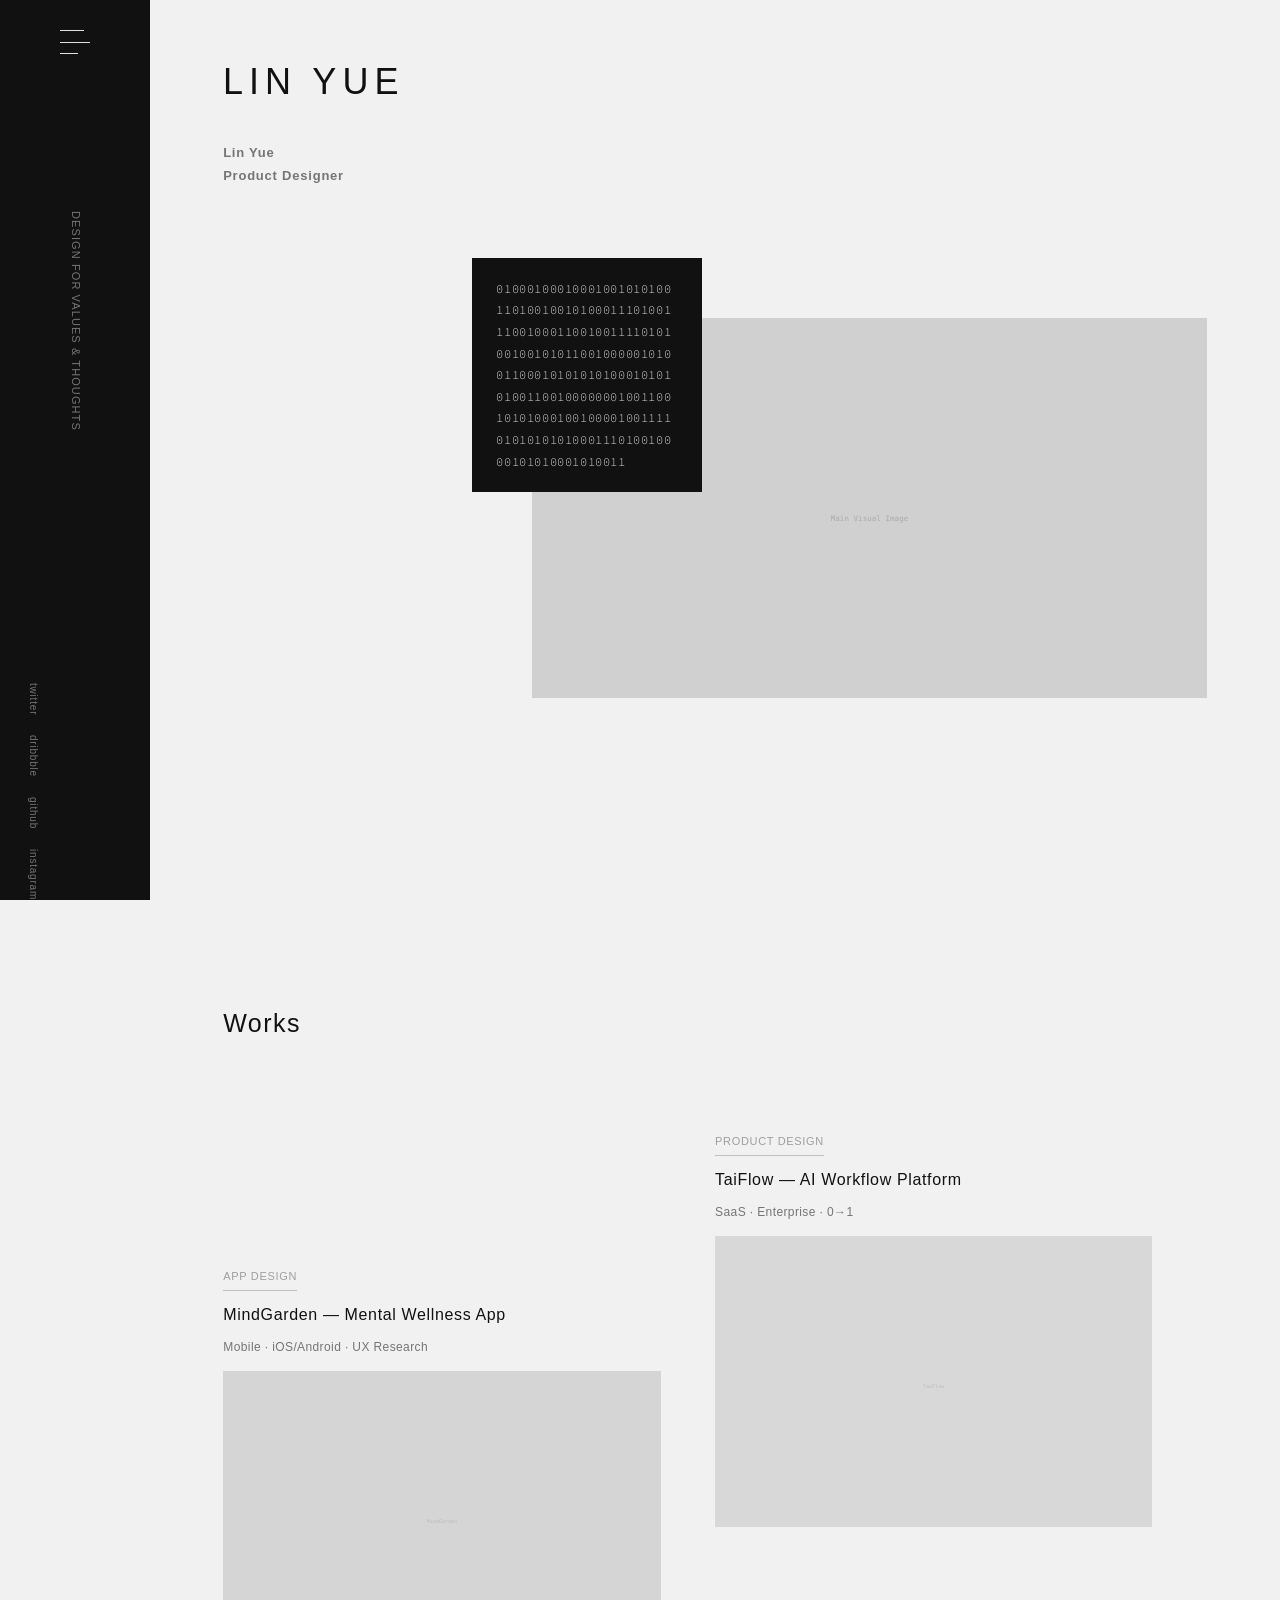
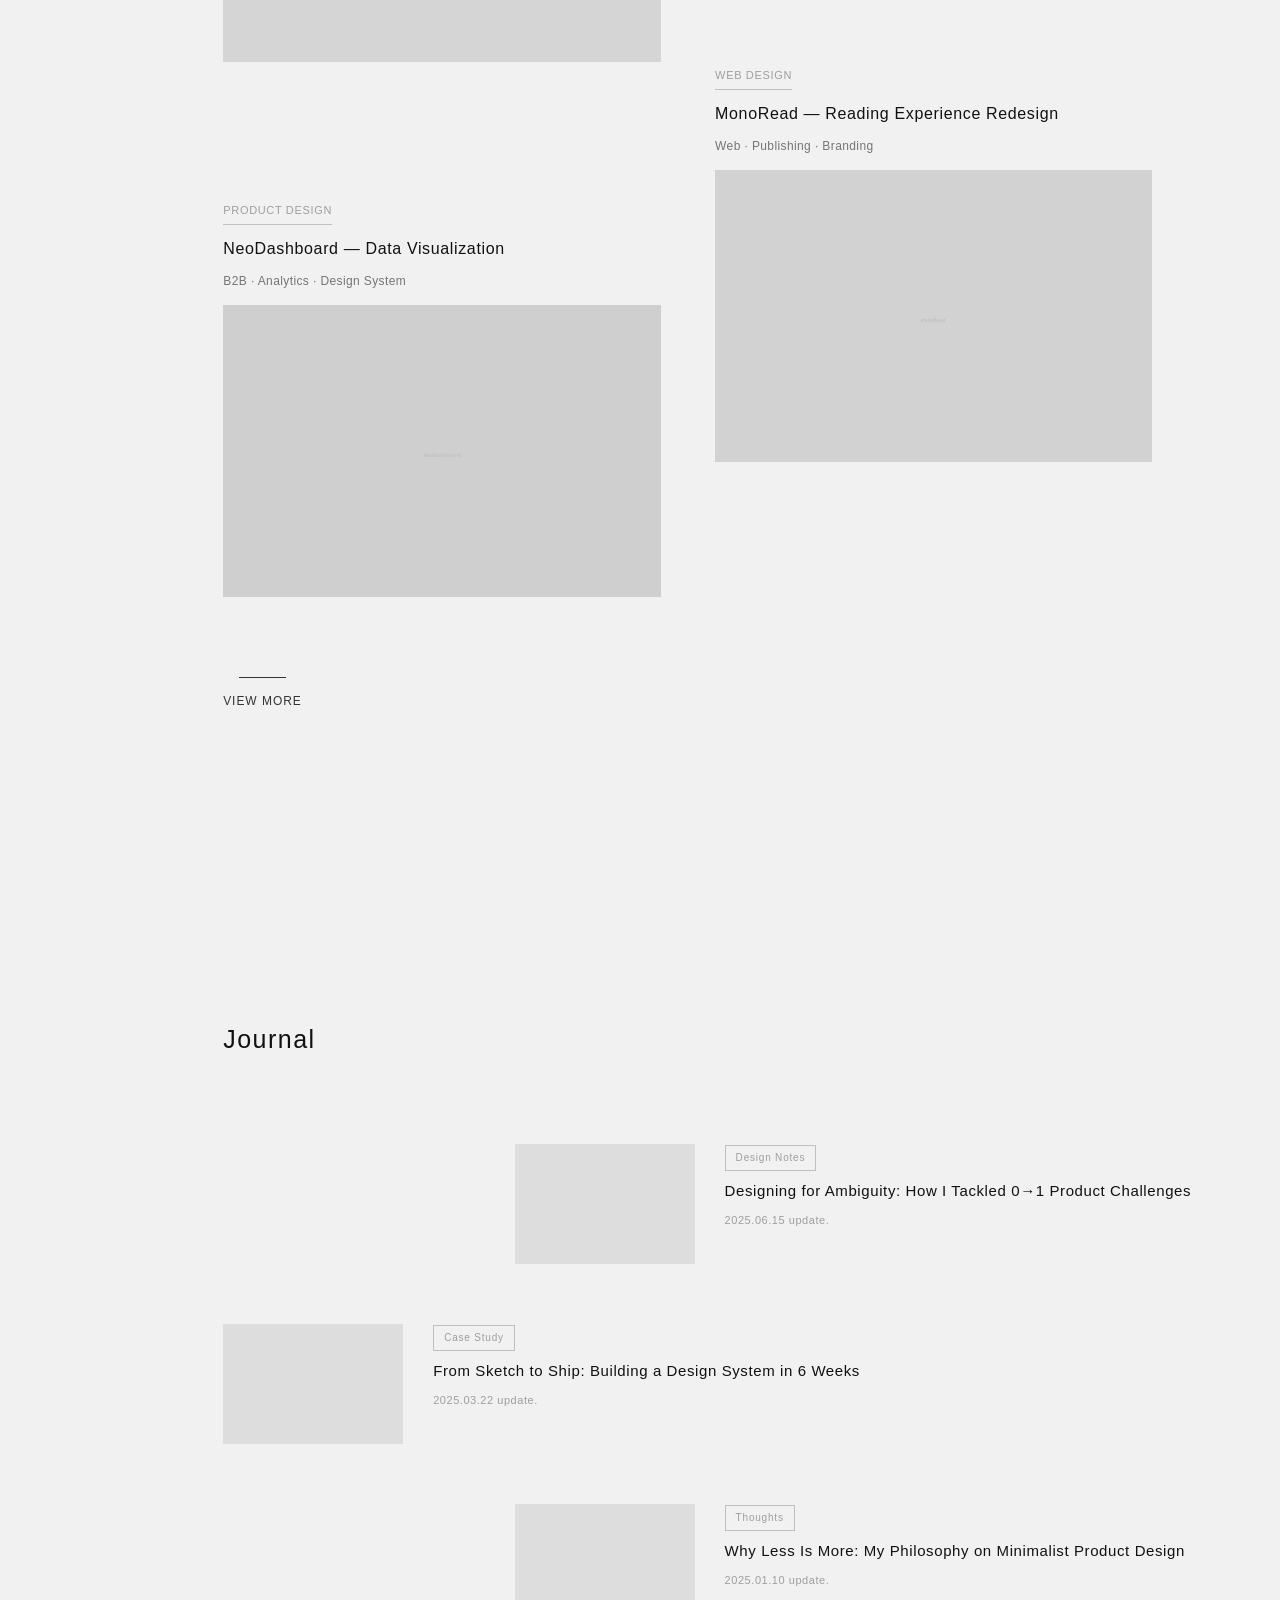
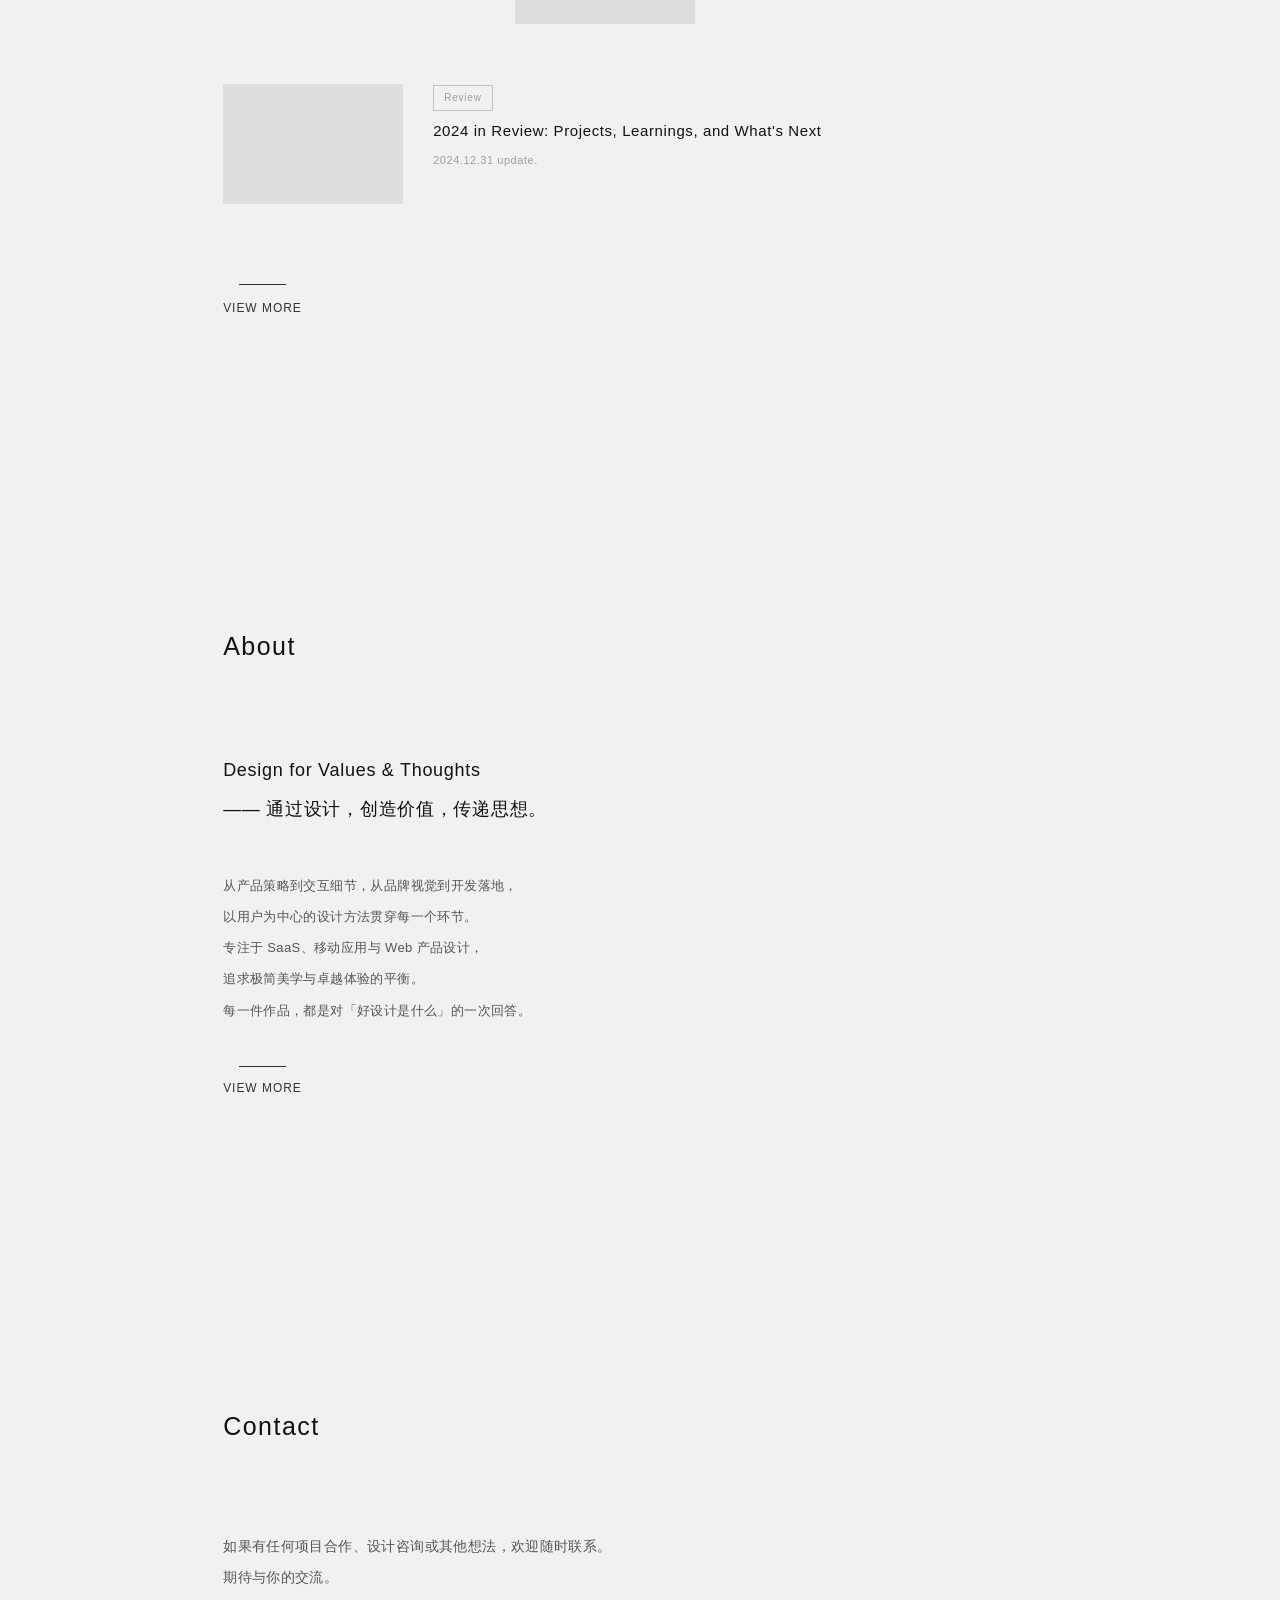
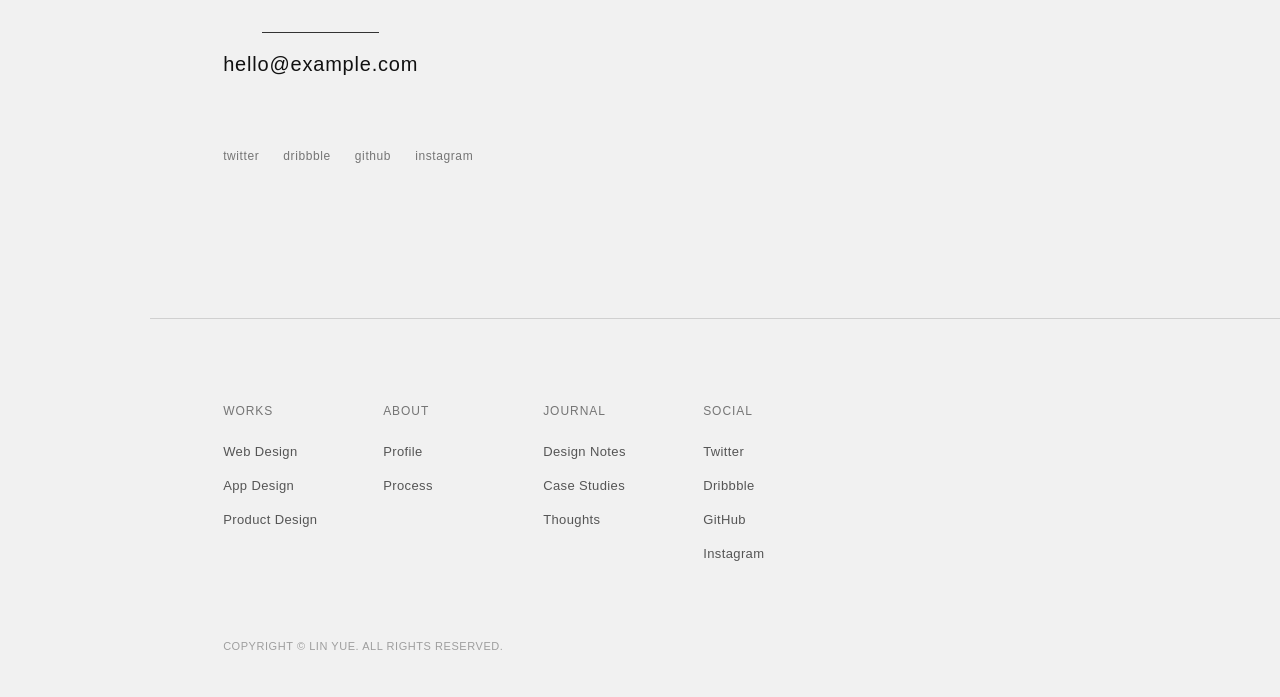
==== index-self-contained.html @ bcf2a026 "初始提交: 极简主义个人作品集网站 - 参照 lyricode.me 设计风格: 纯灰度单色系、固定左侧栏、二进制码装饰 - 非对称排版: Works 错位双栏网格、Journal 左右交替布局 - " ====
<!DOCTYPE html>
<html lang="zh-CN">
<head>
<meta charset="utf-8">
<meta name="viewport" content="width=device-width,initial-scale=1">
<meta name="copyright" content="COPYRIGHT &copy; Portfolio. ALL RIGHTS RESERVED.">
<title>Lin Yue — Product Designer</title>

<meta name="description" content="Lin Yue 是专注于产品设计与Web制作的设计师，通过设计创造价值、传递思想。">
<meta property="og:locale" content="zh_CN">
<meta property="og:site_name" content="Lin Yue | Product Designer">
<meta property="og:type" content="website">
<meta property="og:title" content="Lin Yue | Product Designer">
<meta property="og:description" content="通过设计创造价值、传递思想。专注产品设计与Web制作。">
<meta property="og:url" content="https://example.com">
<meta name="twitter:card" content="summary">
<meta name="twitter:title" content="Lin Yue | Product Designer">
<meta name="twitter:description" content="通过设计创造价值、传递思想。">

<link rel="preconnect" href="https://fonts.googleapis.com">
<link rel="preconnect" href="https://fonts.gstatic.com" crossorigin>
<link href="https://fonts.googleapis.com/css2?family=Source+Code+Pro&display=swap" rel="stylesheet">
<link rel="shortcut icon" href="data:image/svg+xml,<svg xmlns='http://www.w3.org/2000/svg' viewBox='0 0 32 32'><text y='28' font-size='28'>◆</text></svg>">

<style>
/* ========== Layout & Global Styles ========== */
* {
  margin: 0;
  padding: 0;
  box-sizing: border-box;
}

html {
  font-size: 100%;
  scroll-behavior: auto;
}

body {
  font-family: 'Helvetica Neue', 'Hiragino Kaku Gothic ProN', 'YuGothic', 'Meiryo', -apple-system, sans-serif;
  font-size: 13px;
  font-weight: 300;
  line-height: 2;
  letter-spacing: 0.03em;
  color: #333;
  background: #f1f1f1;
  -webkit-font-smoothing: antialiased;
  -moz-osx-font-smoothing: grayscale;
  min-width: 1200px;
  overflow-x: hidden;
}

a { color: #333; text-decoration: none; transition: opacity 0.3s ease; }
a:hover { opacity: 0.7; }
img { max-width: 100%; height: auto; vertical-align: bottom; }
ul, ol { list-style: none; }

/* Header / Sidebar */
#header {
  position: fixed; top: 0; left: 0; width: 150px; height: 100vh;
  background: #111; color: #e0e0e0; z-index: 1000;
  display: flex; flex-direction: column; justify-content: space-between;
}
#header .wrapper {
  height: 100%; display: flex; flex-direction: column;
  justify-content: space-between; padding: 30px 0;
}
#header .nav_side {
  display: flex; flex-direction: column; align-items: center;
  height: 100%; justify-content: space-between;
}

/* Hamburger Button */
#btn_nav {
  background: none; border: none; cursor: pointer;
  width: 30px; height: 24px; position: relative;
  display: flex; flex-direction: column; justify-content: space-between;
  padding: 0; outline: none;
}
#btn_nav .bar {
  display: block; width: 100%; height: 1px; background: #e0e0e0;
  transition: all 0.3s ease 0.3s;
}
#btn_nav .bar:nth-child(1) { width: 80%; }
#btn_nav .bar:nth-child(2) { width: 100%; }
#btn_nav .bar:nth-child(3) { width: 60%; }
#btn_nav.active .bar:nth-child(1) { transform: translateY(11px) rotate(45deg); width: 100%; }
#btn_nav.active .bar:nth-child(2) { opacity: 0; }
#btn_nav.active .bar:nth-child(3) { transform: translateY(-12px) rotate(-45deg); width: 100%; }

/* Concept Text */
#concept_top {
  writing-mode: vertical-lr; text-orientation: mixed;
  letter-spacing: 0.1em; font-size: 11px;
  color: #757575; line-height: 1.8; transition: opacity 0.5s ease;
}
#concept_top.hide { opacity: 0; }

/* Page Top Button */
#pagetop {
  background: none; border: none; cursor: pointer;
  writing-mode: vertical-lr; text-orientation: mixed;
  color: #757575; font-size: 11px; letter-spacing: 0.1em;
  padding: 0; font-family: inherit; opacity: 0;
  transition: opacity 0.5s ease; pointer-events: auto; outline: none;
}
#pagetop.show { opacity: 0.6; }
#pagetop:hover { opacity: 1; }

/* SNS Nav in Sidebar */
#snsnav {
  writing-mode: vertical-lr; text-orientation: mixed; padding: 0 20px;
}
#snsnav ul { display: flex; gap: 20px; }
#snsnav ul li a { color: #757575; font-size: 10px; letter-spacing: 0.08em; text-transform: lowercase; }
#snsnav ul li a:hover { color: #e0e0e0; opacity: 1; }

/* Fullscreen Modal Nav */
.nav_modal {
  position: fixed; top: 0; left: 0; width: 100%; height: 100vh;
  background: #111; z-index: 999; display: flex; align-items: center;
  opacity: 0; pointer-events: none; transition: opacity 0.5s ease;
}
.nav_modal.open { opacity: 1; pointer-events: auto; }
.nav_modal .wrapper {
  width: 75%; max-width: 900px; margin: 0 auto;
  padding: 60px; display: flex; justify-content: space-between;
}
.nav_modal .gnav > ul > li { margin-bottom: 40px; }
.nav_modal .gnav > ul > li > a {
  display: inline-block; color: #e0e0e0; font-size: 28px;
  font-weight: 300; letter-spacing: 0.06em;
}
.nav_modal .gnav > ul > li > a:hover { opacity: 0.5; }
.nav_modal .nav_child { display: flex; gap: 20px; margin-top: 12px; }
.nav_modal .nav_child li a { color: #757575; font-size: 13px; letter-spacing: 0.03em; }
.nav_modal .nav_child li a:hover { color: #e0e0e0; opacity: 1; }
.nav_modal .snsnav ul { display: flex; gap: 16px; }
.nav_modal .snsnav ul li a { color: #757575; font-size: 12px; letter-spacing: 0.05em; }
.nav_modal .snsnav ul li a:hover { color: #e0e0e0; opacity: 1; }

/* Main Container */
#container { margin-left: 150px; padding: 0 5.714%; }

/* Footer */
#footer {
  margin-left: 150px; padding: 80px 5.714% 40px;
  border-top: 1px solid #d0d0d0;
}
#footer .nav_footer { display: flex; flex-wrap: wrap; gap: 40px; margin-bottom: 60px; }
#footer .nav_footer > div { min-width: 120px; }
#footer .nav_footer h4 {
  font-size: 12px; font-weight: 400; letter-spacing: 0.08em;
  color: #757575; margin-bottom: 16px; text-transform: uppercase;
}
#footer .nav_footer ul li { margin-bottom: 8px; }
#footer .nav_footer ul li a { font-size: 13px; color: #555; }
#footer .nav_footer ul li a:hover { color: #111; opacity: 1; }
#footer .copyright { font-size: 11px; color: #9e9e9e; letter-spacing: 0.05em; }

/* ========== Contents / Sections ========== */
.section { padding: 150px 0; }
.section:first-child { padding-top: 80px; }
.section-title {
  font-size: 25px; font-weight: 300; letter-spacing: 0.06em;
  color: #111; margin-bottom: 80px;
}

/* Logo Top */
.logo-top { padding-top: 60px; padding-bottom: 30px; }
.logo-top .logo { text-align: left; }
.logo-top .logo img { width: 268px; height: auto; opacity: 0; animation: logoFadeIn 0.5s ease forwards; }
@keyframes logoFadeIn { to { opacity: 1; } }
.logo-top .logo .name { margin-top: 16px; font-size: 13px; color: #757575; line-height: 1.8; letter-spacing: 0.06em; }

/* Main Visual */
.mv {
  position: relative; width: 68.57%; margin-left: auto; margin-right: 0;
  min-height: 480px; display: flex; align-items: flex-end;
  padding-bottom: 0; padding-top: 0; margin-bottom: 150px;
}
.mv .photo { width: 100%; position: relative; z-index: 1; }
.mv .photo img {
  width: 100%; display: block; object-fit: cover;
  aspect-ratio: 16 / 9; background: #d0d0d0;
}
.mv .code {
  position: absolute; top: 40px; left: -60px; background: #111;
  color: #e0e0e0; padding: 20px 24px;
  font-family: 'Source Code Pro', 'SF Mono', 'Menlo', monospace;
  font-size: 12px; line-height: 1.8; letter-spacing: 0.05em;
  z-index: 2; max-width: 230px; word-break: break-all;
}

/* Works Section */
.works .entry-list {
  display: flex; flex-wrap: wrap; flex-direction: row-reverse;
  gap: 0; margin-left: 0; width: 100%;
}
.works .entry { width: 44.44%; margin-right: 5.55%; }
.works .entry:nth-child(even) { margin-top: 135px; }
.works .entry .photo { overflow: hidden; }
.works .entry .photo img {
  width: 100%; display: block; transition: opacity 0.4s ease;
  aspect-ratio: 3 / 2; background: #d0d0d0; object-fit: cover;
}
.works .entry a:hover .photo img { opacity: 0.7; }
.works .info { margin-bottom: 12px; }
.works .category {
  font-size: 11px; color: #9e9e9e; letter-spacing: 0.06em;
  text-transform: uppercase; margin-bottom: 8px;
  position: relative; display: inline-block; padding-bottom: 4px;
}
.works .category:after {
  content: ''; position: absolute; bottom: 0; left: 0;
  width: 100%; height: 1px; background: #c0c0c0;
}
.works .heading .title {
  font-size: 16px; font-weight: 400; letter-spacing: 0.04em;
  color: #111; margin-bottom: 4px;
}
.works .heading .type { font-size: 12px; color: #757575; }

/* Journal Section */
.journal .entry { width: 70.37%; margin-bottom: 60px; }
.journal .entry:nth-child(odd) { margin-left: 29.63%; }
.journal .entry .entry-inner { display: flex; align-items: flex-start; gap: 30px; }
.journal .entry .entry-inner .photo {
  flex-shrink: 0; width: 180px; height: 120px; overflow: hidden;
}
.journal .entry .entry-inner .photo img {
  width: 100%; height: 100%; object-fit: cover; display: block;
  background: #d0d0d0; transition: opacity 0.4s ease;
}
.journal .entry a:hover .photo img { opacity: 0.7; }
.journal .entry .entry-info { flex: 1; }
.journal .entry .tag {
  display: inline-block; font-size: 10px; color: #9e9e9e;
  letter-spacing: 0.08em; border: 1px solid #c0c0c0;
  padding: 2px 10px; margin-bottom: 8px;
}
.journal .entry .title {
  font-size: 15px; font-weight: 400; letter-spacing: 0.04em;
  color: #111; margin-bottom: 6px; line-height: 1.6;
}
.journal .entry .date { font-size: 11px; color: #9e9e9e; letter-spacing: 0.05em; }

/* About Section */
.about .about-inner { width: 69.35%; }
.about .concept {
  font-size: 18px; font-weight: 300; line-height: 2.2;
  letter-spacing: 0.04em; color: #111; margin-bottom: 40px;
}
.about .desc {
  font-size: 13px; line-height: 2.4; color: #555; margin-bottom: 40px;
}
.about .more {
  display: inline-block; font-size: 12px; letter-spacing: 0.08em;
  color: #333; position: relative; padding-top: 10px;
}
.about .more:before {
  content: ''; position: absolute; top: 0; left: 20%; width: 60%;
  height: 1px; background: #333;
  transition: left 0.3s ease-out, width 0.3s ease-out;
}
.about .more:hover:before { left: 0; width: 100%; }

/* VIEW MORE Button */
.view-more { margin-top: 80px; }
.view-more a {
  display: inline-block; font-size: 12px; letter-spacing: 0.08em;
  color: #333; position: relative; padding-top: 12px;
}
.view-more a:before {
  content: ''; position: absolute; top: 0; left: 20%; width: 60%;
  height: 1px; background: #333;
  transition: left 0.3s ease-out, width 0.3s ease-out;
}
.view-more a:hover:before { left: 0; width: 100%; }

/* Contact Section */
.contact .contact-inner { width: 69.35%; }
.contact .intro { font-size: 14px; line-height: 2.2; color: #555; margin-bottom: 40px; }
.contact .email-link {
  display: inline-block; font-size: 20px; font-weight: 300;
  letter-spacing: 0.04em; color: #111; position: relative;
  padding-top: 12px; margin-bottom: 40px;
}
.contact .email-link:before {
  content: ''; position: absolute; top: 0; left: 20%; width: 60%;
  height: 1px; background: #333;
  transition: left 0.3s ease-out, width 0.3s ease-out;
}
.contact .email-link:hover:before { left: 0; width: 100%; }
.contact .social-links { display: flex; gap: 24px; margin-top: 20px; }
.contact .social-links a {
  font-size: 12px; color: #757575; letter-spacing: 0.05em; text-transform: lowercase;
}
.contact .social-links a:hover { color: #111; opacity: 1; }

/* Scroll-reveal animation */
.reveal { opacity: 0; transform: translateY(30px); transition: opacity 0.8s ease, transform 0.8s ease; }
.reveal.visible { opacity: 1; transform: translateY(0); }

/* Responsive */
@media screen and (max-width: 768px) {
  body { min-width: auto; }
  #header { width: 50px; }
  #header .wrapper { padding: 20px 0; }
  #btn_nav { width: 20px; height: 16px; }
  #snsnav { padding: 0 5px; }
  #snsnav ul li a { font-size: 8px; }
  #concept_top { font-size: 8px; }
  #pagetop { font-size: 8px; }
  #container { margin-left: 50px; padding: 0 20px; overflow-x: hidden; }
  #footer { margin-left: 50px; padding: 40px 20px 30px; }
  .nav_modal .wrapper { width: 90%; padding: 40px 20px; flex-direction: column; gap: 40px; }
  .nav_modal .gnav > ul > li > a { font-size: 22px; }
  .section { padding: 80px 0; }
  .section:first-child { padding-top: 40px; }
  .section-title { font-size: 20px; margin-bottom: 40px; }
  .mv { width: 100%; margin-left: 0; min-height: auto; margin-bottom: 80px; }
  .mv .code { top: 20px; left: -20px; font-size: 10px; padding: 10px 14px; max-width: 150px; }
  .works .entry-list { flex-direction: column; }
  .works .entry { width: 100%; margin-right: 0; margin-bottom: 40px; }
  .works .entry:nth-child(even) { margin-top: 0; }
  .journal .entry { width: 100%; }
  .journal .entry:nth-child(odd) { margin-left: 0; }
  .journal .entry .entry-inner { flex-direction: column; gap: 16px; }
  .journal .entry .entry-inner .photo { width: 100%; height: auto; aspect-ratio: 3 / 2; }
  .about .about-inner, .contact .contact-inner { width: 100%; }
  .about .concept { font-size: 15px; }
  .logo-top .logo img { width: 180px; }
}
</style>
</head>
<body>

<div id="contents" class="top">
  <header id="header">
    <div class="wrapper">
      <div class="nav_side">
        <button id="btn_nav">
          <span class="bar"></span>
          <span class="bar"></span>
          <span class="bar"></span>
        </button>

        <div id="concept_top">
          <p>DESIGN FOR VALUES &amp; THOUGHTS</p>
        </div>

        <button id="pagetop">PAGE TOP</button>
      </div>
    </div>

    <div id="snsnav">
      <ul>
        <li><a href="#" target="_blank">twitter</a></li>
        <li><a href="#" target="_blank">dribbble</a></li>
        <li><a href="#" target="_blank">github</a></li>
        <li><a href="#" target="_blank">instagram</a></li>
      </ul>
    </div>

    <div class="nav_modal">
      <div class="wrapper">
        <nav class="gnav">
          <ul>
            <li><a href="#">Top</a></li>
            <li>
              <a href="#works">Works</a>
              <ul class="nav_child">
                <li><a href="#">Web Design</a></li>
                <li><a href="#">App Design</a></li>
                <li><a href="#">Product Design</a></li>
              </ul>
            </li>
            <li>
              <a href="#about">About</a>
              <ul class="nav_child">
                <li><a href="#">Profile</a></li>
                <li><a href="#">Process</a></li>
              </ul>
            </li>
            <li>
              <a href="#journal">Journal</a>
              <ul class="nav_child">
                <li><a href="#">Design Notes</a></li>
                <li><a href="#">Case Studies</a></li>
                <li><a href="#">Thoughts</a></li>
              </ul>
            </li>
            <li><a href="#contact">Contact</a></li>
          </ul>
        </nav>
        <div class="snsnav">
          <ul>
            <li><a href="#" target="_blank">twitter</a></li>
            <li><a href="#" target="_blank">dribbble</a></li>
            <li><a href="#" target="_blank">github</a></li>
            <li><a href="#" target="_blank">instagram</a></li>
          </ul>
        </div>
      </div>
    </div>
  </header>

  <div id="container">
    <!-- Logo -->
    <div class="logo-top">
      <h1 class="logo">
        <svg width="268" height="48" viewBox="0 0 268 48" xmlns="http://www.w3.org/2000/svg">
          <text x="0" y="34" font-family="'Helvetica Neue', sans-serif" font-size="36" font-weight="300" letter-spacing="6" fill="#111">LIN YUE</text>
        </svg>
        <p class="name en">Lin Yue<br>Product Designer</p>
      </h1>
    </div>

    <!-- Main Visual -->
    <section class="mv">
      <div class="photo">
        <img src="data:image/svg+xml,%3Csvg xmlns='http://www.w3.org/2000/svg' viewBox='0 0 1600 900'%3E%3Crect fill='%23d0d0d0' width='1600' height='900'/%3E%3Ctext x='800' y='480' font-family='monospace' font-size='18' fill='%23aaa' text-anchor='middle'%3EMain Visual Image%3C/text%3E%3C/svg%3E" alt="Main Visual" width="1600" height="900">
      </div>
      <div class="code">
        01000100010001001<wbr>0101001101001001<wbr>0100011101001110<wbr>
        0100011001001111<wbr>01010010<wbr>
        0101011001000001<wbr>0100110001010101<wbr>0100010101010011<wbr>
        0010000000100110<wbr>0101010001001000<wbr>0100111101010101<wbr>
        0100011101001000<wbr>0101010001010011
      </div>
    </section>

    <!-- Works -->
    <section class="section works reveal" id="works">
      <h2 class="section-title">Works</h2>
      <div class="entry-list">
        <article class="entry">
          <a href="#">
            <div class="info">
              <p class="category">Product Design</p>
              <div class="heading">
                <h3 class="title">TaiFlow — AI Workflow Platform</h3>
                <p class="type">SaaS · Enterprise · 0→1</p>
              </div>
            </div>
            <div class="photo">
              <img src="data:image/svg+xml,%3Csvg xmlns='http://www.w3.org/2000/svg' viewBox='0 0 1380 920'%3E%3Crect fill='%23d8d8d8' width='1380' height='920'/%3E%3Ctext x='690' y='480' font-family='monospace' font-size='16' fill='%23bbb' text-anchor='middle'%3ETaiFlow%3C/text%3E%3C/svg%3E" alt="TaiFlow" width="1380" height="920">
            </div>
          </a>
        </article>

        <article class="entry">
          <a href="#">
            <div class="info">
              <p class="category">App Design</p>
              <div class="heading">
                <h3 class="title">MindGarden — Mental Wellness App</h3>
                <p class="type">Mobile · iOS/Android · UX Research</p>
              </div>
            </div>
            <div class="photo">
              <img src="data:image/svg+xml,%3Csvg xmlns='http://www.w3.org/2000/svg' viewBox='0 0 1380 920'%3E%3Crect fill='%23d5d5d5' width='1380' height='920'/%3E%3Ctext x='690' y='480' font-family='monospace' font-size='16' fill='%23bbb' text-anchor='middle'%3EMindGarden%3C/text%3E%3C/svg%3E" alt="MindGarden" width="1380" height="920">
            </div>
          </a>
        </article>

        <article class="entry">
          <a href="#">
            <div class="info">
              <p class="category">Web Design</p>
              <div class="heading">
                <h3 class="title">MonoRead — Reading Experience Redesign</h3>
                <p class="type">Web · Publishing · Branding</p>
              </div>
            </div>
            <div class="photo">
              <img src="data:image/svg+xml,%3Csvg xmlns='http://www.w3.org/2000/svg' viewBox='0 0 1380 920'%3E%3Crect fill='%23d2d2d2' width='1380' height='920'/%3E%3Ctext x='690' y='480' font-family='monospace' font-size='16' fill='%23bbb' text-anchor='middle'%3EMonoRead%3C/text%3E%3C/svg%3E" alt="MonoRead" width="1380" height="920">
            </div>
          </a>
        </article>

        <article class="entry">
          <a href="#">
            <div class="info">
              <p class="category">Product Design</p>
              <div class="heading">
                <h3 class="title">NeoDashboard — Data Visualization</h3>
                <p class="type">B2B · Analytics · Design System</p>
              </div>
            </div>
            <div class="photo">
              <img src="data:image/svg+xml,%3Csvg xmlns='http://www.w3.org/2000/svg' viewBox='0 0 1380 920'%3E%3Crect fill='%23cfcfcf' width='1380' height='920'/%3E%3Ctext x='690' y='480' font-family='monospace' font-size='16' fill='%23bbb' text-anchor='middle'%3ENeoDashboard%3C/text%3E%3C/svg%3E" alt="NeoDashboard" width="1380" height="920">
            </div>
          </a>
        </article>
      </div>
      <div class="view-more">
        <a href="#">VIEW MORE</a>
      </div>
    </section>

    <!-- Journal -->
    <section class="section journal reveal" id="journal">
      <h2 class="section-title">Journal</h2>
      <div class="entry-list">
        <article class="entry">
          <a href="#">
            <div class="entry-inner">
              <div class="photo">
                <img src="data:image/svg+xml,%3Csvg xmlns='http://www.w3.org/2000/svg' viewBox='0 0 1200 600'%3E%3Crect fill='%23ddd' width='1200' height='600'/%3E%3C/svg%3E" alt="" width="1200" height="600">
              </div>
              <div class="entry-info">
                <span class="tag">Design Notes</span>
                <h3 class="title">Designing for Ambiguity: How I Tackled 0→1 Product Challenges</h3>
                <p class="date">2025.06.15 update.</p>
              </div>
            </div>
          </a>
        </article>

        <article class="entry">
          <a href="#">
            <div class="entry-inner">
              <div class="photo">
                <img src="data:image/svg+xml,%3Csvg xmlns='http://www.w3.org/2000/svg' viewBox='0 0 1200 600'%3E%3Crect fill='%23ddd' width='1200' height='600'/%3E%3C/svg%3E" alt="" width="1200" height="600">
              </div>
              <div class="entry-info">
                <span class="tag">Case Study</span>
                <h3 class="title">From Sketch to Ship: Building a Design System in 6 Weeks</h3>
                <p class="date">2025.03.22 update.</p>
              </div>
            </div>
          </a>
        </article>

        <article class="entry">
          <a href="#">
            <div class="entry-inner">
              <div class="photo">
                <img src="data:image/svg+xml,%3Csvg xmlns='http://www.w3.org/2000/svg' viewBox='0 0 1200 600'%3E%3Crect fill='%23ddd' width='1200' height='600'/%3E%3C/svg%3E" alt="" width="1200" height="600">
              </div>
              <div class="entry-info">
                <span class="tag">Thoughts</span>
                <h3 class="title">Why Less Is More: My Philosophy on Minimalist Product Design</h3>
                <p class="date">2025.01.10 update.</p>
              </div>
            </div>
          </a>
        </article>

        <article class="entry">
          <a href="#">
            <div class="entry-inner">
              <div class="photo">
                <img src="data:image/svg+xml,%3Csvg xmlns='http://www.w3.org/2000/svg' viewBox='0 0 1200 600'%3E%3Crect fill='%23ddd' width='1200' height='600'/%3E%3C/svg%3E" alt="" width="1200" height="600">
              </div>
              <div class="entry-info">
                <span class="tag">Review</span>
                <h3 class="title">2024 in Review: Projects, Learnings, and What's Next</h3>
                <p class="date">2024.12.31 update.</p>
              </div>
            </div>
          </a>
        </article>
      </div>
      <div class="view-more">
        <a href="#">VIEW MORE</a>
      </div>
    </section>

    <!-- About -->
    <section class="section about reveal" id="about">
      <h2 class="section-title">About</h2>
      <div class="about-inner">
        <p class="concept">
          Design for Values &amp; Thoughts<br>
          —— 通过设计，创造价值，传递思想。
        </p>
        <p class="desc">
          从产品策略到交互细节，从品牌视觉到开发落地，<br>
          以用户为中心的设计方法贯穿每一个环节。<br>
          专注于 SaaS、移动应用与 Web 产品设计，<br>
          追求极简美学与卓越体验的平衡。<br>
          每一件作品，都是对「好设计是什么」的一次回答。
        </p>
        <a href="#" class="more">VIEW MORE</a>
      </div>
    </section>

    <!-- Contact -->
    <section class="section contact reveal" id="contact">
      <h2 class="section-title">Contact</h2>
      <div class="contact-inner">
        <p class="intro">
          如果有任何项目合作、设计咨询或其他想法，欢迎随时联系。<br>
          期待与你的交流。
        </p>
        <a href="mailto:hello@example.com" class="email-link">hello@example.com</a>
        <div class="social-links">
          <a href="#" target="_blank">twitter</a>
          <a href="#" target="_blank">dribbble</a>
          <a href="#" target="_blank">github</a>
          <a href="#" target="_blank">instagram</a>
        </div>
      </div>
    </section>
  </div>

  <footer id="footer">
    <div class="nav_footer">
      <div>
        <h4>Works</h4>
        <ul>
          <li><a href="#">Web Design</a></li>
          <li><a href="#">App Design</a></li>
          <li><a href="#">Product Design</a></li>
        </ul>
      </div>
      <div>
        <h4>About</h4>
        <ul>
          <li><a href="#">Profile</a></li>
          <li><a href="#">Process</a></li>
        </ul>
      </div>
      <div>
        <h4>Journal</h4>
        <ul>
          <li><a href="#">Design Notes</a></li>
          <li><a href="#">Case Studies</a></li>
          <li><a href="#">Thoughts</a></li>
        </ul>
      </div>
      <div>
        <h4>Social</h4>
        <ul>
          <li><a href="#" target="_blank">Twitter</a></li>
          <li><a href="#" target="_blank">Dribbble</a></li>
          <li><a href="#" target="_blank">GitHub</a></li>
          <li><a href="#" target="_blank">Instagram</a></li>
        </ul>
      </div>
    </div>
    <div class="copyright">
      COPYRIGHT &copy; LIN YUE. ALL RIGHTS RESERVED.
    </div>
  </footer>
</div>

<script>
/**
 * LYRICODE-style Portfolio — Interaction Scripts
 * Pure vanilla JS, no jQuery dependency
 */
(function () {
  'use strict';

  function easeOutExpo(t) {
    return t === 1 ? 1 : 1 - Math.pow(2, -10 * t);
  }

  function smoothScrollTo(target, duration) {
    var start = window.pageYOffset;
    var end = typeof target === 'number' ? target : target.getBoundingClientRect().top + window.pageYOffset;
    var distance = end - start;
    var startTime = null;

    function animation(currentTime) {
      if (!startTime) startTime = currentTime;
      var elapsed = currentTime - startTime;
      var progress = Math.min(elapsed / duration, 1);
      var eased = easeOutExpo(progress);
      window.scrollTo(0, start + distance * eased);
      if (progress < 1) {
        requestAnimationFrame(animation);
      }
    }

    requestAnimationFrame(animation);
  }

  function init() {
    var btnNav = document.getElementById('btn_nav');
    var navModal = document.querySelector('.nav_modal');
    var conceptTop = document.getElementById('concept_top');
    var pageTop = document.getElementById('pagetop');

    if (btnNav && navModal) {
      btnNav.addEventListener('click', function () {
        btnNav.classList.toggle('active');
        navModal.classList.toggle('open');
      });

      var modalLinks = navModal.querySelectorAll('a');
      modalLinks.forEach(function (link) {
        link.addEventListener('click', function () {
          btnNav.classList.remove('active');
          navModal.classList.remove('open');
        });
      });
    }

    if (pageTop) {
      pageTop.addEventListener('click', function () {
        smoothScrollTo(0, 1200);
      });
    }

    var scrollThreshold = 240;
    function onScroll() {
      var scrollY = window.pageYOffset;
      if (scrollY > scrollThreshold) {
        if (pageTop) pageTop.classList.add('show');
        if (conceptTop) conceptTop.classList.add('hide');
      } else {
        if (pageTop) pageTop.classList.remove('show');
        if (conceptTop) conceptTop.classList.remove('hide');
      }
    }

    window.addEventListener('scroll', onScroll, { passive: true });

    var anchorLinks = document.querySelectorAll('a[href^="#"]');
    anchorLinks.forEach(function (link) {
      link.addEventListener('click', function (e) {
        var href = this.getAttribute('href');
        var target = document.querySelector(href);
        if (target) {
          e.preventDefault();
          smoothScrollTo(target, 500);
        }
      });
    });

    var revealElements = document.querySelectorAll('.reveal');
    if ('IntersectionObserver' in window) {
      var revealObserver = new IntersectionObserver(function (entries) {
        entries.forEach(function (entry) {
          if (entry.isIntersecting) {
            entry.target.classList.add('visible');
            revealObserver.unobserve(entry.target);
          }
        });
      }, { threshold: 0.15, rootMargin: '0px 0px -40px 0px' });
      revealElements.forEach(function (el) { revealObserver.observe(el); });
    } else {
      revealElements.forEach(function (el) { el.classList.add('visible'); });
    }
  }

  if (document.readyState === 'loading') {
    document.addEventListener('DOMContentLoaded', init);
  } else {
    init();
  }
})();
</script>
</body>
</html>
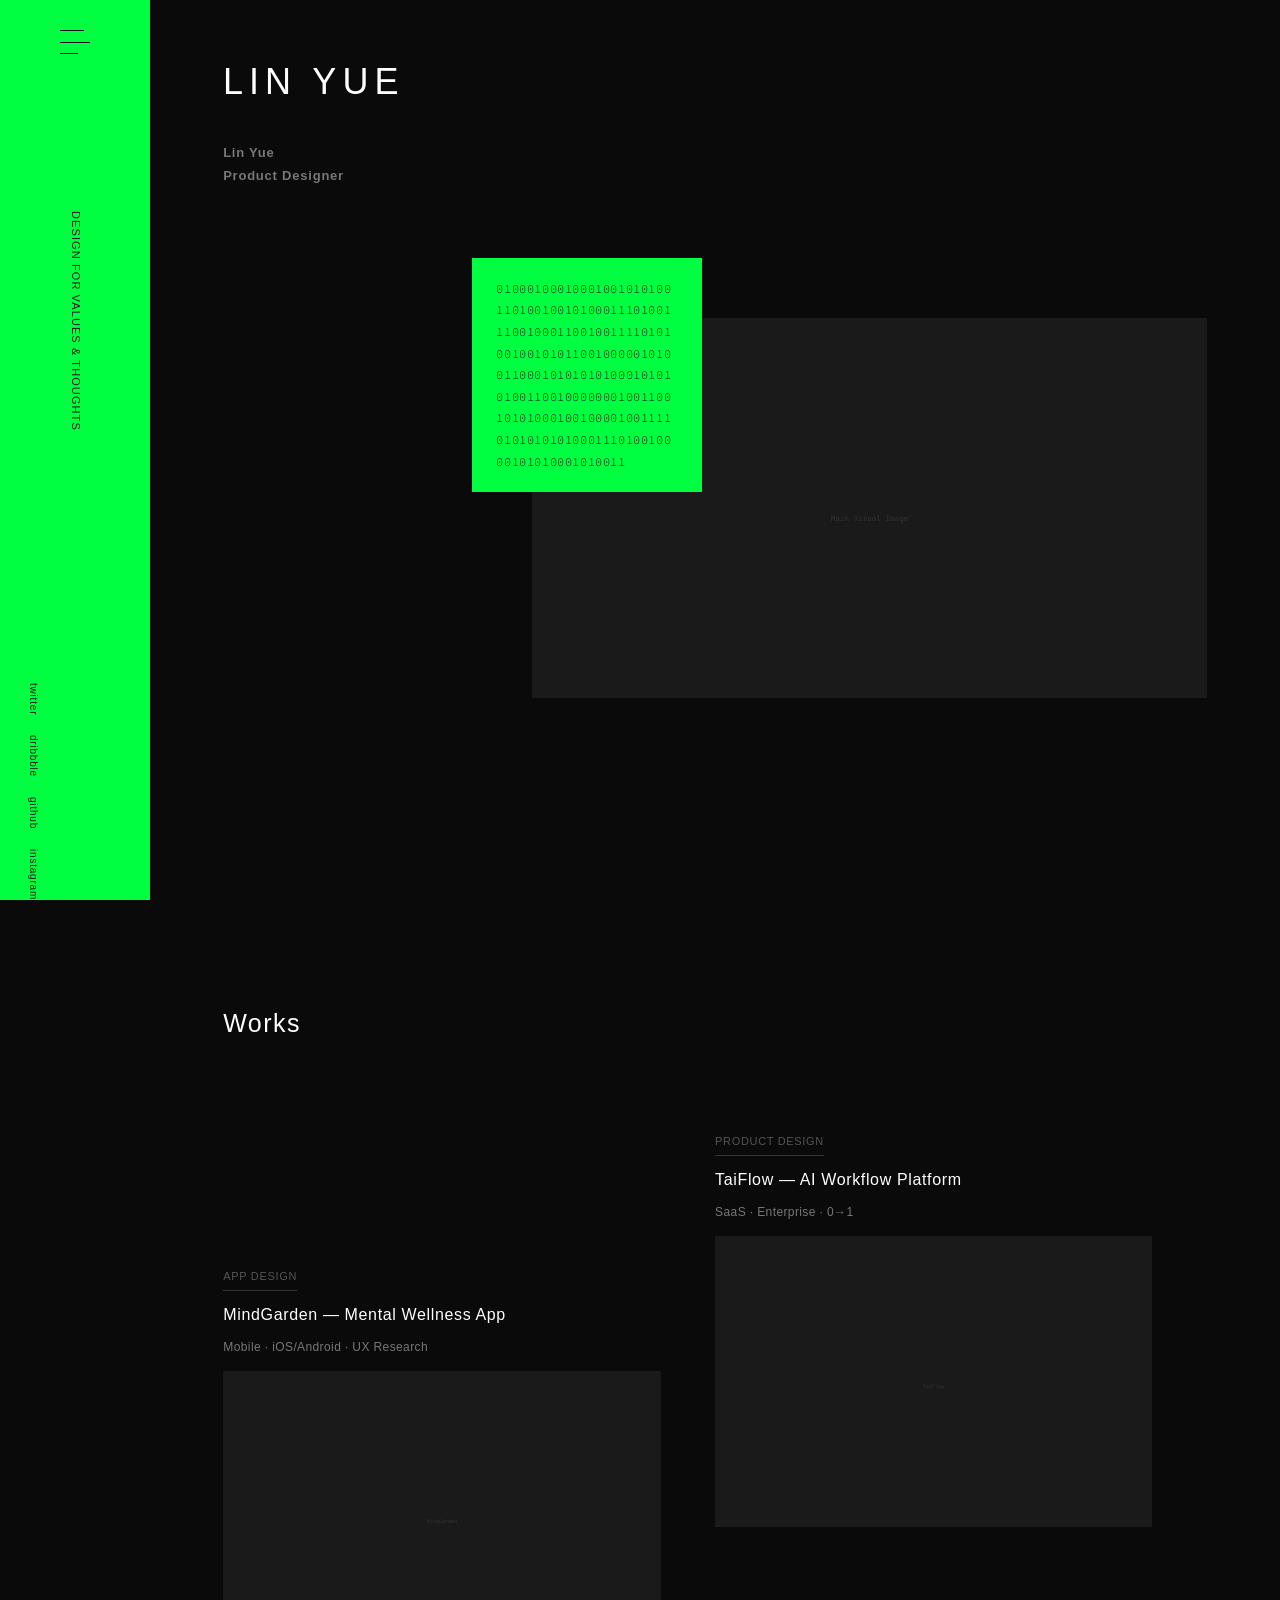
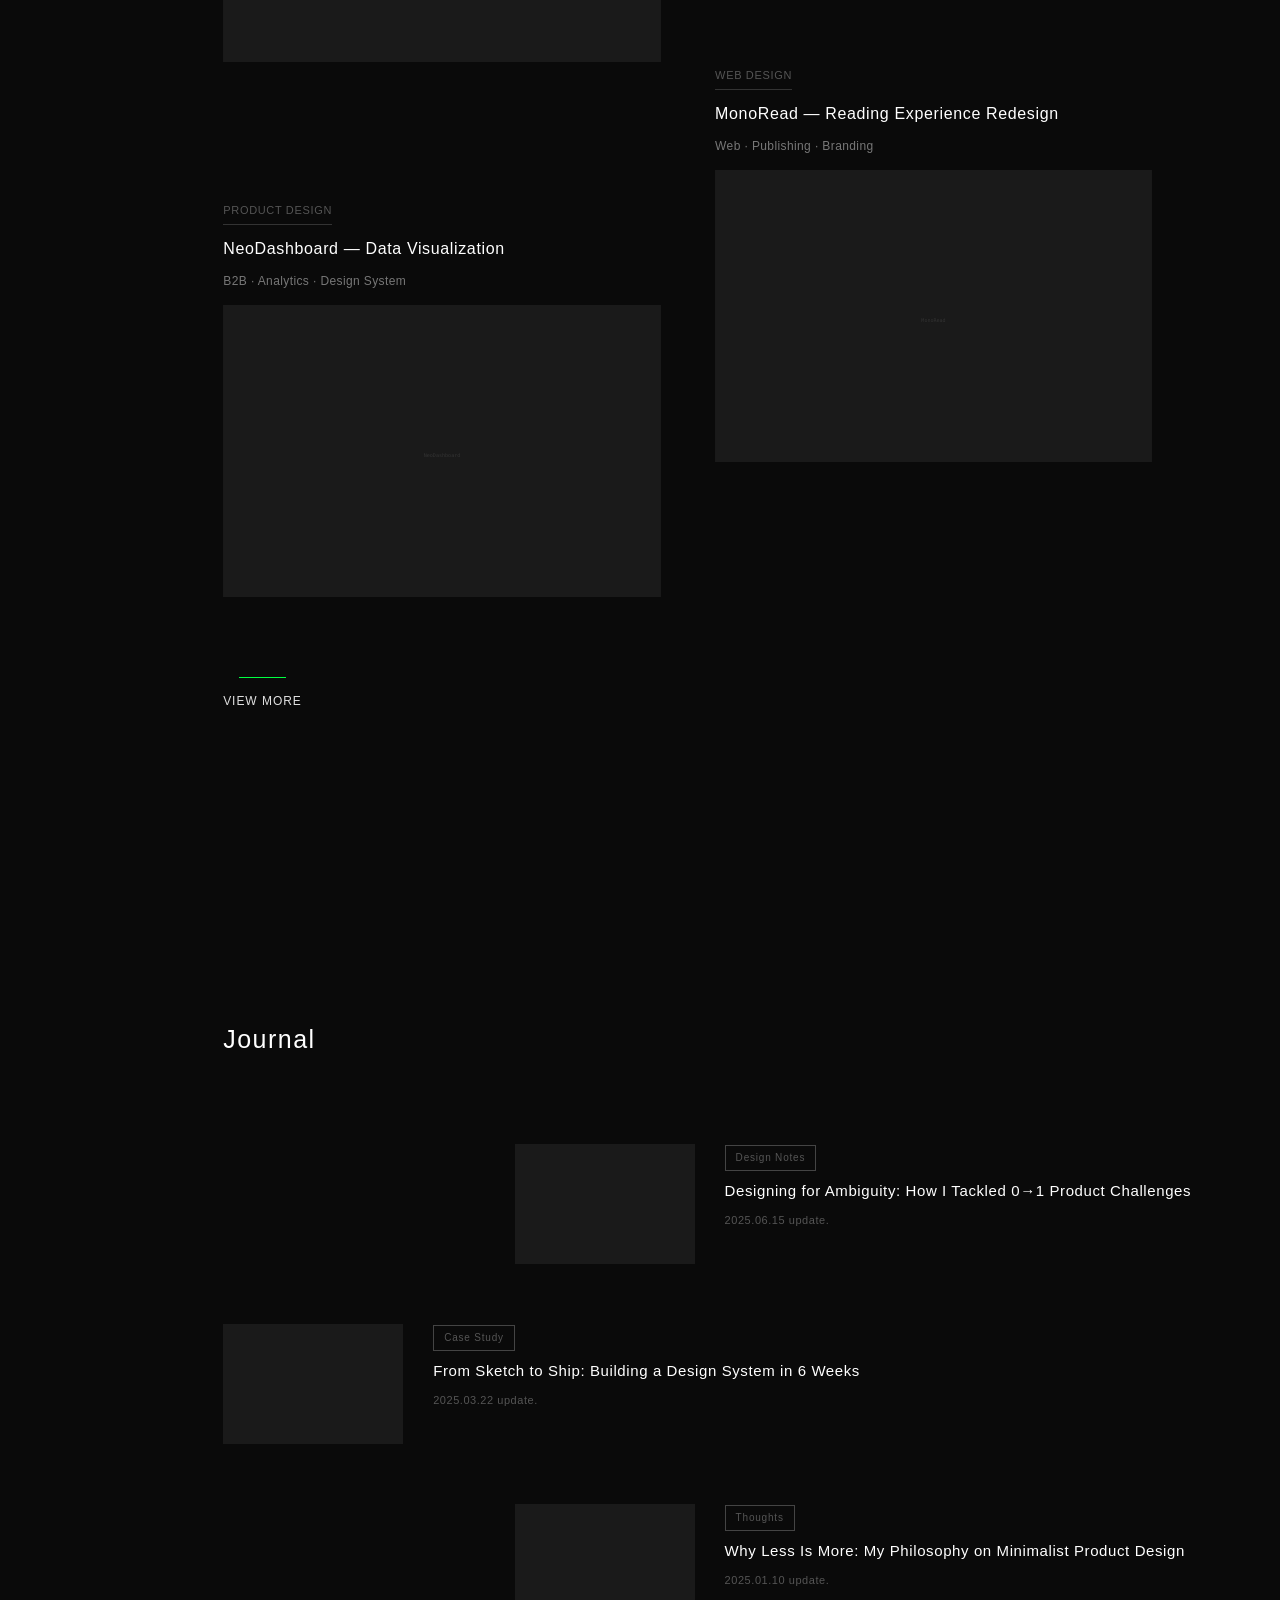
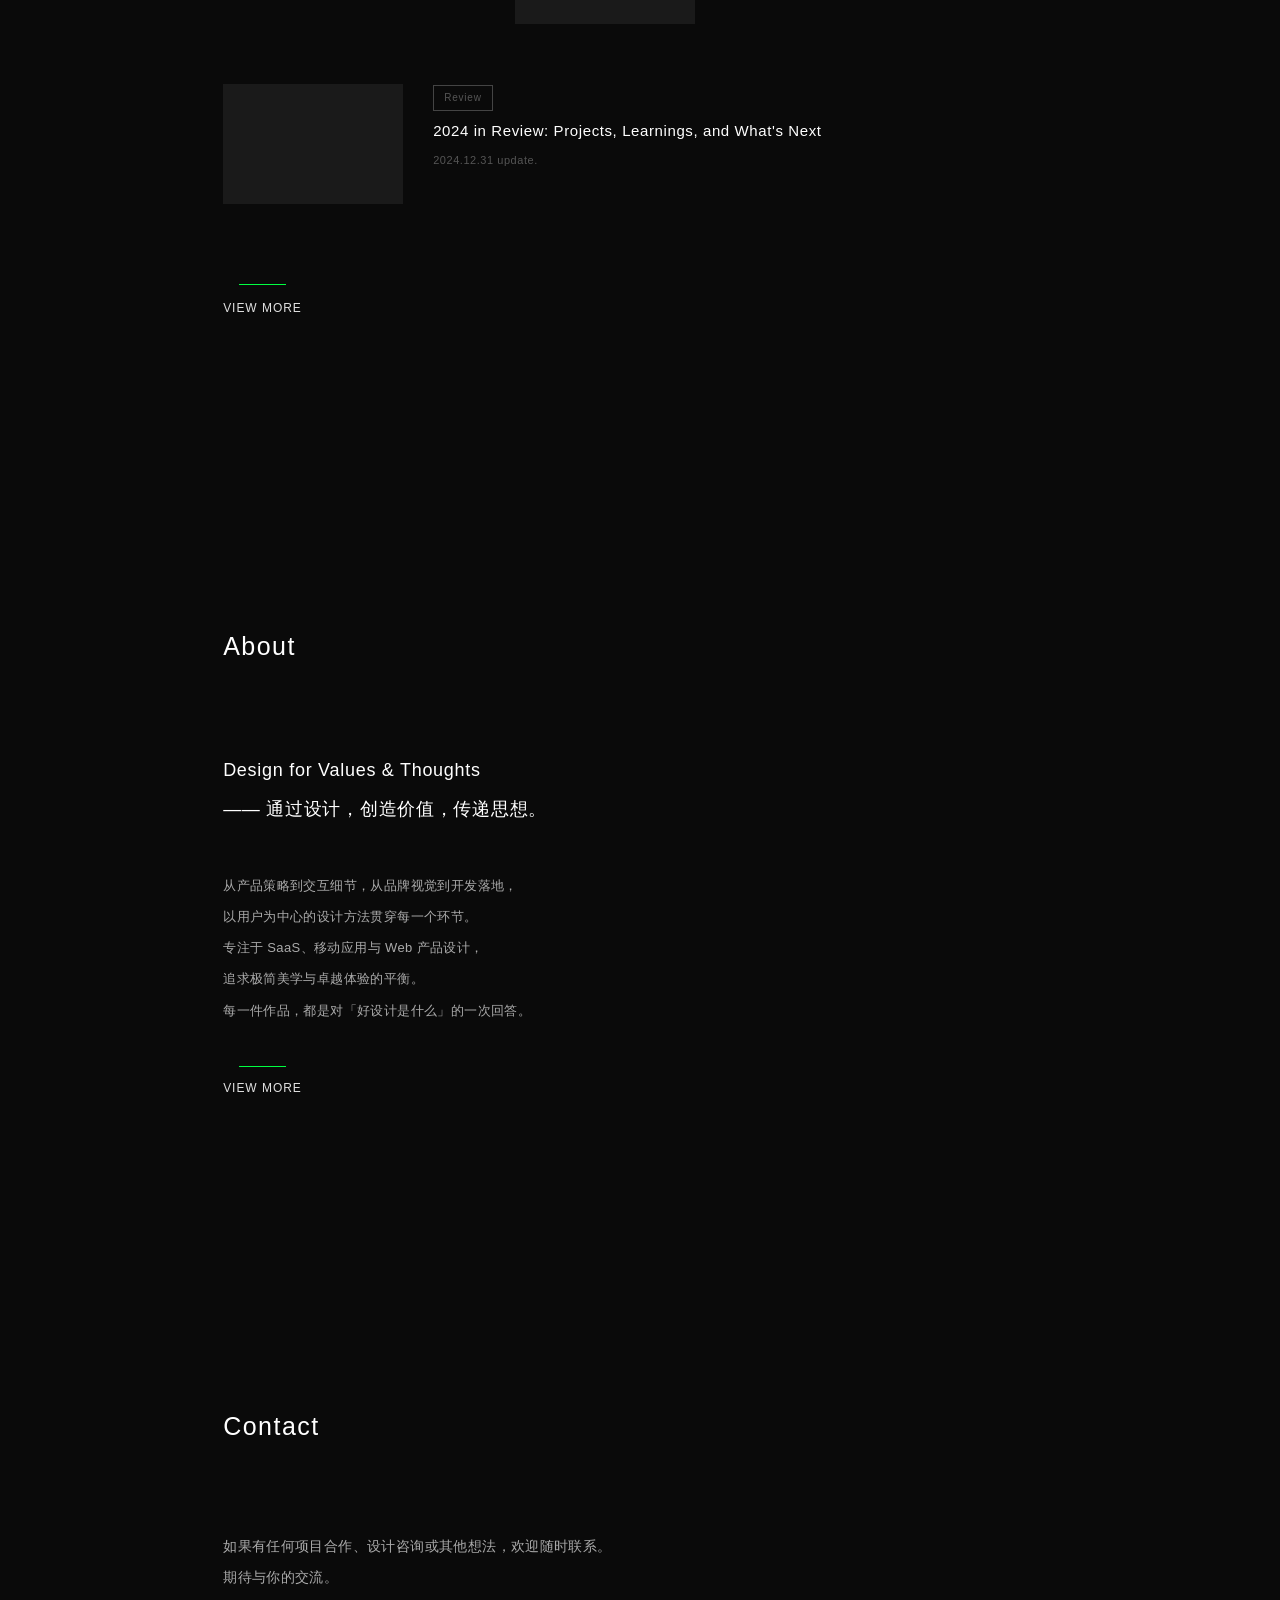
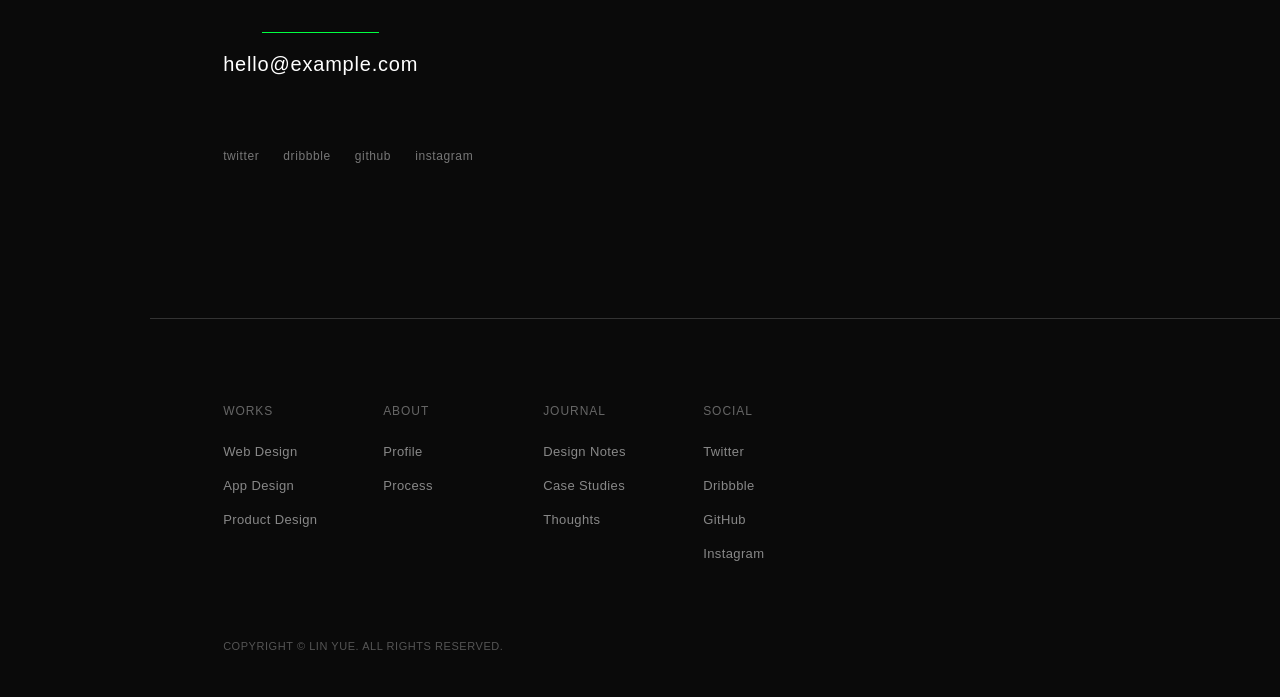
==== commit c3947287: "整体配色方案改为黑底+荧光绿主题 配色映射: - 页面背景: #f1f1f1 → #0a0a0a (暗黑) - 正文文字: #333 → #e0e0e0 (亮色) - 标题文字: #111 → #ff" ====
--- a/index-self-contained.html
+++ b/index-self-contained.html
@@ -41,23 +41,23 @@
   font-weight: 300;
   line-height: 2;
   letter-spacing: 0.03em;
-  color: #333;
-  background: #f1f1f1;
+  color: #e0e0e0;
+  background: #0a0a0a;
   -webkit-font-smoothing: antialiased;
   -moz-osx-font-smoothing: grayscale;
   min-width: 1200px;
   overflow-x: hidden;
 }
 
-a { color: #333; text-decoration: none; transition: opacity 0.3s ease; }
-a:hover { opacity: 0.7; }
+a { color: #e0e0e0; text-decoration: none; transition: opacity 0.3s ease, color 0.3s ease; }
+a:hover { opacity: 1; }
 img { max-width: 100%; height: auto; vertical-align: bottom; }
 ul, ol { list-style: none; }
 
 /* Header / Sidebar */
 #header {
   position: fixed; top: 0; left: 0; width: 150px; height: 100vh;
-  background: #111; color: #e0e0e0; z-index: 1000;
+  background: #00FF41; color: #0a0a0a; z-index: 1000;
   display: flex; flex-direction: column; justify-content: space-between;
 }
 #header .wrapper {
@@ -74,10 +74,11 @@
   background: none; border: none; cursor: pointer;
   width: 30px; height: 24px; position: relative;
   display: flex; flex-direction: column; justify-content: space-between;
-  padding: 0; outline: none;
-}
+  padding: 0; outline: none; transition: opacity 0.3s ease;
+}
+#btn_nav:hover { opacity: 0.7; }
 #btn_nav .bar {
-  display: block; width: 100%; height: 1px; background: #e0e0e0;
+  display: block; width: 100%; height: 1px; background: #0a0a0a;
   transition: all 0.3s ease 0.3s;
 }
 #btn_nav .bar:nth-child(1) { width: 80%; }
@@ -91,7 +92,7 @@
 #concept_top {
   writing-mode: vertical-lr; text-orientation: mixed;
   letter-spacing: 0.1em; font-size: 11px;
-  color: #757575; line-height: 1.8; transition: opacity 0.5s ease;
+  color: #1a1a1a; line-height: 1.8; transition: opacity 0.5s ease;
 }
 #concept_top.hide { opacity: 0; }
 
@@ -99,25 +100,25 @@
 #pagetop {
   background: none; border: none; cursor: pointer;
   writing-mode: vertical-lr; text-orientation: mixed;
-  color: #757575; font-size: 11px; letter-spacing: 0.1em;
+  color: #1a1a1a; font-size: 11px; letter-spacing: 0.1em;
   padding: 0; font-family: inherit; opacity: 0;
   transition: opacity 0.5s ease; pointer-events: auto; outline: none;
 }
 #pagetop.show { opacity: 0.6; }
-#pagetop:hover { opacity: 1; }
+#pagetop:hover { opacity: 1; transform: translateY(-2px); transition: opacity 0.3s ease, transform 0.3s ease; }
 
 /* SNS Nav in Sidebar */
 #snsnav {
   writing-mode: vertical-lr; text-orientation: mixed; padding: 0 20px;
 }
 #snsnav ul { display: flex; gap: 20px; }
-#snsnav ul li a { color: #757575; font-size: 10px; letter-spacing: 0.08em; text-transform: lowercase; }
-#snsnav ul li a:hover { color: #e0e0e0; opacity: 1; }
+#snsnav ul li a { color: #1a1a1a; font-size: 10px; letter-spacing: 0.08em; text-transform: lowercase; transition: color 0.3s ease, transform 0.3s ease; display: inline-block; }
+#snsnav ul li a:hover { color: #000; opacity: 1; transform: translateX(2px); }
 
 /* Fullscreen Modal Nav */
 .nav_modal {
   position: fixed; top: 0; left: 0; width: 100%; height: 100vh;
-  background: #111; z-index: 999; display: flex; align-items: center;
+  background: #00FF41; z-index: 999; display: flex; align-items: center;
   opacity: 0; pointer-events: none; transition: opacity 0.5s ease;
 }
 .nav_modal.open { opacity: 1; pointer-events: auto; }
@@ -127,16 +128,17 @@
 }
 .nav_modal .gnav > ul > li { margin-bottom: 40px; }
 .nav_modal .gnav > ul > li > a {
-  display: inline-block; color: #e0e0e0; font-size: 28px;
+  display: inline-block; color: #0a0a0a; font-size: 28px;
   font-weight: 300; letter-spacing: 0.06em;
-}
-.nav_modal .gnav > ul > li > a:hover { opacity: 0.5; }
+  transition: opacity 0.3s ease, transform 0.3s ease;
+}
+.nav_modal .gnav > ul > li > a:hover { opacity: 0.5; transform: translateX(8px); }
 .nav_modal .nav_child { display: flex; gap: 20px; margin-top: 12px; }
-.nav_modal .nav_child li a { color: #757575; font-size: 13px; letter-spacing: 0.03em; }
-.nav_modal .nav_child li a:hover { color: #e0e0e0; opacity: 1; }
+.nav_modal .nav_child li a { color: #1a1a1a; font-size: 13px; letter-spacing: 0.03em; transition: color 0.3s ease, transform 0.3s ease; display: inline-block; }
+.nav_modal .nav_child li a:hover { color: #000; opacity: 1; transform: translateX(4px); }
 .nav_modal .snsnav ul { display: flex; gap: 16px; }
-.nav_modal .snsnav ul li a { color: #757575; font-size: 12px; letter-spacing: 0.05em; }
-.nav_modal .snsnav ul li a:hover { color: #e0e0e0; opacity: 1; }
+.nav_modal .snsnav ul li a { color: #1a1a1a; font-size: 12px; letter-spacing: 0.05em; transition: color 0.3s ease, transform 0.3s ease; display: inline-block; }
+.nav_modal .snsnav ul li a:hover { color: #000; opacity: 1; transform: translateY(-2px); }
 
 /* Main Container */
 #container { margin-left: 150px; padding: 0 5.714%; }
@@ -144,25 +146,25 @@
 /* Footer */
 #footer {
   margin-left: 150px; padding: 80px 5.714% 40px;
-  border-top: 1px solid #d0d0d0;
+  border-top: 1px solid #333;
 }
 #footer .nav_footer { display: flex; flex-wrap: wrap; gap: 40px; margin-bottom: 60px; }
 #footer .nav_footer > div { min-width: 120px; }
 #footer .nav_footer h4 {
   font-size: 12px; font-weight: 400; letter-spacing: 0.08em;
-  color: #757575; margin-bottom: 16px; text-transform: uppercase;
+  color: #666; margin-bottom: 16px; text-transform: uppercase;
 }
 #footer .nav_footer ul li { margin-bottom: 8px; }
-#footer .nav_footer ul li a { font-size: 13px; color: #555; }
-#footer .nav_footer ul li a:hover { color: #111; opacity: 1; }
-#footer .copyright { font-size: 11px; color: #9e9e9e; letter-spacing: 0.05em; }
+#footer .nav_footer ul li a { font-size: 13px; color: #888; transition: color 0.3s ease, padding-left 0.3s ease; display: inline-block; }
+#footer .nav_footer ul li a:hover { color: #00FF41; opacity: 1; padding-left: 4px; }
+#footer .copyright { font-size: 11px; color: #555; letter-spacing: 0.05em; }
 
 /* ========== Contents / Sections ========== */
 .section { padding: 150px 0; }
 .section:first-child { padding-top: 80px; }
 .section-title {
   font-size: 25px; font-weight: 300; letter-spacing: 0.06em;
-  color: #111; margin-bottom: 80px;
+  color: #fff; margin-bottom: 80px;
 }
 
 /* Logo Top */
@@ -170,7 +172,7 @@
 .logo-top .logo { text-align: left; }
 .logo-top .logo img { width: 268px; height: auto; opacity: 0; animation: logoFadeIn 0.5s ease forwards; }
 @keyframes logoFadeIn { to { opacity: 1; } }
-.logo-top .logo .name { margin-top: 16px; font-size: 13px; color: #757575; line-height: 1.8; letter-spacing: 0.06em; }
+.logo-top .logo .name { margin-top: 16px; font-size: 13px; color: #777; line-height: 1.8; letter-spacing: 0.06em; }
 
 /* Main Visual */
 .mv {
@@ -178,14 +180,16 @@
   min-height: 480px; display: flex; align-items: flex-end;
   padding-bottom: 0; padding-top: 0; margin-bottom: 150px;
 }
-.mv .photo { width: 100%; position: relative; z-index: 1; }
+.mv .photo { width: 100%; position: relative; z-index: 1; overflow: hidden; }
 .mv .photo img {
   width: 100%; display: block; object-fit: cover;
-  aspect-ratio: 16 / 9; background: #d0d0d0;
-}
+  aspect-ratio: 16 / 9; background: #1a1a1a;
+  transition: transform 1.2s ease, filter 1.2s ease;
+}
+.mv .photo img:hover { transform: scale(1.02); filter: brightness(1.05); }
 .mv .code {
-  position: absolute; top: 40px; left: -60px; background: #111;
-  color: #e0e0e0; padding: 20px 24px;
+  position: absolute; top: 40px; left: -60px; background: #00FF41;
+  color: #0a0a0a; padding: 20px 24px;
   font-family: 'Source Code Pro', 'SF Mono', 'Menlo', monospace;
   font-size: 12px; line-height: 1.8; letter-spacing: 0.05em;
   z-index: 2; max-width: 230px; word-break: break-all;
@@ -198,104 +202,132 @@
 }
 .works .entry { width: 44.44%; margin-right: 5.55%; }
 .works .entry:nth-child(even) { margin-top: 135px; }
-.works .entry .photo { overflow: hidden; }
+.works .entry a { display: block; transition: transform 0.4s ease; }
+.works .entry a:hover { transform: translateY(-6px); }
+.works .entry .photo { overflow: hidden; position: relative; }
 .works .entry .photo img {
-  width: 100%; display: block; transition: opacity 0.4s ease;
-  aspect-ratio: 3 / 2; background: #d0d0d0; object-fit: cover;
-}
-.works .entry a:hover .photo img { opacity: 0.7; }
+  width: 100%; display: block; transition: transform 0.6s ease, filter 0.6s ease;
+  aspect-ratio: 3 / 2; background: #1a1a1a; object-fit: cover;
+}
+.works .entry a:hover .photo img { transform: scale(1.05); filter: brightness(0.85); }
+.works .entry .photo:after {
+  content: ''; position: absolute; inset: 0;
+  background: rgba(0,0,0,0); transition: background 0.6s ease; pointer-events: none;
+}
+.works .entry a:hover .photo:after { background: rgba(0,0,0,0.15); }
 .works .info { margin-bottom: 12px; }
 .works .category {
-  font-size: 11px; color: #9e9e9e; letter-spacing: 0.06em;
+  font-size: 11px; color: #555; letter-spacing: 0.06em;
   text-transform: uppercase; margin-bottom: 8px;
   position: relative; display: inline-block; padding-bottom: 4px;
 }
 .works .category:after {
   content: ''; position: absolute; bottom: 0; left: 0;
-  width: 100%; height: 1px; background: #c0c0c0;
+  width: 100%; height: 1px; background: #333;
 }
 .works .heading .title {
   font-size: 16px; font-weight: 400; letter-spacing: 0.04em;
-  color: #111; margin-bottom: 4px;
-}
-.works .heading .type { font-size: 12px; color: #757575; }
+  color: #fff; margin-bottom: 4px; transition: color 0.3s ease;
+}
+.works .entry a:hover .heading .title { color: #00FF41; }
+.works .heading .type { font-size: 12px; color: #777; transition: color 0.3s ease; }
+.works .entry a:hover .heading .type { color: #999; }
 
 /* Journal Section */
 .journal .entry { width: 70.37%; margin-bottom: 60px; }
 .journal .entry:nth-child(odd) { margin-left: 29.63%; }
+.journal .entry > a { display: block; transition: transform 0.4s ease; }
+.journal .entry > a:hover { transform: translateY(-4px); }
 .journal .entry .entry-inner { display: flex; align-items: flex-start; gap: 30px; }
 .journal .entry .entry-inner .photo {
-  flex-shrink: 0; width: 180px; height: 120px; overflow: hidden;
+  flex-shrink: 0; width: 180px; height: 120px; overflow: hidden; position: relative;
 }
 .journal .entry .entry-inner .photo img {
   width: 100%; height: 100%; object-fit: cover; display: block;
-  background: #d0d0d0; transition: opacity 0.4s ease;
-}
-.journal .entry a:hover .photo img { opacity: 0.7; }
+  background: #1a1a1a; transition: transform 0.6s ease, filter 0.6s ease;
+}
+.journal .entry a:hover .photo img { transform: scale(1.08); filter: brightness(0.8); }
+.journal .entry .entry-inner .photo:after {
+  content: ''; position: absolute; inset: 0;
+  background: rgba(0,0,0,0); transition: background 0.6s ease; pointer-events: none;
+}
+.journal .entry a:hover .photo:after { background: rgba(0,0,0,0.12); }
 .journal .entry .entry-info { flex: 1; }
 .journal .entry .tag {
-  display: inline-block; font-size: 10px; color: #9e9e9e;
-  letter-spacing: 0.08em; border: 1px solid #c0c0c0;
+  display: inline-block; font-size: 10px; color: #555;
+  letter-spacing: 0.08em; border: 1px solid #444;
   padding: 2px 10px; margin-bottom: 8px;
-}
+  transition: color 0.3s ease, border-color 0.3s ease, background 0.3s ease;
+}
+.journal .entry a:hover .tag { color: #00FF41; border-color: #00FF41; }
 .journal .entry .title {
   font-size: 15px; font-weight: 400; letter-spacing: 0.04em;
-  color: #111; margin-bottom: 6px; line-height: 1.6;
-}
-.journal .entry .date { font-size: 11px; color: #9e9e9e; letter-spacing: 0.05em; }
+  color: #fff; margin-bottom: 6px; line-height: 1.6;
+  transition: color 0.3s ease;
+}
+.journal .entry a:hover .title { color: #00FF41; }
+.journal .entry .date { font-size: 11px; color: #555; letter-spacing: 0.05em; transition: color 0.3s ease; }
+.journal .entry a:hover .date { color: #777; }
 
 /* About Section */
 .about .about-inner { width: 69.35%; }
 .about .concept {
   font-size: 18px; font-weight: 300; line-height: 2.2;
-  letter-spacing: 0.04em; color: #111; margin-bottom: 40px;
+  letter-spacing: 0.04em; color: #fff; margin-bottom: 40px;
 }
 .about .desc {
-  font-size: 13px; line-height: 2.4; color: #555; margin-bottom: 40px;
+  font-size: 13px; line-height: 2.4; color: #aaa; margin-bottom: 40px;
 }
 .about .more {
   display: inline-block; font-size: 12px; letter-spacing: 0.08em;
-  color: #333; position: relative; padding-top: 10px;
+  color: #e0e0e0; position: relative; padding-top: 10px;
+  transition: letter-spacing 0.4s ease, color 0.3s ease;
 }
 .about .more:before {
   content: ''; position: absolute; top: 0; left: 20%; width: 60%;
-  height: 1px; background: #333;
-  transition: left 0.3s ease-out, width 0.3s ease-out;
-}
+  height: 1px; background: #00FF41;
+  transition: left 0.4s ease, width 0.4s ease;
+}
+.about .more:hover { letter-spacing: 0.14em; color: #00FF41; }
 .about .more:hover:before { left: 0; width: 100%; }
 
 /* VIEW MORE Button */
 .view-more { margin-top: 80px; }
 .view-more a {
   display: inline-block; font-size: 12px; letter-spacing: 0.08em;
-  color: #333; position: relative; padding-top: 12px;
+  color: #e0e0e0; position: relative; padding-top: 12px;
+  transition: letter-spacing 0.4s ease, color 0.3s ease;
 }
 .view-more a:before {
   content: ''; position: absolute; top: 0; left: 20%; width: 60%;
-  height: 1px; background: #333;
-  transition: left 0.3s ease-out, width 0.3s ease-out;
-}
+  height: 1px; background: #00FF41;
+  transition: left 0.4s ease, width 0.4s ease;
+}
+.view-more a:hover { letter-spacing: 0.14em; color: #00FF41; }
 .view-more a:hover:before { left: 0; width: 100%; }
 
 /* Contact Section */
 .contact .contact-inner { width: 69.35%; }
-.contact .intro { font-size: 14px; line-height: 2.2; color: #555; margin-bottom: 40px; }
+.contact .intro { font-size: 14px; line-height: 2.2; color: #aaa; margin-bottom: 40px; }
 .contact .email-link {
   display: inline-block; font-size: 20px; font-weight: 300;
-  letter-spacing: 0.04em; color: #111; position: relative;
+  letter-spacing: 0.04em; color: #fff; position: relative;
   padding-top: 12px; margin-bottom: 40px;
+  transition: letter-spacing 0.4s ease, color 0.3s ease, transform 0.3s ease;
 }
 .contact .email-link:before {
   content: ''; position: absolute; top: 0; left: 20%; width: 60%;
-  height: 1px; background: #333;
-  transition: left 0.3s ease-out, width 0.3s ease-out;
-}
+  height: 1px; background: #00FF41;
+  transition: left 0.4s ease, width 0.4s ease;
+}
+.contact .email-link:hover { letter-spacing: 0.1em; color: #00FF41; transform: translateY(-1px); opacity: 1; }
 .contact .email-link:hover:before { left: 0; width: 100%; }
 .contact .social-links { display: flex; gap: 24px; margin-top: 20px; }
 .contact .social-links a {
-  font-size: 12px; color: #757575; letter-spacing: 0.05em; text-transform: lowercase;
-}
-.contact .social-links a:hover { color: #111; opacity: 1; }
+  font-size: 12px; color: #777; letter-spacing: 0.05em; text-transform: lowercase;
+  transition: color 0.3s ease, transform 0.3s ease; display: inline-block;
+}
+.contact .social-links a:hover { color: #00FF41; opacity: 1; transform: translateY(-2px); }
 
 /* Scroll-reveal animation */
 .reveal { opacity: 0; transform: translateY(30px); transition: opacity 0.8s ease, transform 0.8s ease; }
@@ -410,7 +442,7 @@
     <div class="logo-top">
       <h1 class="logo">
         <svg width="268" height="48" viewBox="0 0 268 48" xmlns="http://www.w3.org/2000/svg">
-          <text x="0" y="34" font-family="'Helvetica Neue', sans-serif" font-size="36" font-weight="300" letter-spacing="6" fill="#111">LIN YUE</text>
+          <text x="0" y="34" font-family="'Helvetica Neue', sans-serif" font-size="36" font-weight="300" letter-spacing="6" fill="#fff">LIN YUE</text>
         </svg>
         <p class="name en">Lin Yue<br>Product Designer</p>
       </h1>
@@ -419,7 +451,7 @@
     <!-- Main Visual -->
     <section class="mv">
       <div class="photo">
-        <img src="data:image/svg+xml,%3Csvg xmlns='http://www.w3.org/2000/svg' viewBox='0 0 1600 900'%3E%3Crect fill='%23d0d0d0' width='1600' height='900'/%3E%3Ctext x='800' y='480' font-family='monospace' font-size='18' fill='%23aaa' text-anchor='middle'%3EMain Visual Image%3C/text%3E%3C/svg%3E" alt="Main Visual" width="1600" height="900">
+        <img src="data:image/svg+xml,%3Csvg xmlns='http://www.w3.org/2000/svg' viewBox='0 0 1600 900'%3E%3Crect fill='%231a1a1a' width='1600' height='900'/%3E%3Ctext x='800' y='480' font-family='monospace' font-size='18' fill='%23333' text-anchor='middle'%3EMain Visual Image%3C/text%3E%3C/svg%3E" alt="Main Visual" width="1600" height="900">
       </div>
       <div class="code">
         01000100010001001<wbr>0101001101001001<wbr>0100011101001110<wbr>
@@ -444,7 +476,7 @@
               </div>
             </div>
             <div class="photo">
-              <img src="data:image/svg+xml,%3Csvg xmlns='http://www.w3.org/2000/svg' viewBox='0 0 1380 920'%3E%3Crect fill='%23d8d8d8' width='1380' height='920'/%3E%3Ctext x='690' y='480' font-family='monospace' font-size='16' fill='%23bbb' text-anchor='middle'%3ETaiFlow%3C/text%3E%3C/svg%3E" alt="TaiFlow" width="1380" height="920">
+              <img src="data:image/svg+xml,%3Csvg xmlns='http://www.w3.org/2000/svg' viewBox='0 0 1380 920'%3E%3Crect fill='%231a1a1a' width='1380' height='920'/%3E%3Ctext x='690' y='480' font-family='monospace' font-size='16' fill='%23333' text-anchor='middle'%3ETaiFlow%3C/text%3E%3C/svg%3E" alt="TaiFlow" width="1380" height="920">
             </div>
           </a>
         </article>
@@ -459,7 +491,7 @@
               </div>
             </div>
             <div class="photo">
-              <img src="data:image/svg+xml,%3Csvg xmlns='http://www.w3.org/2000/svg' viewBox='0 0 1380 920'%3E%3Crect fill='%23d5d5d5' width='1380' height='920'/%3E%3Ctext x='690' y='480' font-family='monospace' font-size='16' fill='%23bbb' text-anchor='middle'%3EMindGarden%3C/text%3E%3C/svg%3E" alt="MindGarden" width="1380" height="920">
+              <img src="data:image/svg+xml,%3Csvg xmlns='http://www.w3.org/2000/svg' viewBox='0 0 1380 920'%3E%3Crect fill='%231a1a1a' width='1380' height='920'/%3E%3Ctext x='690' y='480' font-family='monospace' font-size='16' fill='%23333' text-anchor='middle'%3EMindGarden%3C/text%3E%3C/svg%3E" alt="MindGarden" width="1380" height="920">
             </div>
           </a>
         </article>
@@ -474,7 +506,7 @@
               </div>
             </div>
             <div class="photo">
-              <img src="data:image/svg+xml,%3Csvg xmlns='http://www.w3.org/2000/svg' viewBox='0 0 1380 920'%3E%3Crect fill='%23d2d2d2' width='1380' height='920'/%3E%3Ctext x='690' y='480' font-family='monospace' font-size='16' fill='%23bbb' text-anchor='middle'%3EMonoRead%3C/text%3E%3C/svg%3E" alt="MonoRead" width="1380" height="920">
+              <img src="data:image/svg+xml,%3Csvg xmlns='http://www.w3.org/2000/svg' viewBox='0 0 1380 920'%3E%3Crect fill='%231a1a1a' width='1380' height='920'/%3E%3Ctext x='690' y='480' font-family='monospace' font-size='16' fill='%23333' text-anchor='middle'%3EMonoRead%3C/text%3E%3C/svg%3E" alt="MonoRead" width="1380" height="920">
             </div>
           </a>
         </article>
@@ -489,7 +521,7 @@
               </div>
             </div>
             <div class="photo">
-              <img src="data:image/svg+xml,%3Csvg xmlns='http://www.w3.org/2000/svg' viewBox='0 0 1380 920'%3E%3Crect fill='%23cfcfcf' width='1380' height='920'/%3E%3Ctext x='690' y='480' font-family='monospace' font-size='16' fill='%23bbb' text-anchor='middle'%3ENeoDashboard%3C/text%3E%3C/svg%3E" alt="NeoDashboard" width="1380" height="920">
+              <img src="data:image/svg+xml,%3Csvg xmlns='http://www.w3.org/2000/svg' viewBox='0 0 1380 920'%3E%3Crect fill='%231a1a1a' width='1380' height='920'/%3E%3Ctext x='690' y='480' font-family='monospace' font-size='16' fill='%23333' text-anchor='middle'%3ENeoDashboard%3C/text%3E%3C/svg%3E" alt="NeoDashboard" width="1380" height="920">
             </div>
           </a>
         </article>
@@ -507,7 +539,7 @@
           <a href="#">
             <div class="entry-inner">
               <div class="photo">
-                <img src="data:image/svg+xml,%3Csvg xmlns='http://www.w3.org/2000/svg' viewBox='0 0 1200 600'%3E%3Crect fill='%23ddd' width='1200' height='600'/%3E%3C/svg%3E" alt="" width="1200" height="600">
+                <img src="data:image/svg+xml,%3Csvg xmlns='http://www.w3.org/2000/svg' viewBox='0 0 1200 600'%3E%3Crect fill='%231a1a1a' width='1200' height='600'/%3E%3C/svg%3E" alt="" width="1200" height="600">
               </div>
               <div class="entry-info">
                 <span class="tag">Design Notes</span>
@@ -522,7 +554,7 @@
           <a href="#">
             <div class="entry-inner">
               <div class="photo">
-                <img src="data:image/svg+xml,%3Csvg xmlns='http://www.w3.org/2000/svg' viewBox='0 0 1200 600'%3E%3Crect fill='%23ddd' width='1200' height='600'/%3E%3C/svg%3E" alt="" width="1200" height="600">
+                <img src="data:image/svg+xml,%3Csvg xmlns='http://www.w3.org/2000/svg' viewBox='0 0 1200 600'%3E%3Crect fill='%231a1a1a' width='1200' height='600'/%3E%3C/svg%3E" alt="" width="1200" height="600">
               </div>
               <div class="entry-info">
                 <span class="tag">Case Study</span>
@@ -537,7 +569,7 @@
           <a href="#">
             <div class="entry-inner">
               <div class="photo">
-                <img src="data:image/svg+xml,%3Csvg xmlns='http://www.w3.org/2000/svg' viewBox='0 0 1200 600'%3E%3Crect fill='%23ddd' width='1200' height='600'/%3E%3C/svg%3E" alt="" width="1200" height="600">
+                <img src="data:image/svg+xml,%3Csvg xmlns='http://www.w3.org/2000/svg' viewBox='0 0 1200 600'%3E%3Crect fill='%231a1a1a' width='1200' height='600'/%3E%3C/svg%3E" alt="" width="1200" height="600">
               </div>
               <div class="entry-info">
                 <span class="tag">Thoughts</span>
@@ -552,7 +584,7 @@
           <a href="#">
             <div class="entry-inner">
               <div class="photo">
-                <img src="data:image/svg+xml,%3Csvg xmlns='http://www.w3.org/2000/svg' viewBox='0 0 1200 600'%3E%3Crect fill='%23ddd' width='1200' height='600'/%3E%3C/svg%3E" alt="" width="1200" height="600">
+                <img src="data:image/svg+xml,%3Csvg xmlns='http://www.w3.org/2000/svg' viewBox='0 0 1200 600'%3E%3Crect fill='%231a1a1a' width='1200' height='600'/%3E%3C/svg%3E" alt="" width="1200" height="600">
               </div>
               <div class="entry-info">
                 <span class="tag">Review</span>
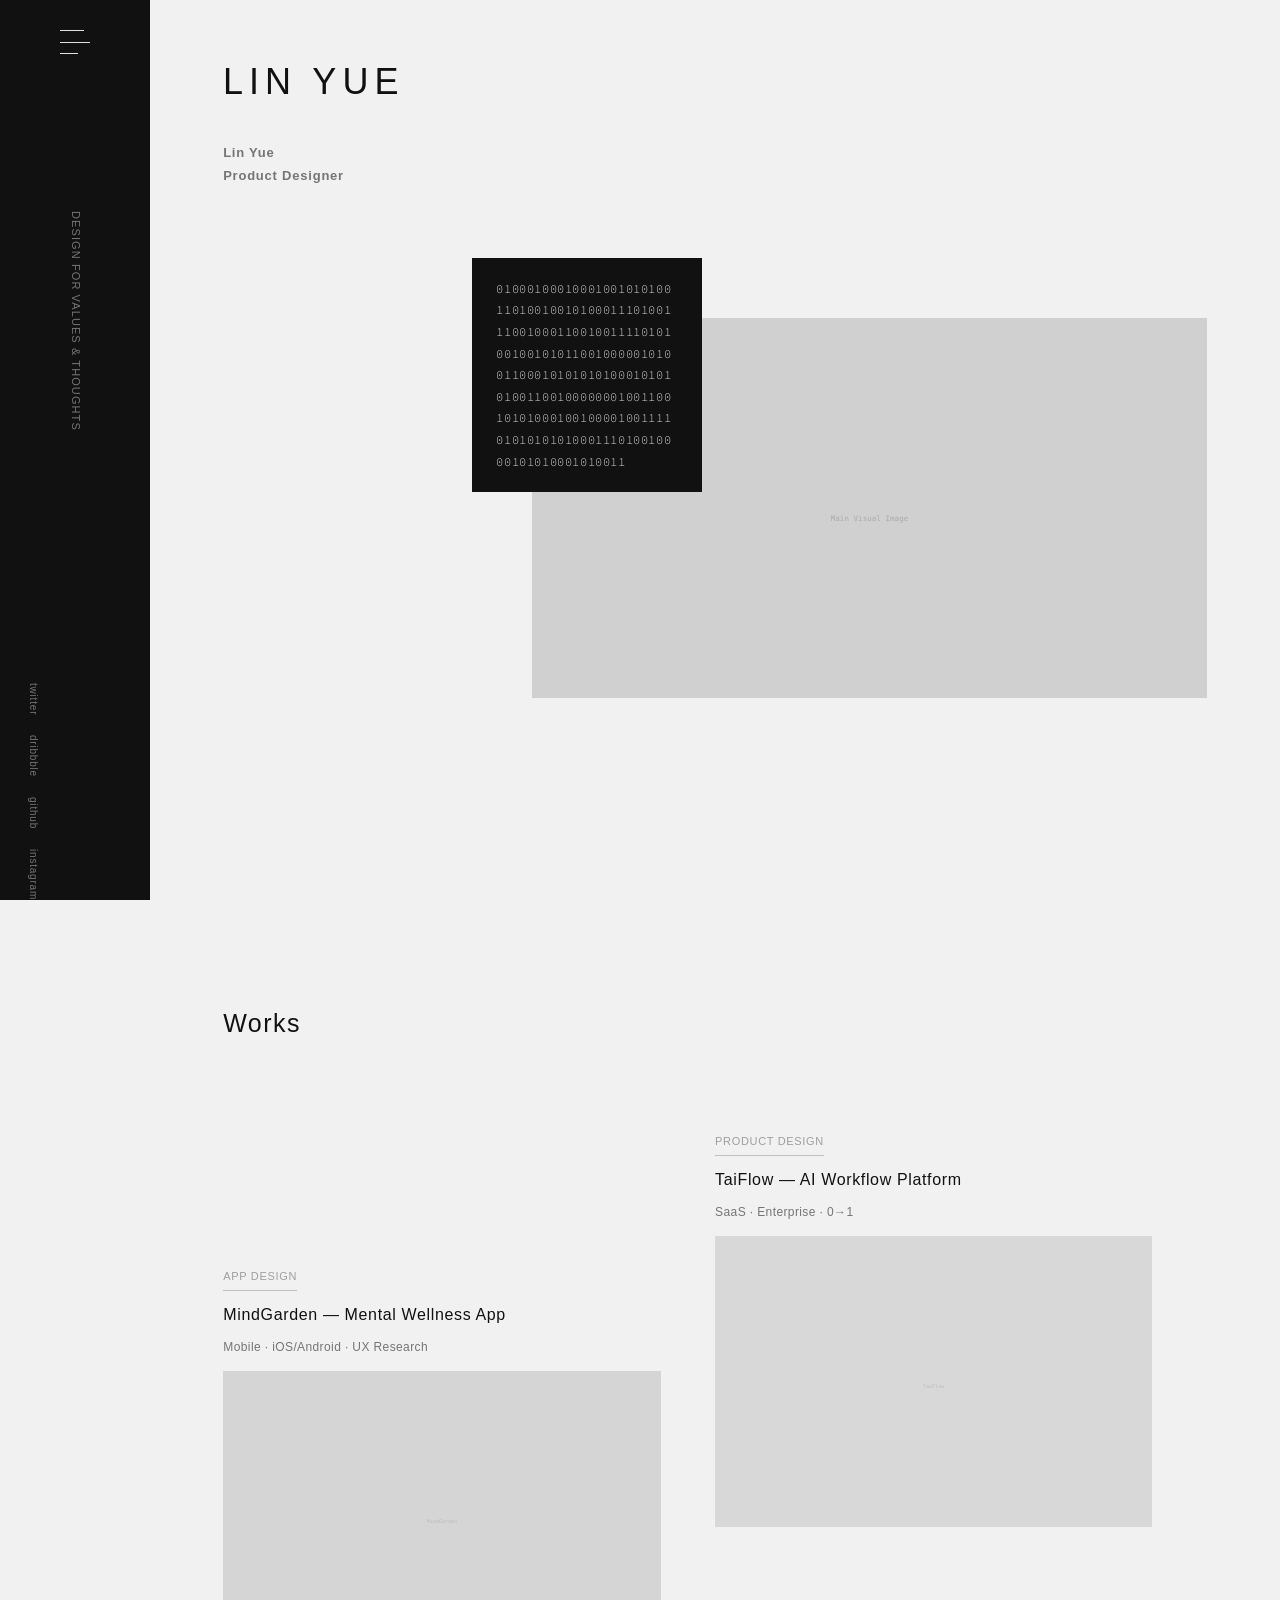
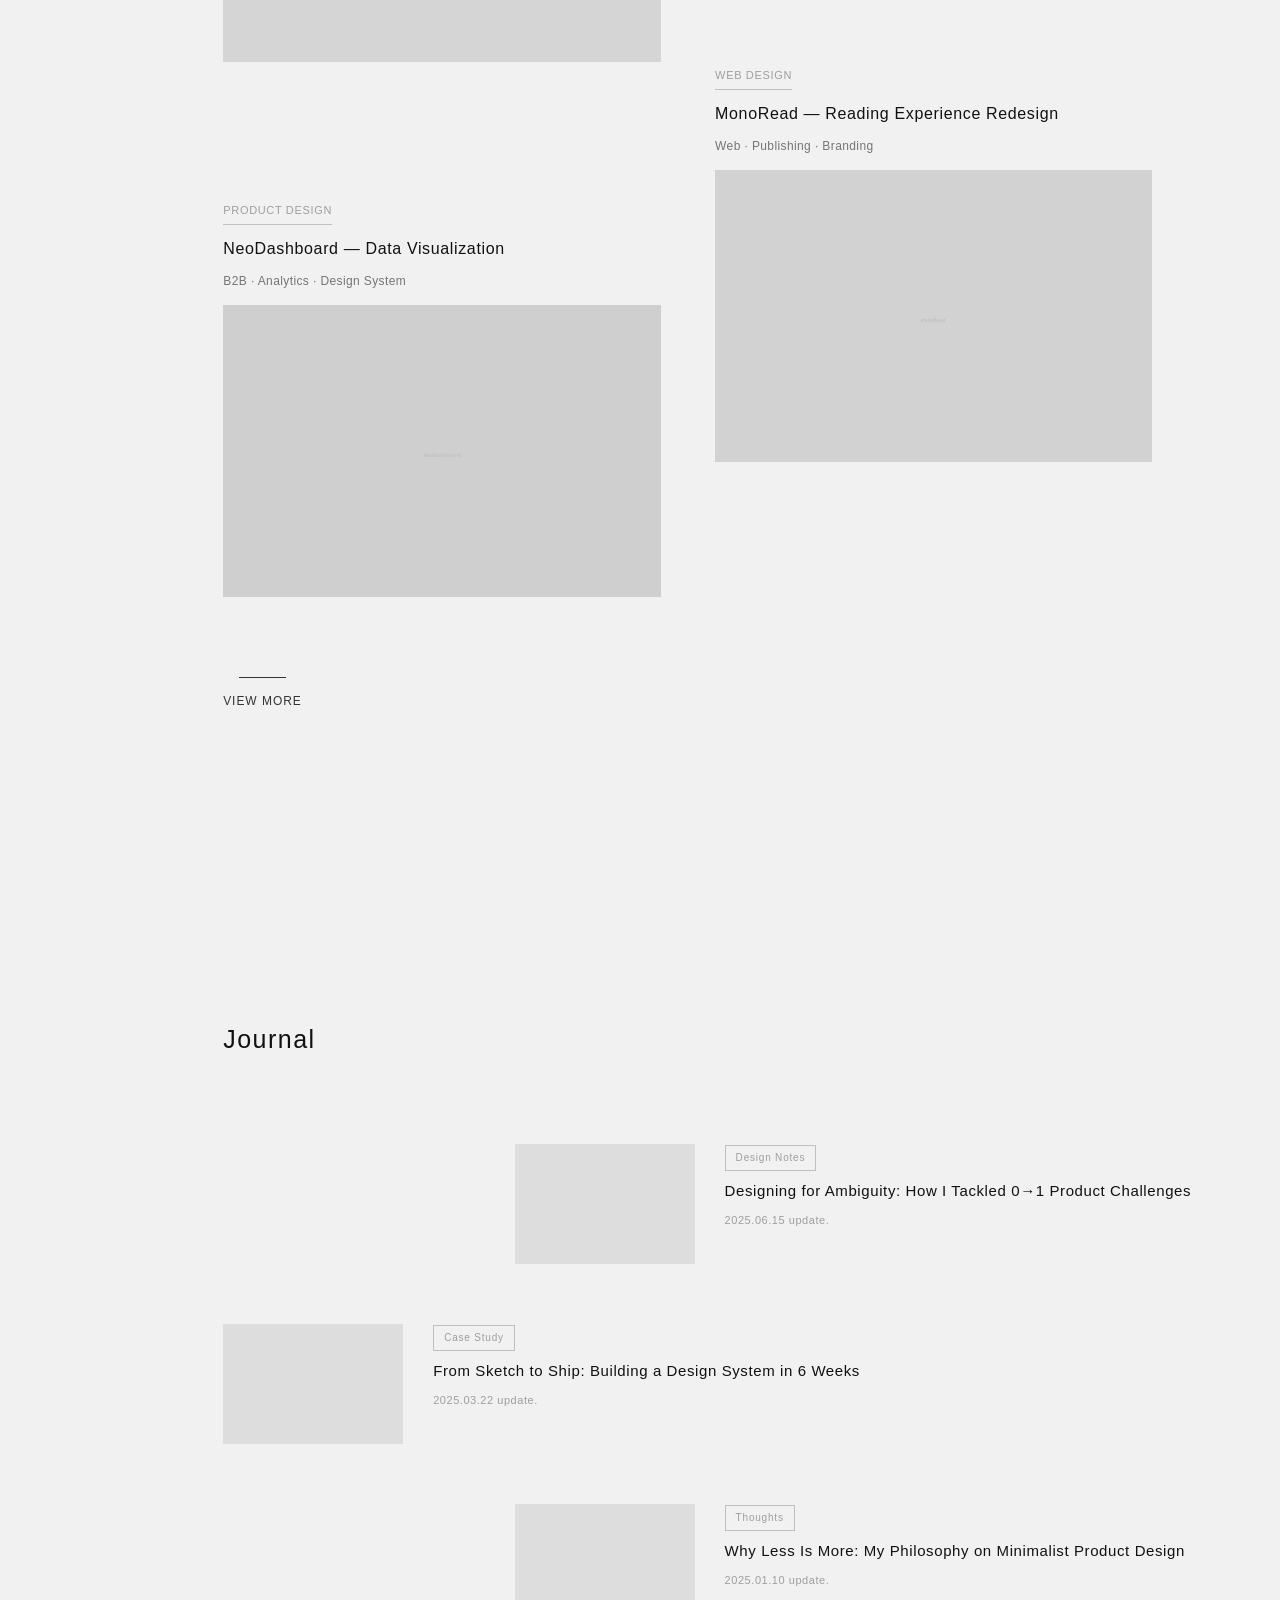
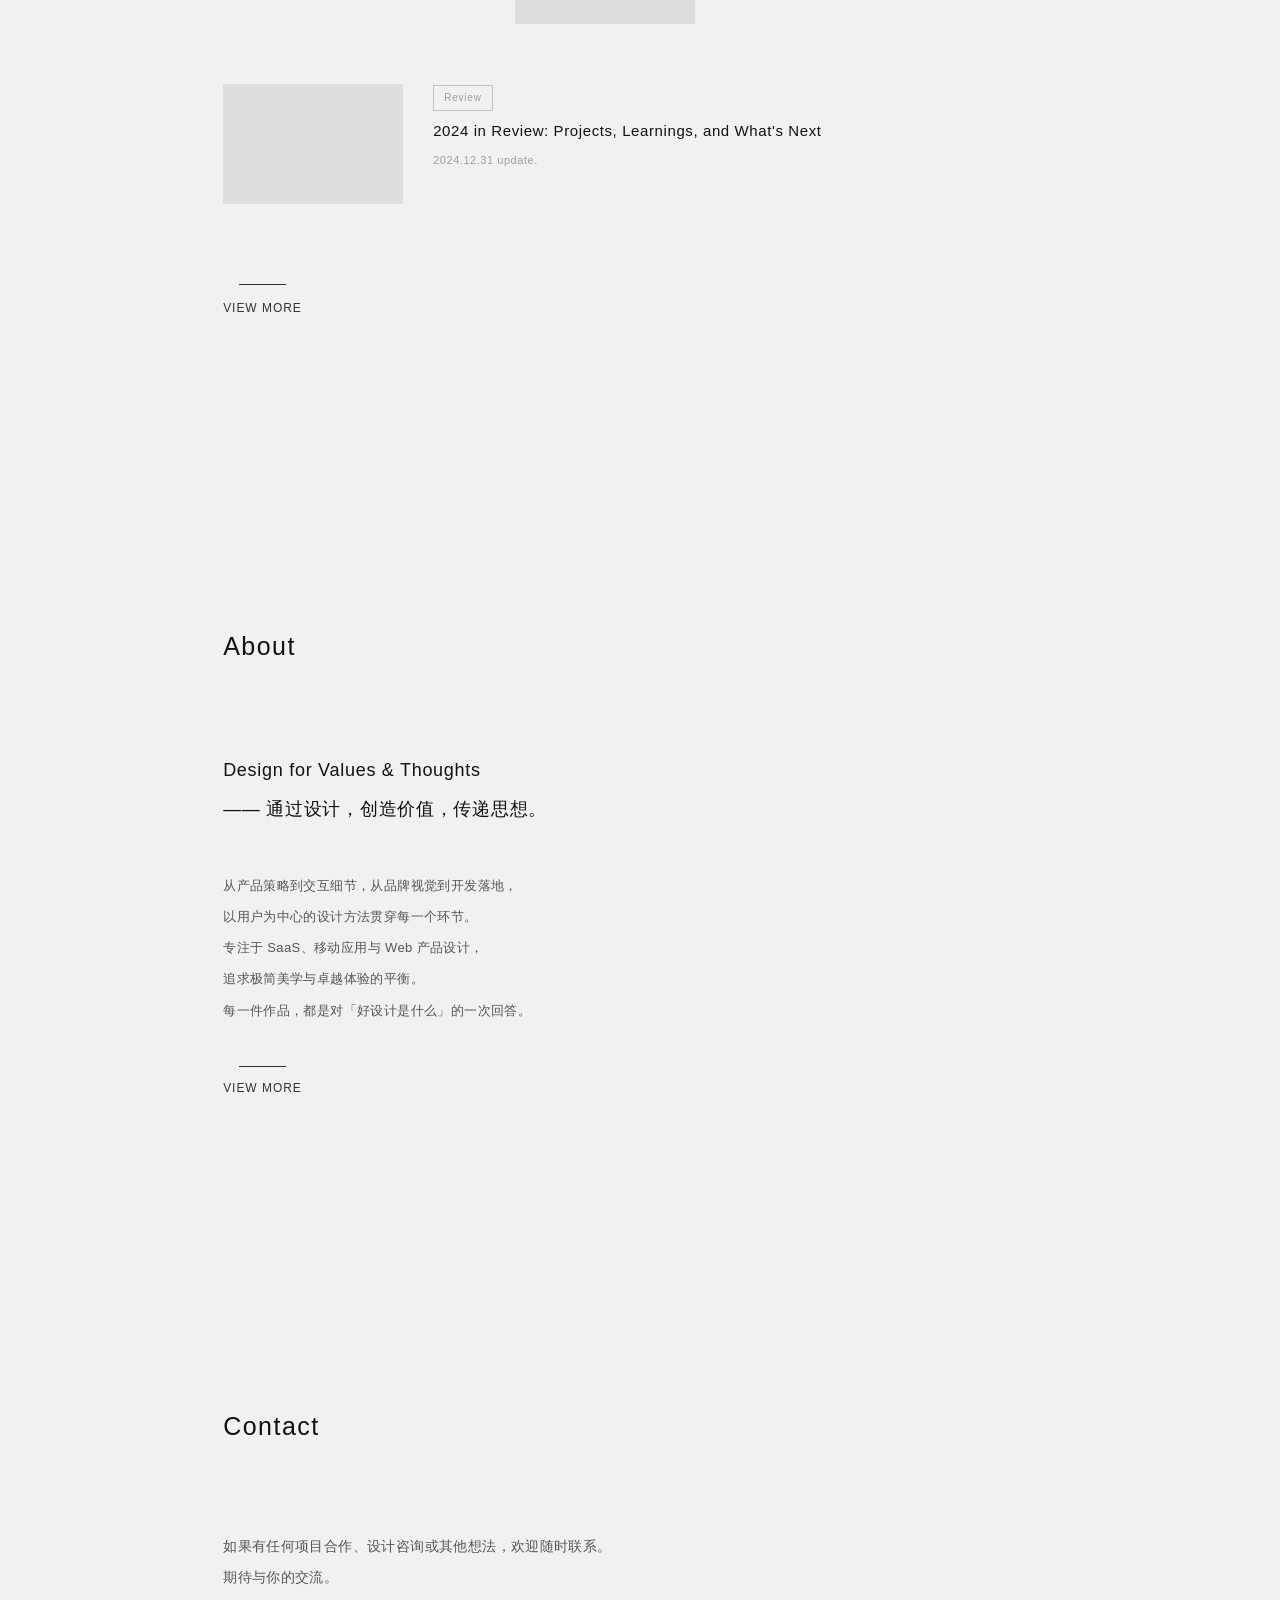
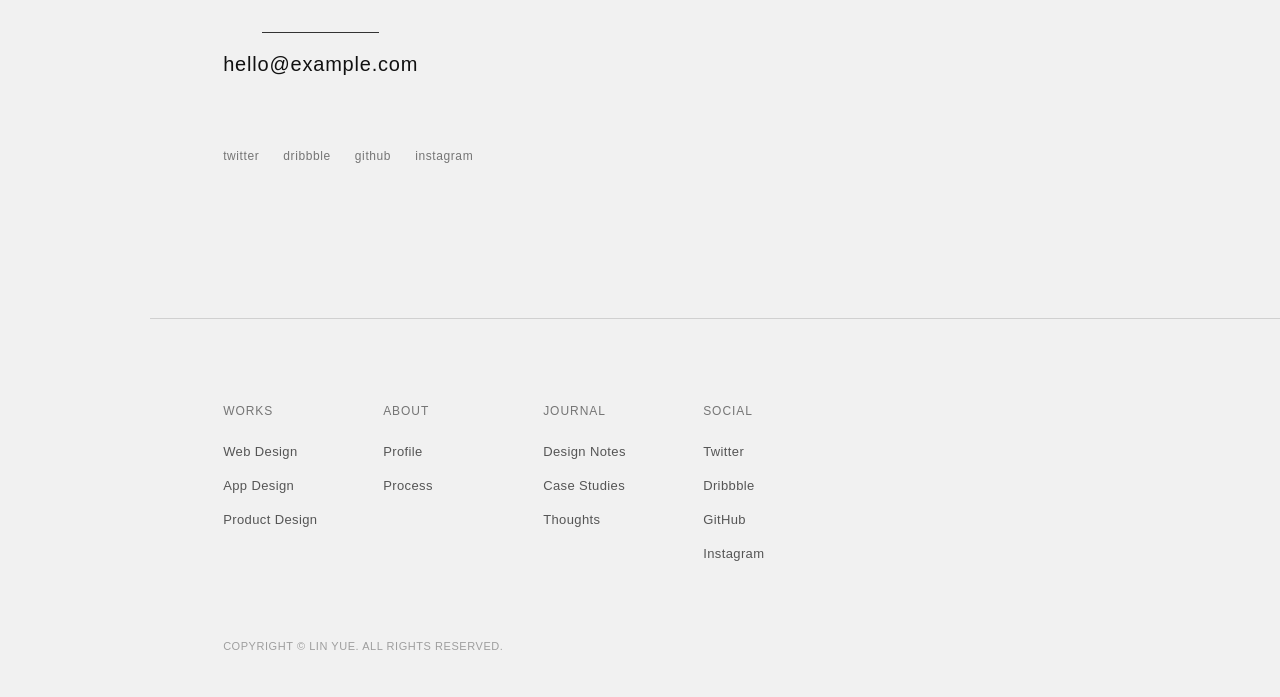
==== commit 7c2178d8: "恢复原始浅色配色方案 还原所有颜色到初始设计: - 页面背景 #f1f1f1 - 侧边栏 #111 - 正文 #333 - 标题 #111 保留之前添加的悬浮动效不变" ====
--- a/index-self-contained.html
+++ b/index-self-contained.html
@@ -41,15 +41,15 @@
   font-weight: 300;
   line-height: 2;
   letter-spacing: 0.03em;
-  color: #e0e0e0;
-  background: #0a0a0a;
+  color: #333;
+  background: #f1f1f1;
   -webkit-font-smoothing: antialiased;
   -moz-osx-font-smoothing: grayscale;
   min-width: 1200px;
   overflow-x: hidden;
 }
 
-a { color: #e0e0e0; text-decoration: none; transition: opacity 0.3s ease, color 0.3s ease; }
+a { color: #333; text-decoration: none; transition: opacity 0.3s ease, color 0.3s ease; }
 a:hover { opacity: 1; }
 img { max-width: 100%; height: auto; vertical-align: bottom; }
 ul, ol { list-style: none; }
@@ -57,7 +57,7 @@
 /* Header / Sidebar */
 #header {
   position: fixed; top: 0; left: 0; width: 150px; height: 100vh;
-  background: #00FF41; color: #0a0a0a; z-index: 1000;
+  background: #111; color: #e0e0e0; z-index: 1000;
   display: flex; flex-direction: column; justify-content: space-between;
 }
 #header .wrapper {
@@ -78,7 +78,7 @@
 }
 #btn_nav:hover { opacity: 0.7; }
 #btn_nav .bar {
-  display: block; width: 100%; height: 1px; background: #0a0a0a;
+  display: block; width: 100%; height: 1px; background: #e0e0e0;
   transition: all 0.3s ease 0.3s;
 }
 #btn_nav .bar:nth-child(1) { width: 80%; }
@@ -92,7 +92,7 @@
 #concept_top {
   writing-mode: vertical-lr; text-orientation: mixed;
   letter-spacing: 0.1em; font-size: 11px;
-  color: #1a1a1a; line-height: 1.8; transition: opacity 0.5s ease;
+  color: #757575; line-height: 1.8; transition: opacity 0.5s ease;
 }
 #concept_top.hide { opacity: 0; }
 
@@ -100,7 +100,7 @@
 #pagetop {
   background: none; border: none; cursor: pointer;
   writing-mode: vertical-lr; text-orientation: mixed;
-  color: #1a1a1a; font-size: 11px; letter-spacing: 0.1em;
+  color: #757575; font-size: 11px; letter-spacing: 0.1em;
   padding: 0; font-family: inherit; opacity: 0;
   transition: opacity 0.5s ease; pointer-events: auto; outline: none;
 }
@@ -112,13 +112,13 @@
   writing-mode: vertical-lr; text-orientation: mixed; padding: 0 20px;
 }
 #snsnav ul { display: flex; gap: 20px; }
-#snsnav ul li a { color: #1a1a1a; font-size: 10px; letter-spacing: 0.08em; text-transform: lowercase; transition: color 0.3s ease, transform 0.3s ease; display: inline-block; }
-#snsnav ul li a:hover { color: #000; opacity: 1; transform: translateX(2px); }
+#snsnav ul li a { color: #757575; font-size: 10px; letter-spacing: 0.08em; text-transform: lowercase; transition: color 0.3s ease, transform 0.3s ease; display: inline-block; }
+#snsnav ul li a:hover { color: #e0e0e0; opacity: 1; transform: translateX(2px); }
 
 /* Fullscreen Modal Nav */
 .nav_modal {
   position: fixed; top: 0; left: 0; width: 100%; height: 100vh;
-  background: #00FF41; z-index: 999; display: flex; align-items: center;
+  background: #111; z-index: 999; display: flex; align-items: center;
   opacity: 0; pointer-events: none; transition: opacity 0.5s ease;
 }
 .nav_modal.open { opacity: 1; pointer-events: auto; }
@@ -128,17 +128,17 @@
 }
 .nav_modal .gnav > ul > li { margin-bottom: 40px; }
 .nav_modal .gnav > ul > li > a {
-  display: inline-block; color: #0a0a0a; font-size: 28px;
+  display: inline-block; color: #e0e0e0; font-size: 28px;
   font-weight: 300; letter-spacing: 0.06em;
   transition: opacity 0.3s ease, transform 0.3s ease;
 }
 .nav_modal .gnav > ul > li > a:hover { opacity: 0.5; transform: translateX(8px); }
 .nav_modal .nav_child { display: flex; gap: 20px; margin-top: 12px; }
-.nav_modal .nav_child li a { color: #1a1a1a; font-size: 13px; letter-spacing: 0.03em; transition: color 0.3s ease, transform 0.3s ease; display: inline-block; }
-.nav_modal .nav_child li a:hover { color: #000; opacity: 1; transform: translateX(4px); }
+.nav_modal .nav_child li a { color: #757575; font-size: 13px; letter-spacing: 0.03em; transition: color 0.3s ease, transform 0.3s ease; display: inline-block; }
+.nav_modal .nav_child li a:hover { color: #e0e0e0; opacity: 1; transform: translateX(4px); }
 .nav_modal .snsnav ul { display: flex; gap: 16px; }
-.nav_modal .snsnav ul li a { color: #1a1a1a; font-size: 12px; letter-spacing: 0.05em; transition: color 0.3s ease, transform 0.3s ease; display: inline-block; }
-.nav_modal .snsnav ul li a:hover { color: #000; opacity: 1; transform: translateY(-2px); }
+.nav_modal .snsnav ul li a { color: #757575; font-size: 12px; letter-spacing: 0.05em; transition: color 0.3s ease, transform 0.3s ease; display: inline-block; }
+.nav_modal .snsnav ul li a:hover { color: #e0e0e0; opacity: 1; transform: translateY(-2px); }
 
 /* Main Container */
 #container { margin-left: 150px; padding: 0 5.714%; }
@@ -146,25 +146,25 @@
 /* Footer */
 #footer {
   margin-left: 150px; padding: 80px 5.714% 40px;
-  border-top: 1px solid #333;
+  border-top: 1px solid #d0d0d0;
 }
 #footer .nav_footer { display: flex; flex-wrap: wrap; gap: 40px; margin-bottom: 60px; }
 #footer .nav_footer > div { min-width: 120px; }
 #footer .nav_footer h4 {
   font-size: 12px; font-weight: 400; letter-spacing: 0.08em;
-  color: #666; margin-bottom: 16px; text-transform: uppercase;
+  color: #757575; margin-bottom: 16px; text-transform: uppercase;
 }
 #footer .nav_footer ul li { margin-bottom: 8px; }
-#footer .nav_footer ul li a { font-size: 13px; color: #888; transition: color 0.3s ease, padding-left 0.3s ease; display: inline-block; }
-#footer .nav_footer ul li a:hover { color: #00FF41; opacity: 1; padding-left: 4px; }
-#footer .copyright { font-size: 11px; color: #555; letter-spacing: 0.05em; }
+#footer .nav_footer ul li a { font-size: 13px; color: #555; transition: color 0.3s ease, padding-left 0.3s ease; display: inline-block; }
+#footer .nav_footer ul li a:hover { color: #111; opacity: 1; padding-left: 4px; }
+#footer .copyright { font-size: 11px; color: #9e9e9e; letter-spacing: 0.05em; }
 
 /* ========== Contents / Sections ========== */
 .section { padding: 150px 0; }
 .section:first-child { padding-top: 80px; }
 .section-title {
   font-size: 25px; font-weight: 300; letter-spacing: 0.06em;
-  color: #fff; margin-bottom: 80px;
+  color: #111; margin-bottom: 80px;
 }
 
 /* Logo Top */
@@ -172,7 +172,7 @@
 .logo-top .logo { text-align: left; }
 .logo-top .logo img { width: 268px; height: auto; opacity: 0; animation: logoFadeIn 0.5s ease forwards; }
 @keyframes logoFadeIn { to { opacity: 1; } }
-.logo-top .logo .name { margin-top: 16px; font-size: 13px; color: #777; line-height: 1.8; letter-spacing: 0.06em; }
+.logo-top .logo .name { margin-top: 16px; font-size: 13px; color: #757575; line-height: 1.8; letter-spacing: 0.06em; }
 
 /* Main Visual */
 .mv {
@@ -183,13 +183,13 @@
 .mv .photo { width: 100%; position: relative; z-index: 1; overflow: hidden; }
 .mv .photo img {
   width: 100%; display: block; object-fit: cover;
-  aspect-ratio: 16 / 9; background: #1a1a1a;
+  aspect-ratio: 16 / 9; background: #d0d0d0;
   transition: transform 1.2s ease, filter 1.2s ease;
 }
 .mv .photo img:hover { transform: scale(1.02); filter: brightness(1.05); }
 .mv .code {
-  position: absolute; top: 40px; left: -60px; background: #00FF41;
-  color: #0a0a0a; padding: 20px 24px;
+  position: absolute; top: 40px; left: -60px; background: #111;
+  color: #e0e0e0; padding: 20px 24px;
   font-family: 'Source Code Pro', 'SF Mono', 'Menlo', monospace;
   font-size: 12px; line-height: 1.8; letter-spacing: 0.05em;
   z-index: 2; max-width: 230px; word-break: break-all;
@@ -207,30 +207,30 @@
 .works .entry .photo { overflow: hidden; position: relative; }
 .works .entry .photo img {
   width: 100%; display: block; transition: transform 0.6s ease, filter 0.6s ease;
-  aspect-ratio: 3 / 2; background: #1a1a1a; object-fit: cover;
+  aspect-ratio: 3 / 2; background: #d0d0d0; object-fit: cover;
 }
 .works .entry a:hover .photo img { transform: scale(1.05); filter: brightness(0.85); }
 .works .entry .photo:after {
   content: ''; position: absolute; inset: 0;
-  background: rgba(0,0,0,0); transition: background 0.6s ease; pointer-events: none;
-}
-.works .entry a:hover .photo:after { background: rgba(0,0,0,0.15); }
+  background: rgba(17,17,17,0); transition: background 0.6s ease; pointer-events: none;
+}
+.works .entry a:hover .photo:after { background: rgba(17,17,17,0.15); }
 .works .info { margin-bottom: 12px; }
 .works .category {
-  font-size: 11px; color: #555; letter-spacing: 0.06em;
+  font-size: 11px; color: #9e9e9e; letter-spacing: 0.06em;
   text-transform: uppercase; margin-bottom: 8px;
   position: relative; display: inline-block; padding-bottom: 4px;
 }
 .works .category:after {
   content: ''; position: absolute; bottom: 0; left: 0;
-  width: 100%; height: 1px; background: #333;
+  width: 100%; height: 1px; background: #c0c0c0;
 }
 .works .heading .title {
   font-size: 16px; font-weight: 400; letter-spacing: 0.04em;
-  color: #fff; margin-bottom: 4px; transition: color 0.3s ease;
-}
-.works .entry a:hover .heading .title { color: #00FF41; }
-.works .heading .type { font-size: 12px; color: #777; transition: color 0.3s ease; }
+  color: #111; margin-bottom: 4px; transition: color 0.3s ease;
+}
+.works .entry a:hover .heading .title { color: #555; }
+.works .heading .type { font-size: 12px; color: #757575; transition: color 0.3s ease; }
 .works .entry a:hover .heading .type { color: #999; }
 
 /* Journal Section */
@@ -244,90 +244,90 @@
 }
 .journal .entry .entry-inner .photo img {
   width: 100%; height: 100%; object-fit: cover; display: block;
-  background: #1a1a1a; transition: transform 0.6s ease, filter 0.6s ease;
+  background: #d0d0d0; transition: transform 0.6s ease, filter 0.6s ease;
 }
 .journal .entry a:hover .photo img { transform: scale(1.08); filter: brightness(0.8); }
 .journal .entry .entry-inner .photo:after {
   content: ''; position: absolute; inset: 0;
-  background: rgba(0,0,0,0); transition: background 0.6s ease; pointer-events: none;
-}
-.journal .entry a:hover .photo:after { background: rgba(0,0,0,0.12); }
+  background: rgba(17,17,17,0); transition: background 0.6s ease; pointer-events: none;
+}
+.journal .entry a:hover .photo:after { background: rgba(17,17,17,0.12); }
 .journal .entry .entry-info { flex: 1; }
 .journal .entry .tag {
-  display: inline-block; font-size: 10px; color: #555;
-  letter-spacing: 0.08em; border: 1px solid #444;
+  display: inline-block; font-size: 10px; color: #9e9e9e;
+  letter-spacing: 0.08em; border: 1px solid #c0c0c0;
   padding: 2px 10px; margin-bottom: 8px;
   transition: color 0.3s ease, border-color 0.3s ease, background 0.3s ease;
 }
-.journal .entry a:hover .tag { color: #00FF41; border-color: #00FF41; }
+.journal .entry a:hover .tag { color: #555; border-color: #555; }
 .journal .entry .title {
   font-size: 15px; font-weight: 400; letter-spacing: 0.04em;
-  color: #fff; margin-bottom: 6px; line-height: 1.6;
+  color: #111; margin-bottom: 6px; line-height: 1.6;
   transition: color 0.3s ease;
 }
-.journal .entry a:hover .title { color: #00FF41; }
-.journal .entry .date { font-size: 11px; color: #555; letter-spacing: 0.05em; transition: color 0.3s ease; }
-.journal .entry a:hover .date { color: #777; }
+.journal .entry a:hover .title { color: #555; }
+.journal .entry .date { font-size: 11px; color: #9e9e9e; letter-spacing: 0.05em; transition: color 0.3s ease; }
+.journal .entry a:hover .date { color: #bbb; }
 
 /* About Section */
 .about .about-inner { width: 69.35%; }
 .about .concept {
   font-size: 18px; font-weight: 300; line-height: 2.2;
-  letter-spacing: 0.04em; color: #fff; margin-bottom: 40px;
+  letter-spacing: 0.04em; color: #111; margin-bottom: 40px;
 }
 .about .desc {
-  font-size: 13px; line-height: 2.4; color: #aaa; margin-bottom: 40px;
+  font-size: 13px; line-height: 2.4; color: #555; margin-bottom: 40px;
 }
 .about .more {
   display: inline-block; font-size: 12px; letter-spacing: 0.08em;
-  color: #e0e0e0; position: relative; padding-top: 10px;
+  color: #333; position: relative; padding-top: 10px;
   transition: letter-spacing 0.4s ease, color 0.3s ease;
 }
 .about .more:before {
   content: ''; position: absolute; top: 0; left: 20%; width: 60%;
-  height: 1px; background: #00FF41;
+  height: 1px; background: #333;
   transition: left 0.4s ease, width 0.4s ease;
 }
-.about .more:hover { letter-spacing: 0.14em; color: #00FF41; }
+.about .more:hover { letter-spacing: 0.14em; color: #111; }
 .about .more:hover:before { left: 0; width: 100%; }
 
 /* VIEW MORE Button */
 .view-more { margin-top: 80px; }
 .view-more a {
   display: inline-block; font-size: 12px; letter-spacing: 0.08em;
-  color: #e0e0e0; position: relative; padding-top: 12px;
+  color: #333; position: relative; padding-top: 12px;
   transition: letter-spacing 0.4s ease, color 0.3s ease;
 }
 .view-more a:before {
   content: ''; position: absolute; top: 0; left: 20%; width: 60%;
-  height: 1px; background: #00FF41;
+  height: 1px; background: #333;
   transition: left 0.4s ease, width 0.4s ease;
 }
-.view-more a:hover { letter-spacing: 0.14em; color: #00FF41; }
+.view-more a:hover { letter-spacing: 0.14em; color: #111; }
 .view-more a:hover:before { left: 0; width: 100%; }
 
 /* Contact Section */
 .contact .contact-inner { width: 69.35%; }
-.contact .intro { font-size: 14px; line-height: 2.2; color: #aaa; margin-bottom: 40px; }
+.contact .intro { font-size: 14px; line-height: 2.2; color: #555; margin-bottom: 40px; }
 .contact .email-link {
   display: inline-block; font-size: 20px; font-weight: 300;
-  letter-spacing: 0.04em; color: #fff; position: relative;
+  letter-spacing: 0.04em; color: #111; position: relative;
   padding-top: 12px; margin-bottom: 40px;
   transition: letter-spacing 0.4s ease, color 0.3s ease, transform 0.3s ease;
 }
 .contact .email-link:before {
   content: ''; position: absolute; top: 0; left: 20%; width: 60%;
-  height: 1px; background: #00FF41;
+  height: 1px; background: #333;
   transition: left 0.4s ease, width 0.4s ease;
 }
-.contact .email-link:hover { letter-spacing: 0.1em; color: #00FF41; transform: translateY(-1px); opacity: 1; }
+.contact .email-link:hover { letter-spacing: 0.1em; color: #111; transform: translateY(-1px); opacity: 1; }
 .contact .email-link:hover:before { left: 0; width: 100%; }
 .contact .social-links { display: flex; gap: 24px; margin-top: 20px; }
 .contact .social-links a {
-  font-size: 12px; color: #777; letter-spacing: 0.05em; text-transform: lowercase;
+  font-size: 12px; color: #757575; letter-spacing: 0.05em; text-transform: lowercase;
   transition: color 0.3s ease, transform 0.3s ease; display: inline-block;
 }
-.contact .social-links a:hover { color: #00FF41; opacity: 1; transform: translateY(-2px); }
+.contact .social-links a:hover { color: #111; opacity: 1; transform: translateY(-2px); }
 
 /* Scroll-reveal animation */
 .reveal { opacity: 0; transform: translateY(30px); transition: opacity 0.8s ease, transform 0.8s ease; }
@@ -442,7 +442,7 @@
     <div class="logo-top">
       <h1 class="logo">
         <svg width="268" height="48" viewBox="0 0 268 48" xmlns="http://www.w3.org/2000/svg">
-          <text x="0" y="34" font-family="'Helvetica Neue', sans-serif" font-size="36" font-weight="300" letter-spacing="6" fill="#fff">LIN YUE</text>
+          <text x="0" y="34" font-family="'Helvetica Neue', sans-serif" font-size="36" font-weight="300" letter-spacing="6" fill="#111">LIN YUE</text>
         </svg>
         <p class="name en">Lin Yue<br>Product Designer</p>
       </h1>
@@ -451,7 +451,7 @@
     <!-- Main Visual -->
     <section class="mv">
       <div class="photo">
-        <img src="data:image/svg+xml,%3Csvg xmlns='http://www.w3.org/2000/svg' viewBox='0 0 1600 900'%3E%3Crect fill='%231a1a1a' width='1600' height='900'/%3E%3Ctext x='800' y='480' font-family='monospace' font-size='18' fill='%23333' text-anchor='middle'%3EMain Visual Image%3C/text%3E%3C/svg%3E" alt="Main Visual" width="1600" height="900">
+        <img src="data:image/svg+xml,%3Csvg xmlns='http://www.w3.org/2000/svg' viewBox='0 0 1600 900'%3E%3Crect fill='%23d0d0d0' width='1600' height='900'/%3E%3Ctext x='800' y='480' font-family='monospace' font-size='18' fill='%23aaa' text-anchor='middle'%3EMain Visual Image%3C/text%3E%3C/svg%3E" alt="Main Visual" width="1600" height="900">
       </div>
       <div class="code">
         01000100010001001<wbr>0101001101001001<wbr>0100011101001110<wbr>
@@ -476,7 +476,7 @@
               </div>
             </div>
             <div class="photo">
-              <img src="data:image/svg+xml,%3Csvg xmlns='http://www.w3.org/2000/svg' viewBox='0 0 1380 920'%3E%3Crect fill='%231a1a1a' width='1380' height='920'/%3E%3Ctext x='690' y='480' font-family='monospace' font-size='16' fill='%23333' text-anchor='middle'%3ETaiFlow%3C/text%3E%3C/svg%3E" alt="TaiFlow" width="1380" height="920">
+              <img src="data:image/svg+xml,%3Csvg xmlns='http://www.w3.org/2000/svg' viewBox='0 0 1380 920'%3E%3Crect fill='%23d8d8d8' width='1380' height='920'/%3E%3Ctext x='690' y='480' font-family='monospace' font-size='16' fill='%23bbb' text-anchor='middle'%3ETaiFlow%3C/text%3E%3C/svg%3E" alt="TaiFlow" width="1380" height="920">
             </div>
           </a>
         </article>
@@ -491,7 +491,7 @@
               </div>
             </div>
             <div class="photo">
-              <img src="data:image/svg+xml,%3Csvg xmlns='http://www.w3.org/2000/svg' viewBox='0 0 1380 920'%3E%3Crect fill='%231a1a1a' width='1380' height='920'/%3E%3Ctext x='690' y='480' font-family='monospace' font-size='16' fill='%23333' text-anchor='middle'%3EMindGarden%3C/text%3E%3C/svg%3E" alt="MindGarden" width="1380" height="920">
+              <img src="data:image/svg+xml,%3Csvg xmlns='http://www.w3.org/2000/svg' viewBox='0 0 1380 920'%3E%3Crect fill='%23d5d5d5' width='1380' height='920'/%3E%3Ctext x='690' y='480' font-family='monospace' font-size='16' fill='%23bbb' text-anchor='middle'%3EMindGarden%3C/text%3E%3C/svg%3E" alt="MindGarden" width="1380" height="920">
             </div>
           </a>
         </article>
@@ -506,7 +506,7 @@
               </div>
             </div>
             <div class="photo">
-              <img src="data:image/svg+xml,%3Csvg xmlns='http://www.w3.org/2000/svg' viewBox='0 0 1380 920'%3E%3Crect fill='%231a1a1a' width='1380' height='920'/%3E%3Ctext x='690' y='480' font-family='monospace' font-size='16' fill='%23333' text-anchor='middle'%3EMonoRead%3C/text%3E%3C/svg%3E" alt="MonoRead" width="1380" height="920">
+              <img src="data:image/svg+xml,%3Csvg xmlns='http://www.w3.org/2000/svg' viewBox='0 0 1380 920'%3E%3Crect fill='%23d2d2d2' width='1380' height='920'/%3E%3Ctext x='690' y='480' font-family='monospace' font-size='16' fill='%23bbb' text-anchor='middle'%3EMonoRead%3C/text%3E%3C/svg%3E" alt="MonoRead" width="1380" height="920">
             </div>
           </a>
         </article>
@@ -521,7 +521,7 @@
               </div>
             </div>
             <div class="photo">
-              <img src="data:image/svg+xml,%3Csvg xmlns='http://www.w3.org/2000/svg' viewBox='0 0 1380 920'%3E%3Crect fill='%231a1a1a' width='1380' height='920'/%3E%3Ctext x='690' y='480' font-family='monospace' font-size='16' fill='%23333' text-anchor='middle'%3ENeoDashboard%3C/text%3E%3C/svg%3E" alt="NeoDashboard" width="1380" height="920">
+              <img src="data:image/svg+xml,%3Csvg xmlns='http://www.w3.org/2000/svg' viewBox='0 0 1380 920'%3E%3Crect fill='%23cfcfcf' width='1380' height='920'/%3E%3Ctext x='690' y='480' font-family='monospace' font-size='16' fill='%23bbb' text-anchor='middle'%3ENeoDashboard%3C/text%3E%3C/svg%3E" alt="NeoDashboard" width="1380" height="920">
             </div>
           </a>
         </article>
@@ -539,7 +539,7 @@
           <a href="#">
             <div class="entry-inner">
               <div class="photo">
-                <img src="data:image/svg+xml,%3Csvg xmlns='http://www.w3.org/2000/svg' viewBox='0 0 1200 600'%3E%3Crect fill='%231a1a1a' width='1200' height='600'/%3E%3C/svg%3E" alt="" width="1200" height="600">
+                <img src="data:image/svg+xml,%3Csvg xmlns='http://www.w3.org/2000/svg' viewBox='0 0 1200 600'%3E%3Crect fill='%23ddd' width='1200' height='600'/%3E%3C/svg%3E" alt="" width="1200" height="600">
               </div>
               <div class="entry-info">
                 <span class="tag">Design Notes</span>
@@ -554,7 +554,7 @@
           <a href="#">
             <div class="entry-inner">
               <div class="photo">
-                <img src="data:image/svg+xml,%3Csvg xmlns='http://www.w3.org/2000/svg' viewBox='0 0 1200 600'%3E%3Crect fill='%231a1a1a' width='1200' height='600'/%3E%3C/svg%3E" alt="" width="1200" height="600">
+                <img src="data:image/svg+xml,%3Csvg xmlns='http://www.w3.org/2000/svg' viewBox='0 0 1200 600'%3E%3Crect fill='%23ddd' width='1200' height='600'/%3E%3C/svg%3E" alt="" width="1200" height="600">
               </div>
               <div class="entry-info">
                 <span class="tag">Case Study</span>
@@ -569,7 +569,7 @@
           <a href="#">
             <div class="entry-inner">
               <div class="photo">
-                <img src="data:image/svg+xml,%3Csvg xmlns='http://www.w3.org/2000/svg' viewBox='0 0 1200 600'%3E%3Crect fill='%231a1a1a' width='1200' height='600'/%3E%3C/svg%3E" alt="" width="1200" height="600">
+                <img src="data:image/svg+xml,%3Csvg xmlns='http://www.w3.org/2000/svg' viewBox='0 0 1200 600'%3E%3Crect fill='%23ddd' width='1200' height='600'/%3E%3C/svg%3E" alt="" width="1200" height="600">
               </div>
               <div class="entry-info">
                 <span class="tag">Thoughts</span>
@@ -584,7 +584,7 @@
           <a href="#">
             <div class="entry-inner">
               <div class="photo">
-                <img src="data:image/svg+xml,%3Csvg xmlns='http://www.w3.org/2000/svg' viewBox='0 0 1200 600'%3E%3Crect fill='%231a1a1a' width='1200' height='600'/%3E%3C/svg%3E" alt="" width="1200" height="600">
+                <img src="data:image/svg+xml,%3Csvg xmlns='http://www.w3.org/2000/svg' viewBox='0 0 1200 600'%3E%3Crect fill='%23ddd' width='1200' height='600'/%3E%3C/svg%3E" alt="" width="1200" height="600">
               </div>
               <div class="entry-info">
                 <span class="tag">Review</span>
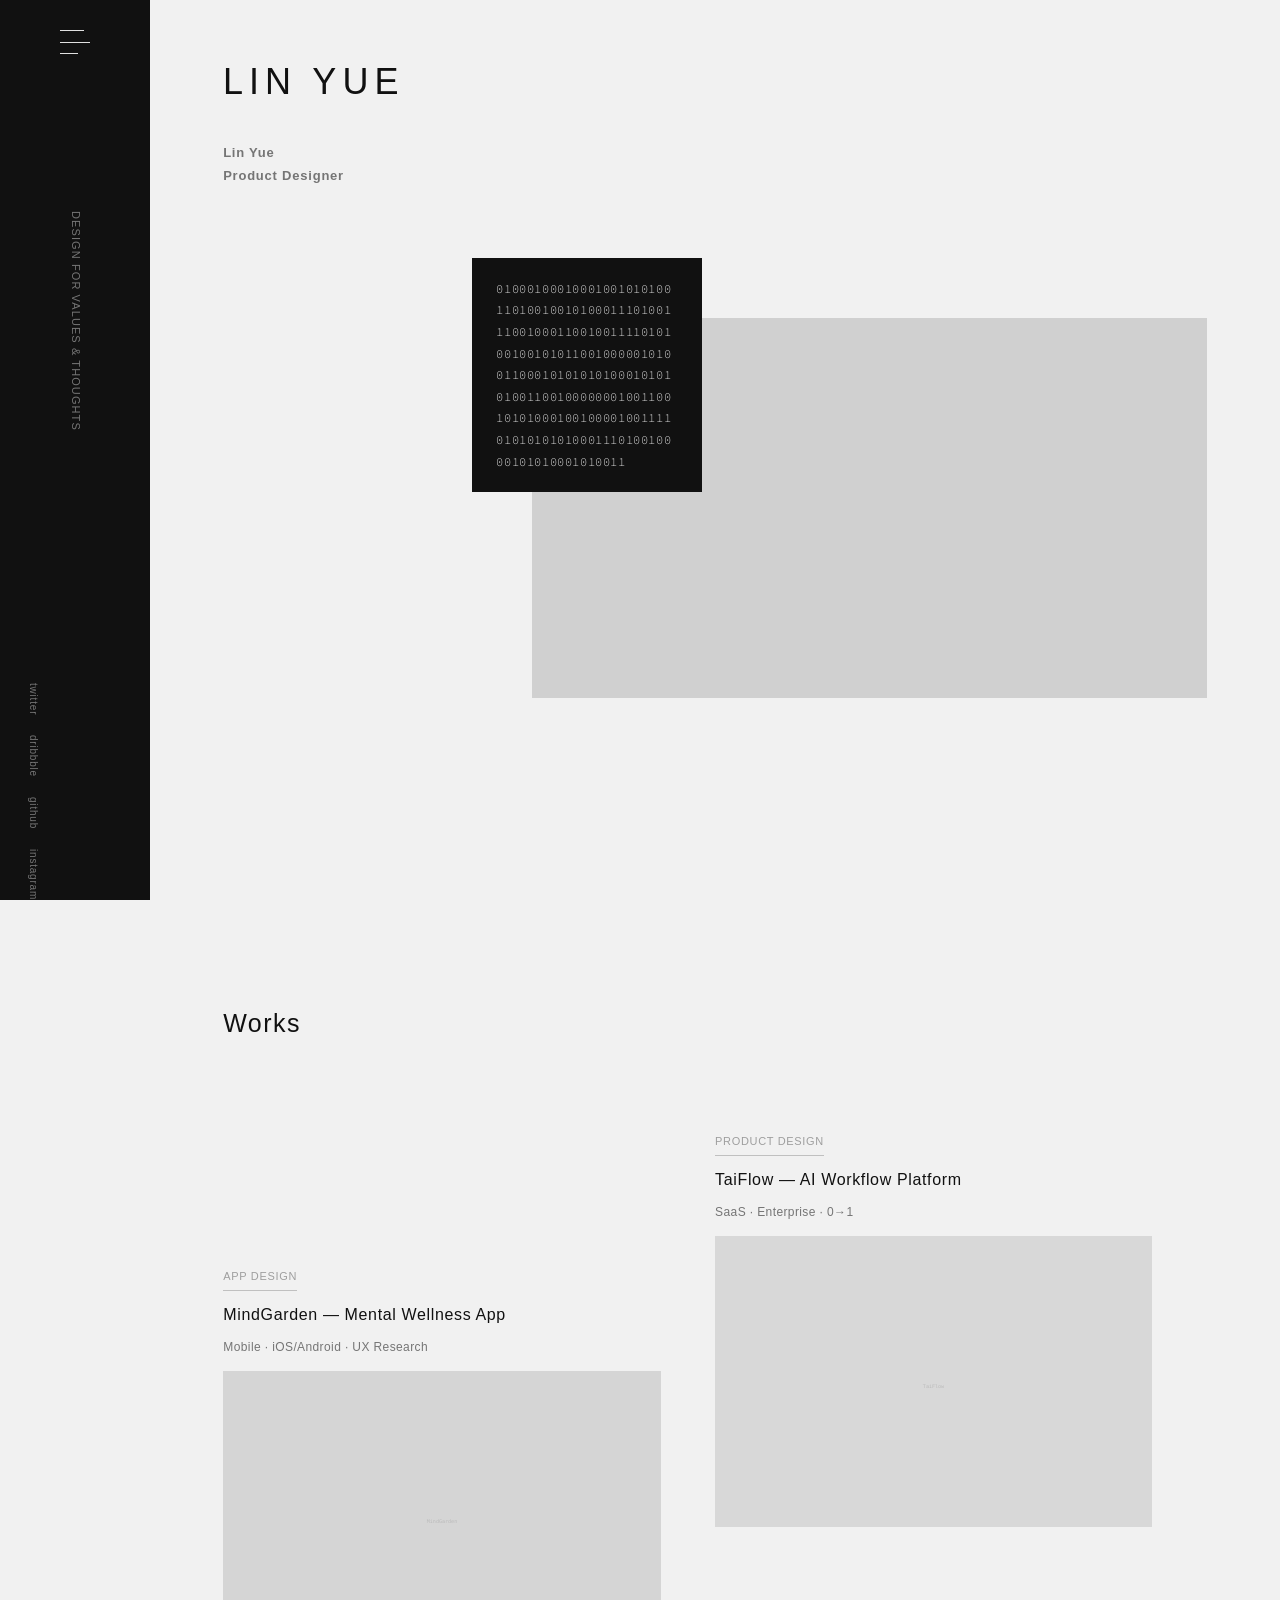
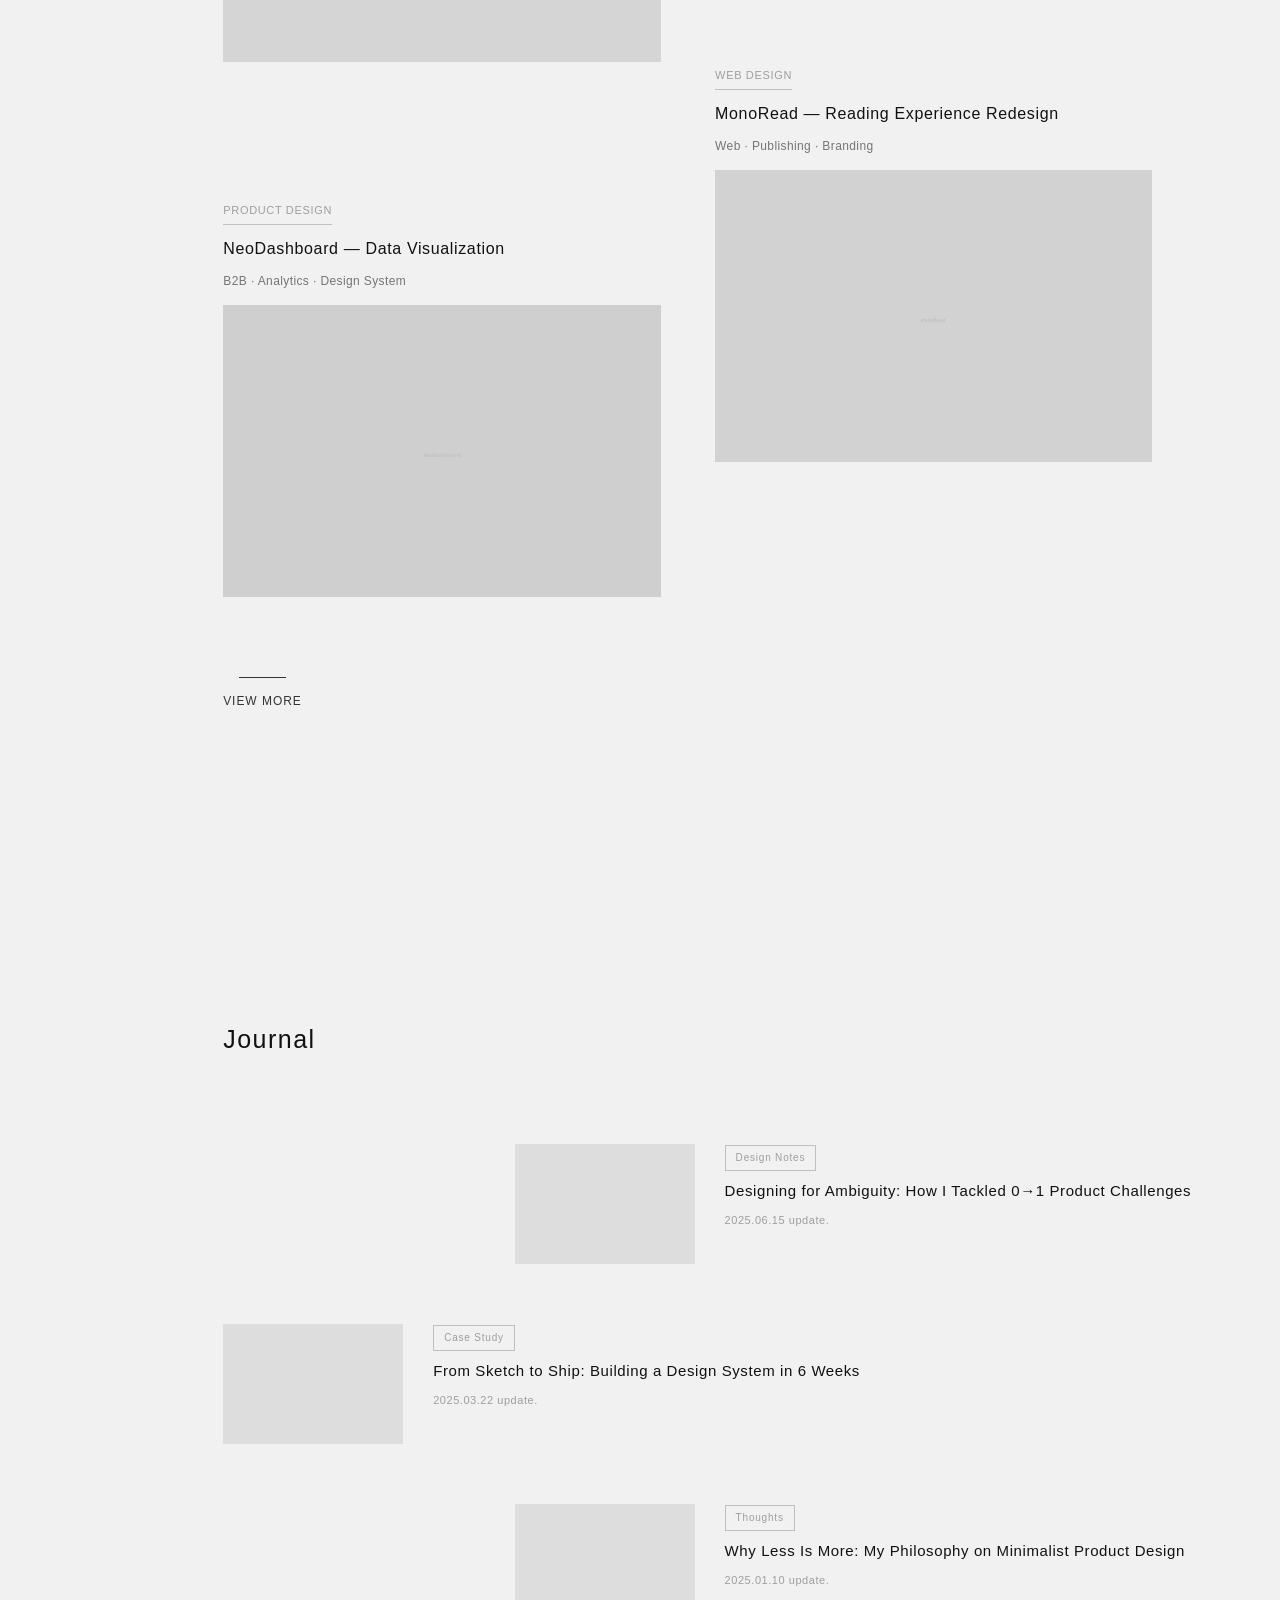
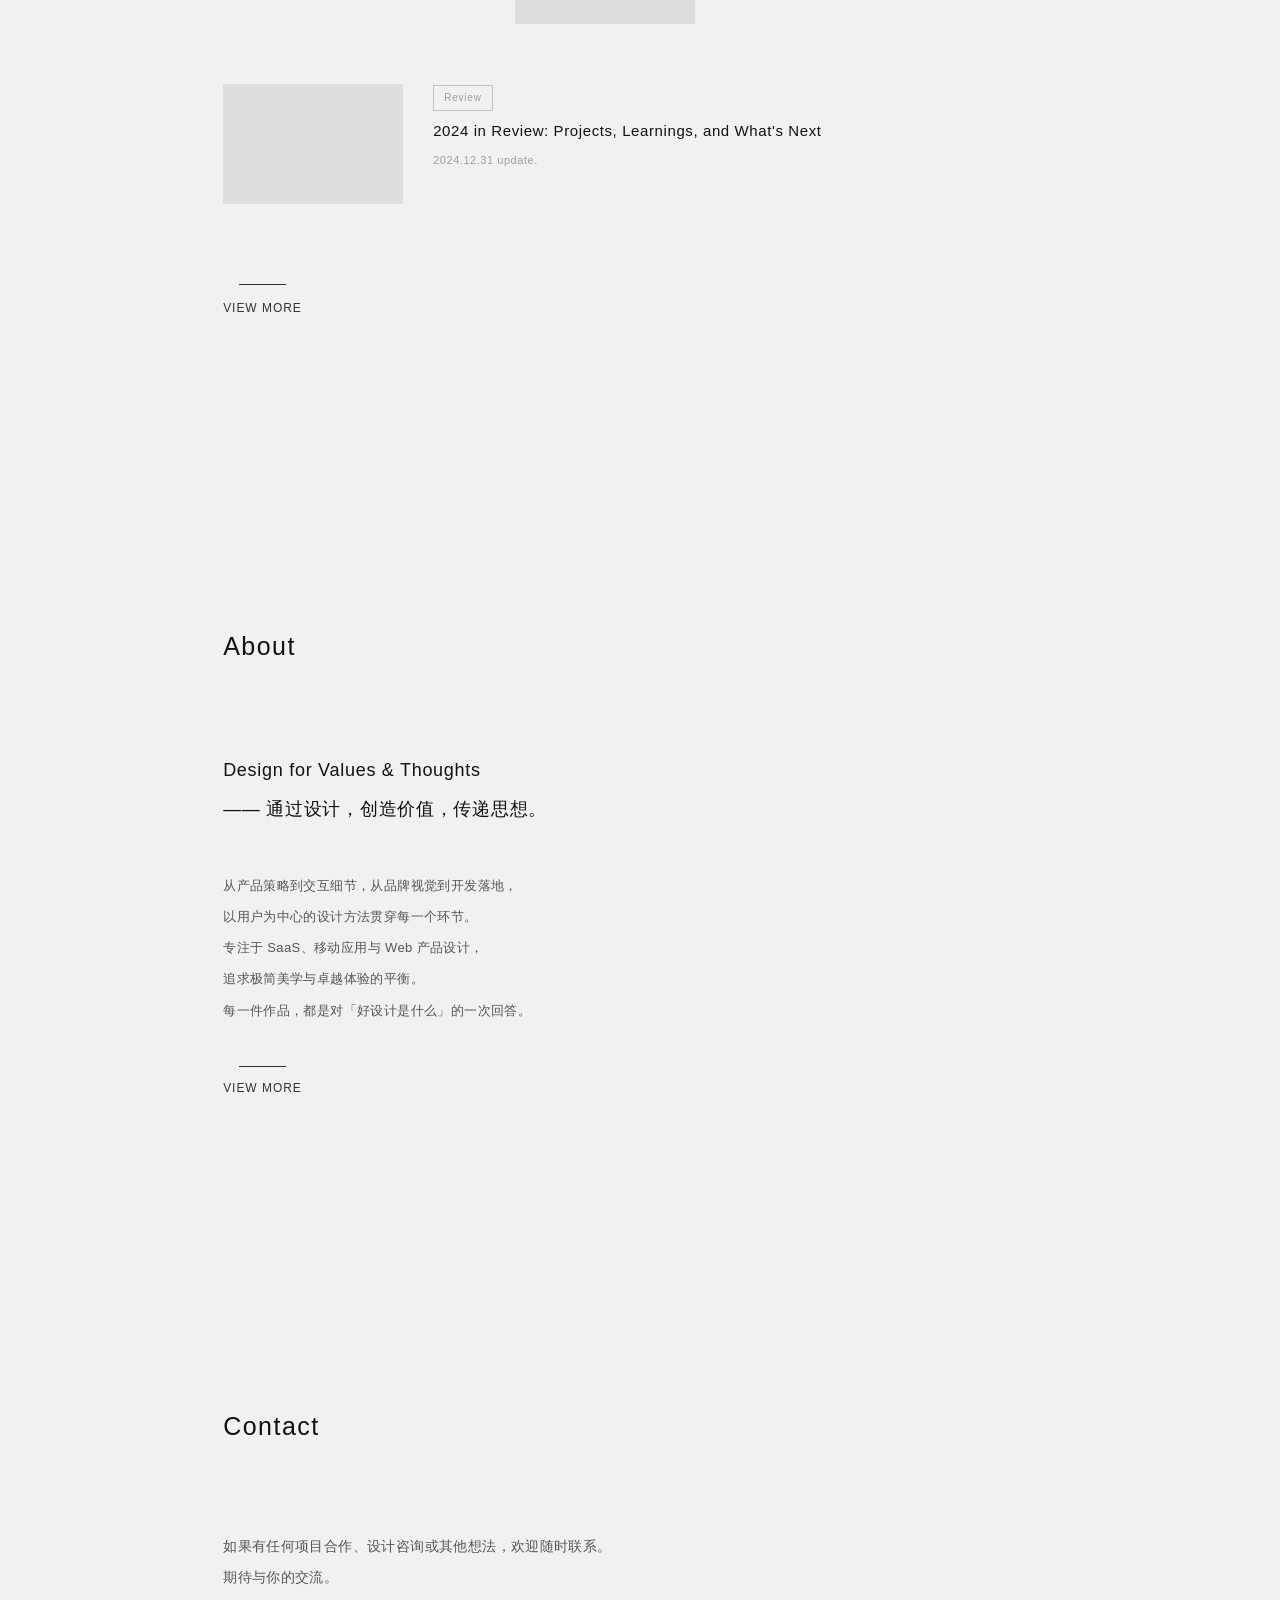
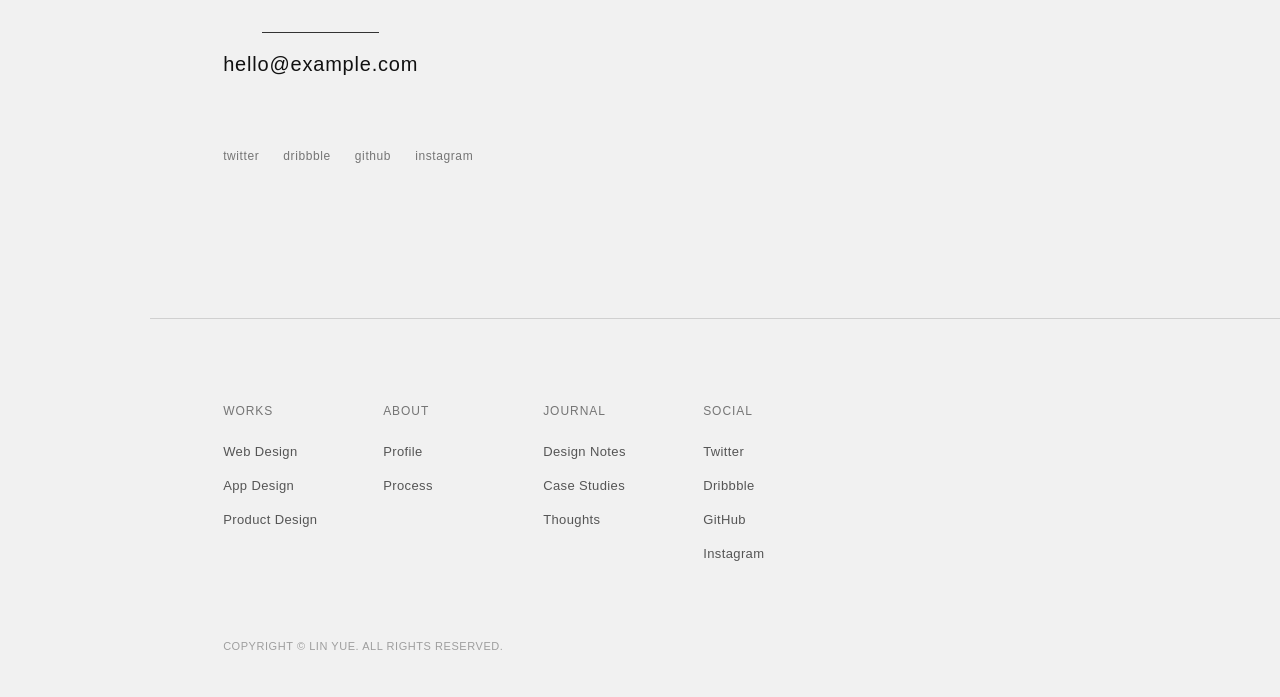
==== commit cf389e47: "首页首屏增加视频背景 - MV主视觉区域替换静态图片为视频背景 - 视频: images/video-bg.mp4 (10MB) - 自动播放、循环、静音、inline播放 - 保留hover缩放动效" ====
--- a/index-self-contained.html
+++ b/index-self-contained.html
@@ -181,12 +181,18 @@
   padding-bottom: 0; padding-top: 0; margin-bottom: 150px;
 }
 .mv .photo { width: 100%; position: relative; z-index: 1; overflow: hidden; }
+.mv .photo video {
+  width: 100%; display: block; object-fit: cover;
+  aspect-ratio: 16 / 9; background: #d0d0d0;
+  transition: transform 1.2s ease, filter 1.2s ease;
+}
+.mv .photo:hover video { transform: scale(1.02); filter: brightness(1.05); }
 .mv .photo img {
   width: 100%; display: block; object-fit: cover;
   aspect-ratio: 16 / 9; background: #d0d0d0;
   transition: transform 1.2s ease, filter 1.2s ease;
 }
-.mv .photo img:hover { transform: scale(1.02); filter: brightness(1.05); }
+.mv .photo:hover img { transform: scale(1.02); filter: brightness(1.05); }
 .mv .code {
   position: absolute; top: 40px; left: -60px; background: #111;
   color: #e0e0e0; padding: 20px 24px;
@@ -451,7 +457,7 @@
     <!-- Main Visual -->
     <section class="mv">
       <div class="photo">
-        <img src="data:image/svg+xml,%3Csvg xmlns='http://www.w3.org/2000/svg' viewBox='0 0 1600 900'%3E%3Crect fill='%23d0d0d0' width='1600' height='900'/%3E%3Ctext x='800' y='480' font-family='monospace' font-size='18' fill='%23aaa' text-anchor='middle'%3EMain Visual Image%3C/text%3E%3C/svg%3E" alt="Main Visual" width="1600" height="900">
+        <video src="images/video-bg.mp4" autoplay loop muted playsinline></video>
       </div>
       <div class="code">
         01000100010001001<wbr>0101001101001001<wbr>0100011101001110<wbr>
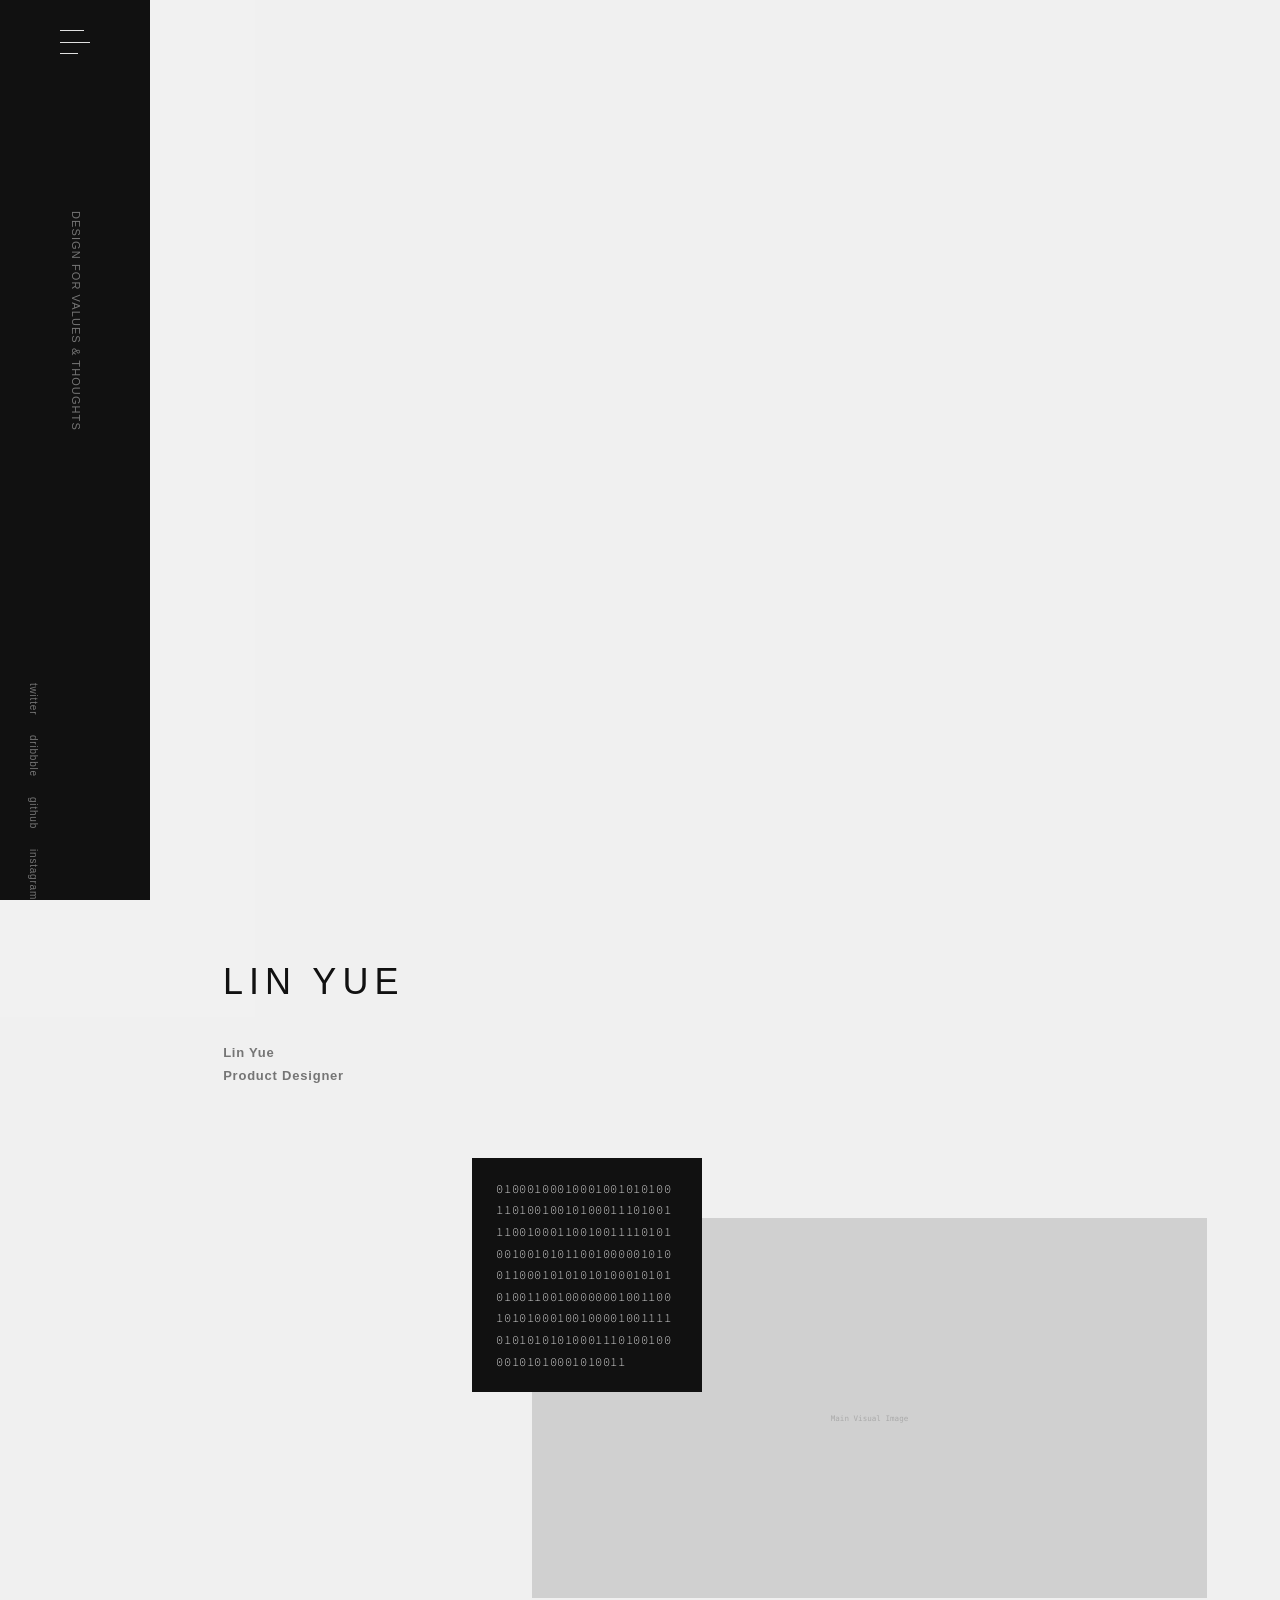
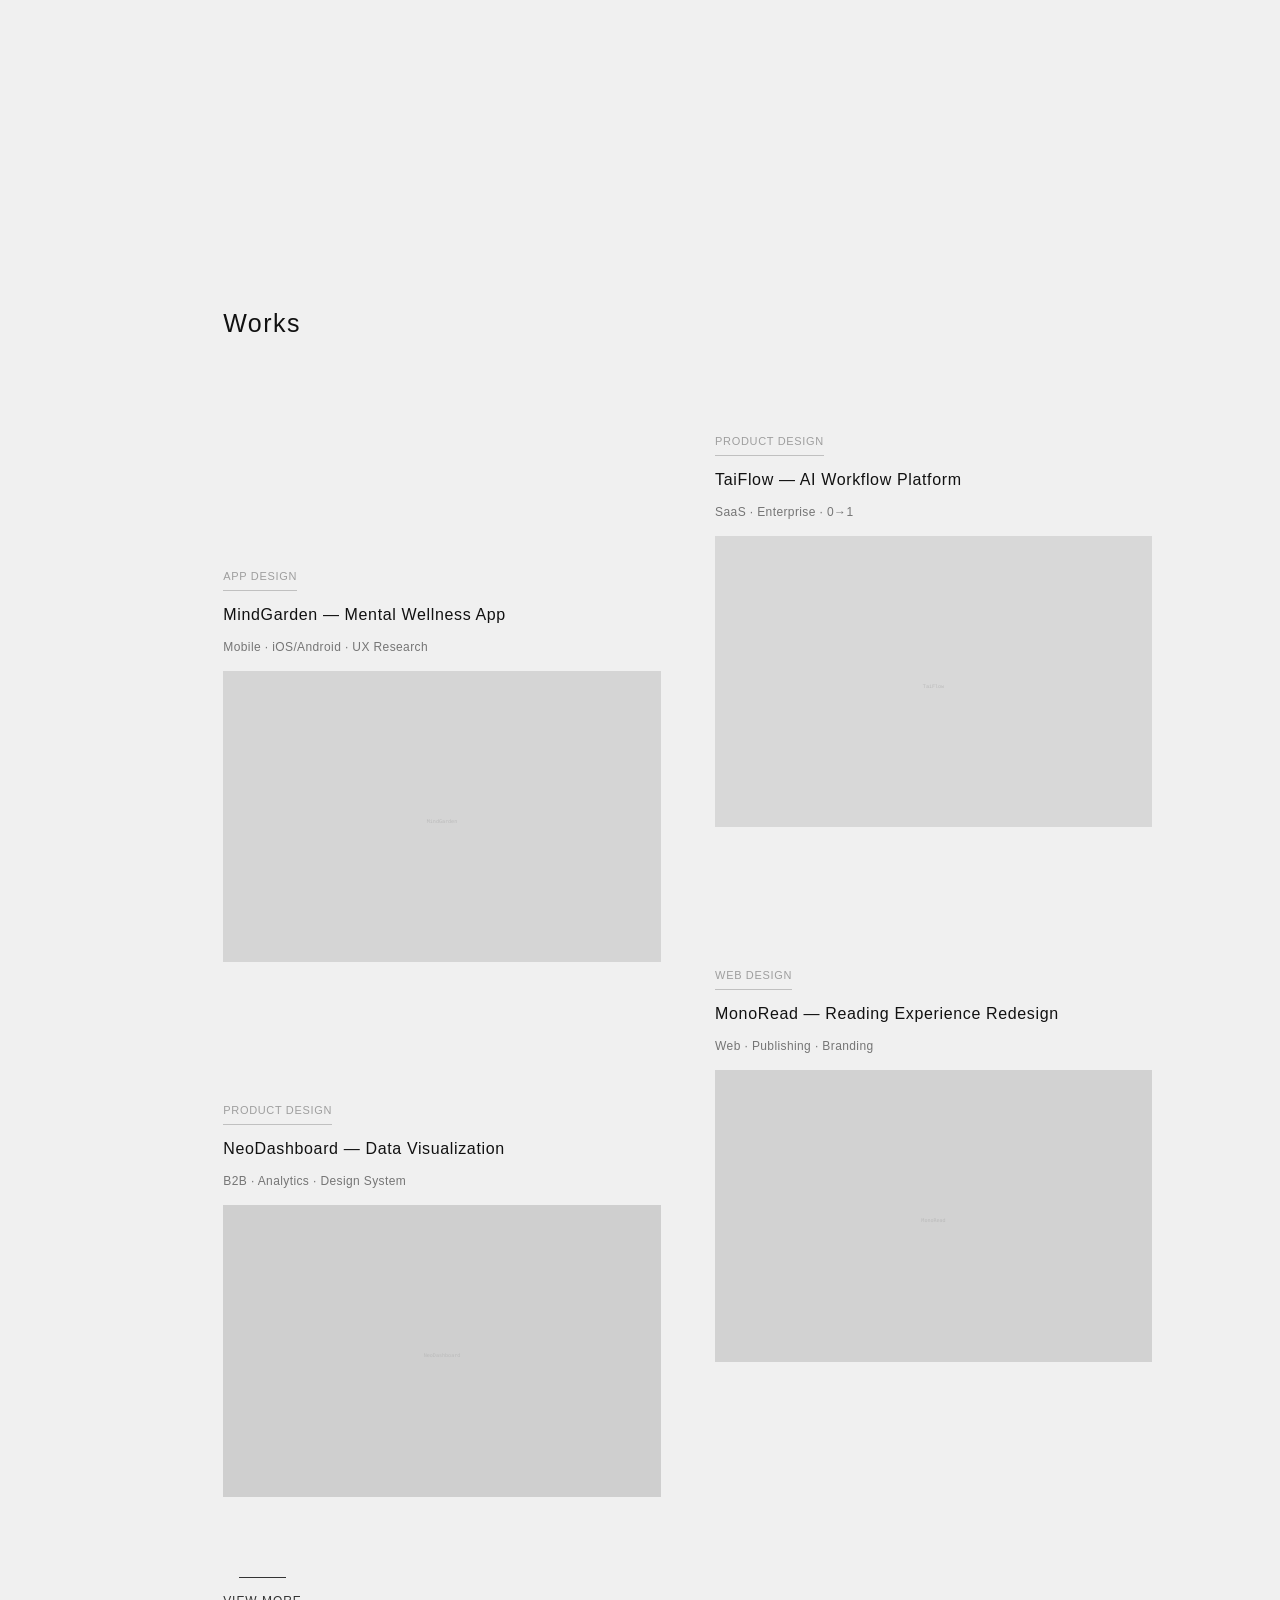
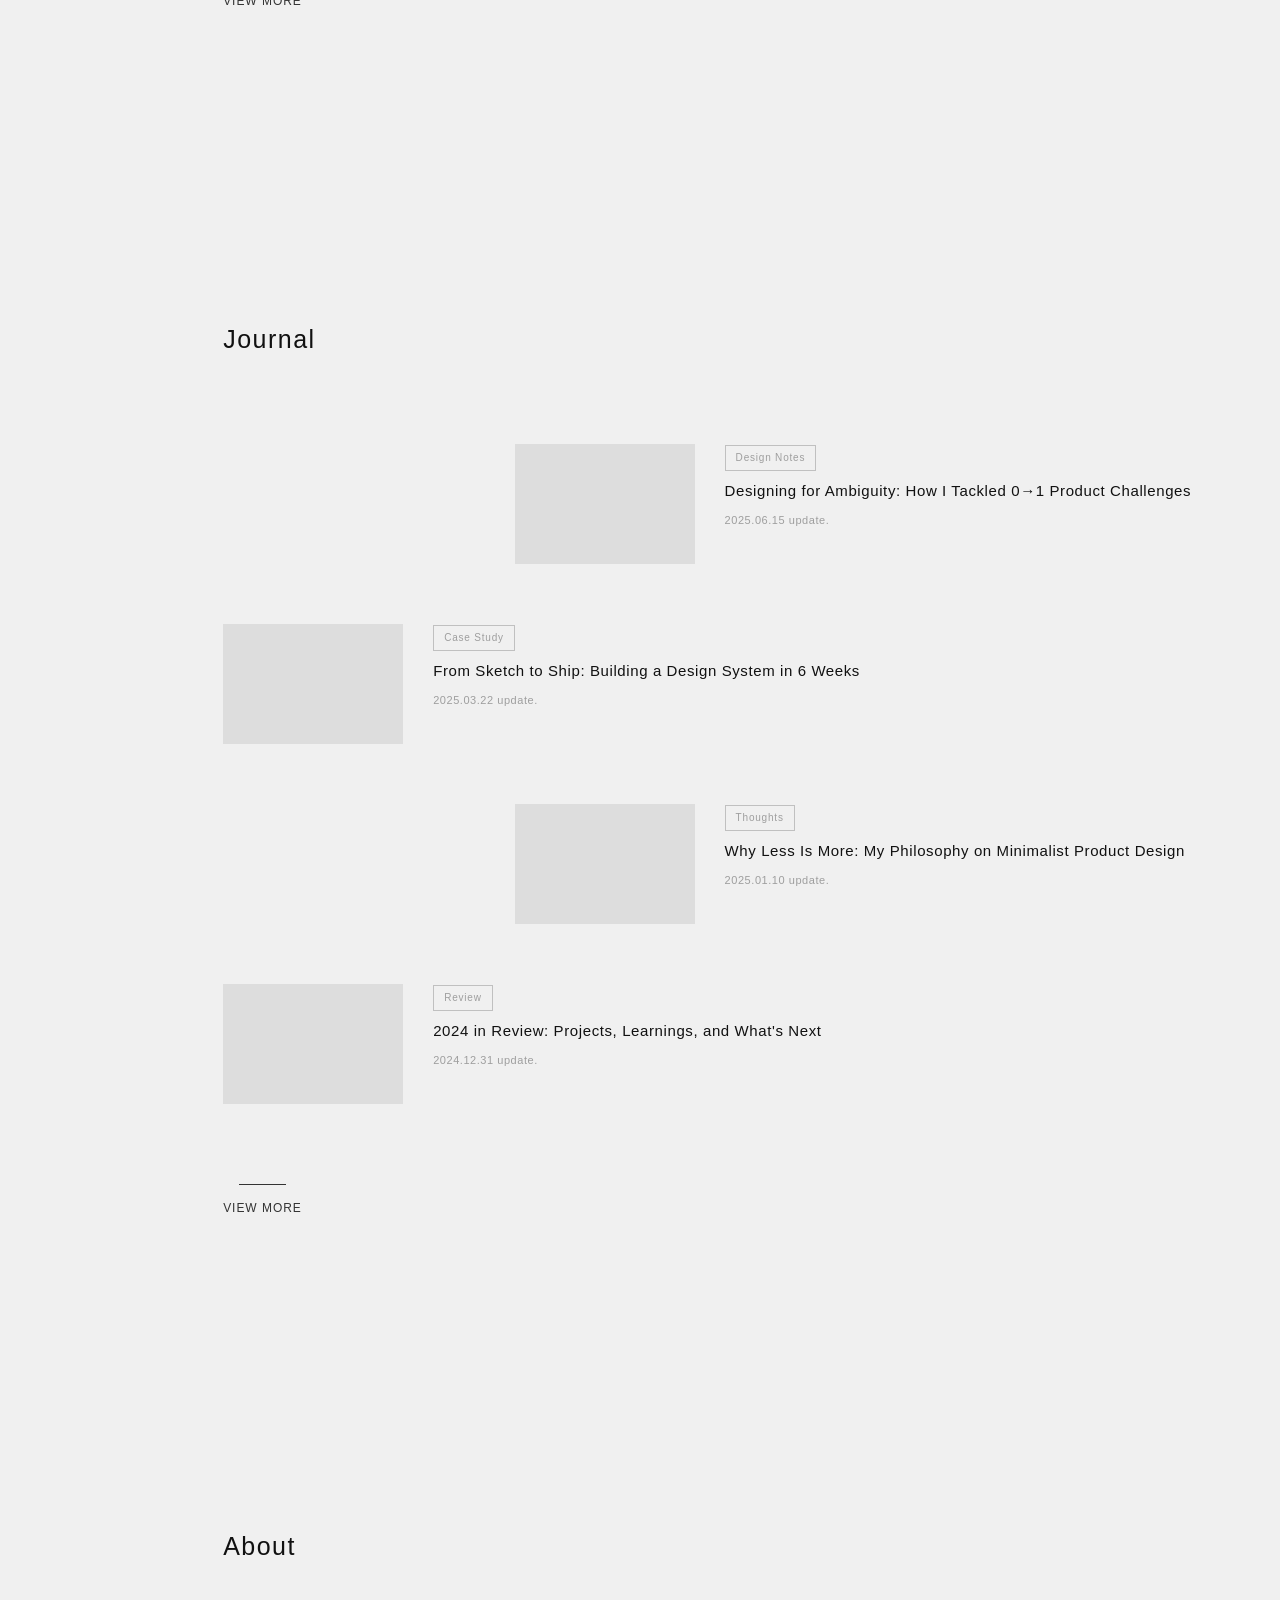
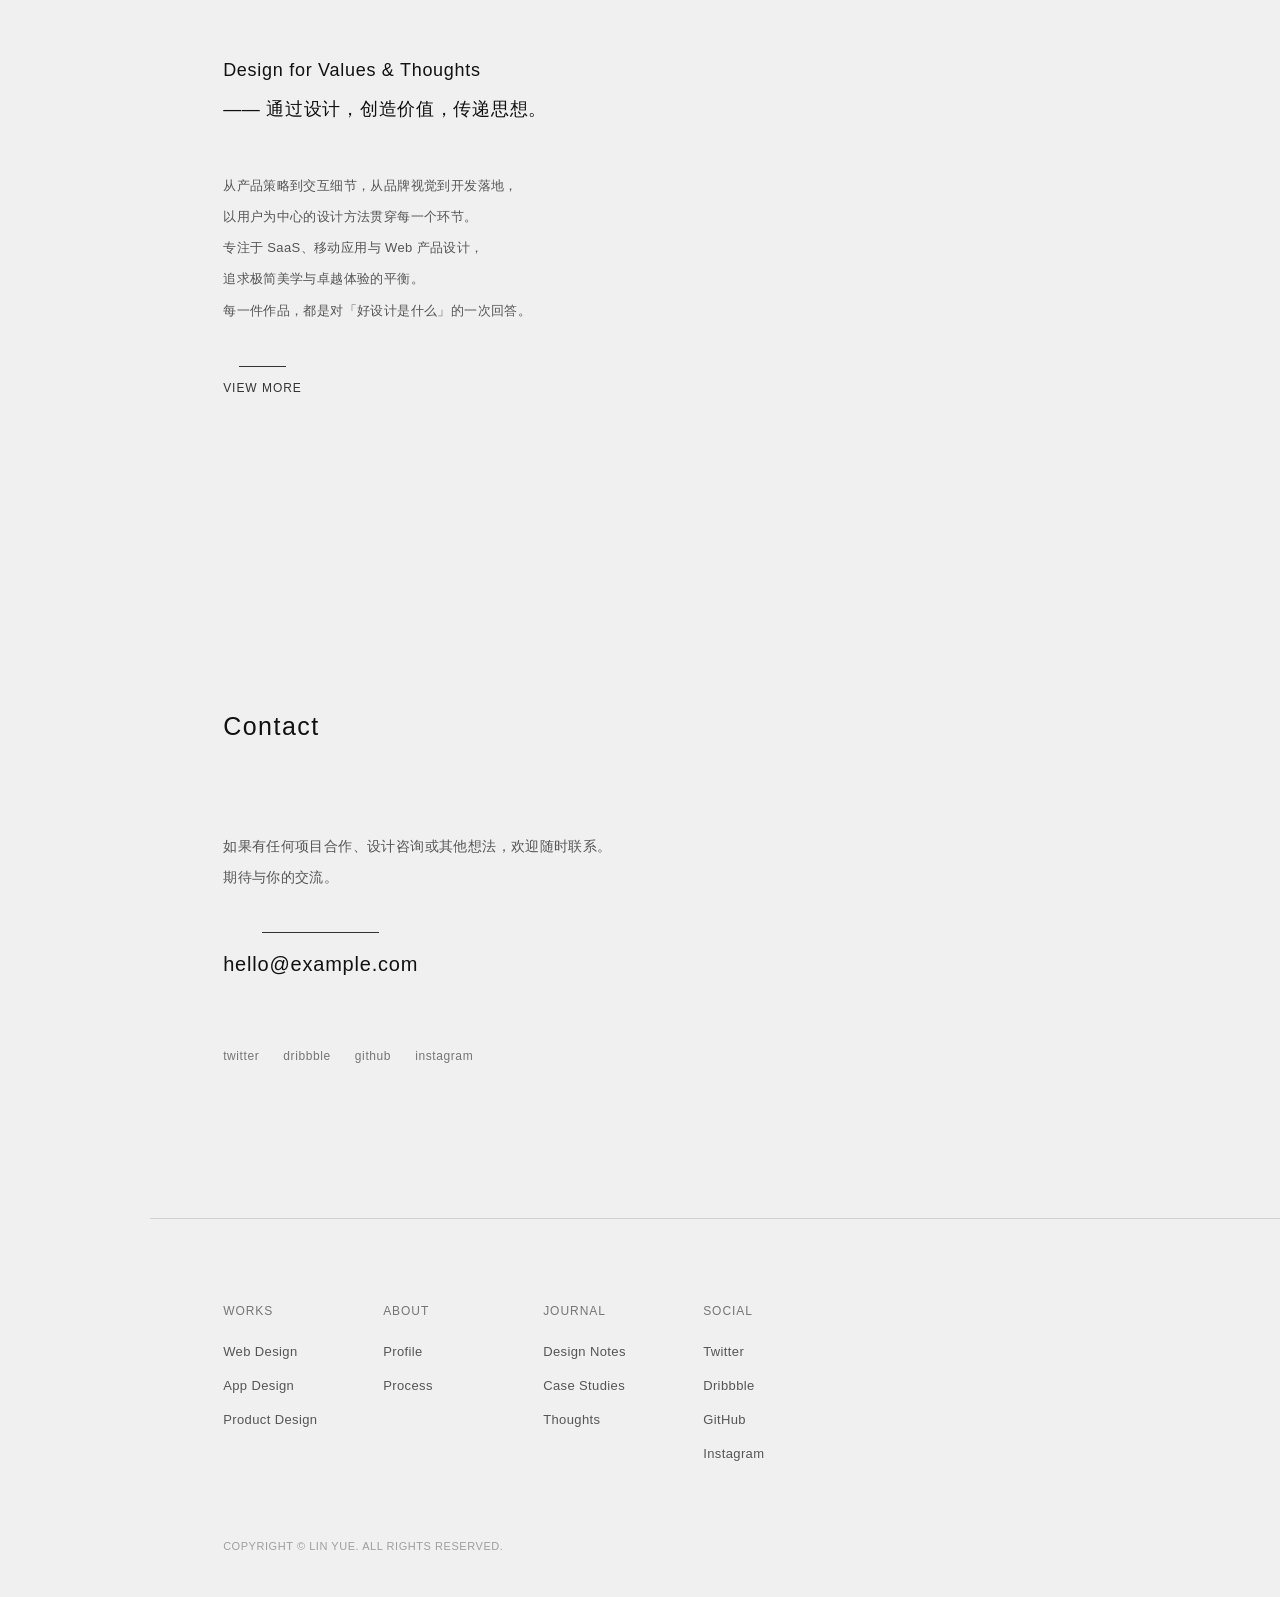
==== commit 83e7796d: "视频改为整个灰色内容区背景，恢复MV图片 - 将视频从MV小图框移出，作为#contents整个灰色内容区的背景 - 视频覆盖从侧边栏右侧到页面右边缘的全部区域 - 添加rgba(241,241,24" ====
--- a/index-self-contained.html
+++ b/index-self-contained.html
@@ -141,6 +141,34 @@
 .nav_modal .snsnav ul li a:hover { color: #e0e0e0; opacity: 1; transform: translateY(-2px); }
 
 /* Main Container */
+#contents {
+  position: relative;
+  min-height: 100vh;
+}
+#contents .bg-video {
+  position: fixed;
+  top: 0;
+  left: 150px;
+  width: calc(100% - 150px);
+  height: 100vh;
+  object-fit: cover;
+  z-index: 0;
+}
+#contents .bg-overlay {
+  position: absolute;
+  top: 0;
+  left: 0;
+  width: 100%;
+  min-height: 100%;
+  background: rgba(241, 241, 241, 0.88);
+  z-index: 1;
+  pointer-events: none;
+}
+#contents > * {
+  position: relative;
+  z-index: 2;
+}
+
 #container { margin-left: 150px; padding: 0 5.714%; }
 
 /* Footer */
@@ -181,12 +209,6 @@
   padding-bottom: 0; padding-top: 0; margin-bottom: 150px;
 }
 .mv .photo { width: 100%; position: relative; z-index: 1; overflow: hidden; }
-.mv .photo video {
-  width: 100%; display: block; object-fit: cover;
-  aspect-ratio: 16 / 9; background: #d0d0d0;
-  transition: transform 1.2s ease, filter 1.2s ease;
-}
-.mv .photo:hover video { transform: scale(1.02); filter: brightness(1.05); }
 .mv .photo img {
   width: 100%; display: block; object-fit: cover;
   aspect-ratio: 16 / 9; background: #d0d0d0;
@@ -353,6 +375,7 @@
   #footer { margin-left: 50px; padding: 40px 20px 30px; }
   .nav_modal .wrapper { width: 90%; padding: 40px 20px; flex-direction: column; gap: 40px; }
   .nav_modal .gnav > ul > li > a { font-size: 22px; }
+  #contents .bg-video { left: 50px; width: calc(100% - 50px); }
   .section { padding: 80px 0; }
   .section:first-child { padding-top: 40px; }
   .section-title { font-size: 20px; margin-bottom: 40px; }
@@ -374,6 +397,8 @@
 <body>
 
 <div id="contents" class="top">
+  <video class="bg-video" src="images/video-bg.mp4" autoplay loop muted playsinline></video>
+  <div class="bg-overlay"></div>
   <header id="header">
     <div class="wrapper">
       <div class="nav_side">
@@ -457,7 +482,7 @@
     <!-- Main Visual -->
     <section class="mv">
       <div class="photo">
-        <video src="images/video-bg.mp4" autoplay loop muted playsinline></video>
+        <img src="data:image/svg+xml,%3Csvg xmlns='http://www.w3.org/2000/svg' viewBox='0 0 1600 900'%3E%3Crect fill='%23d0d0d0' width='1600' height='900'/%3E%3Ctext x='800' y='480' font-family='monospace' font-size='18' fill='%23aaa' text-anchor='middle'%3EMain Visual Image%3C/text%3E%3C/svg%3E" alt="Main Visual" width="1600" height="900">
       </div>
       <div class="code">
         01000100010001001<wbr>0101001101001001<wbr>0100011101001110<wbr>
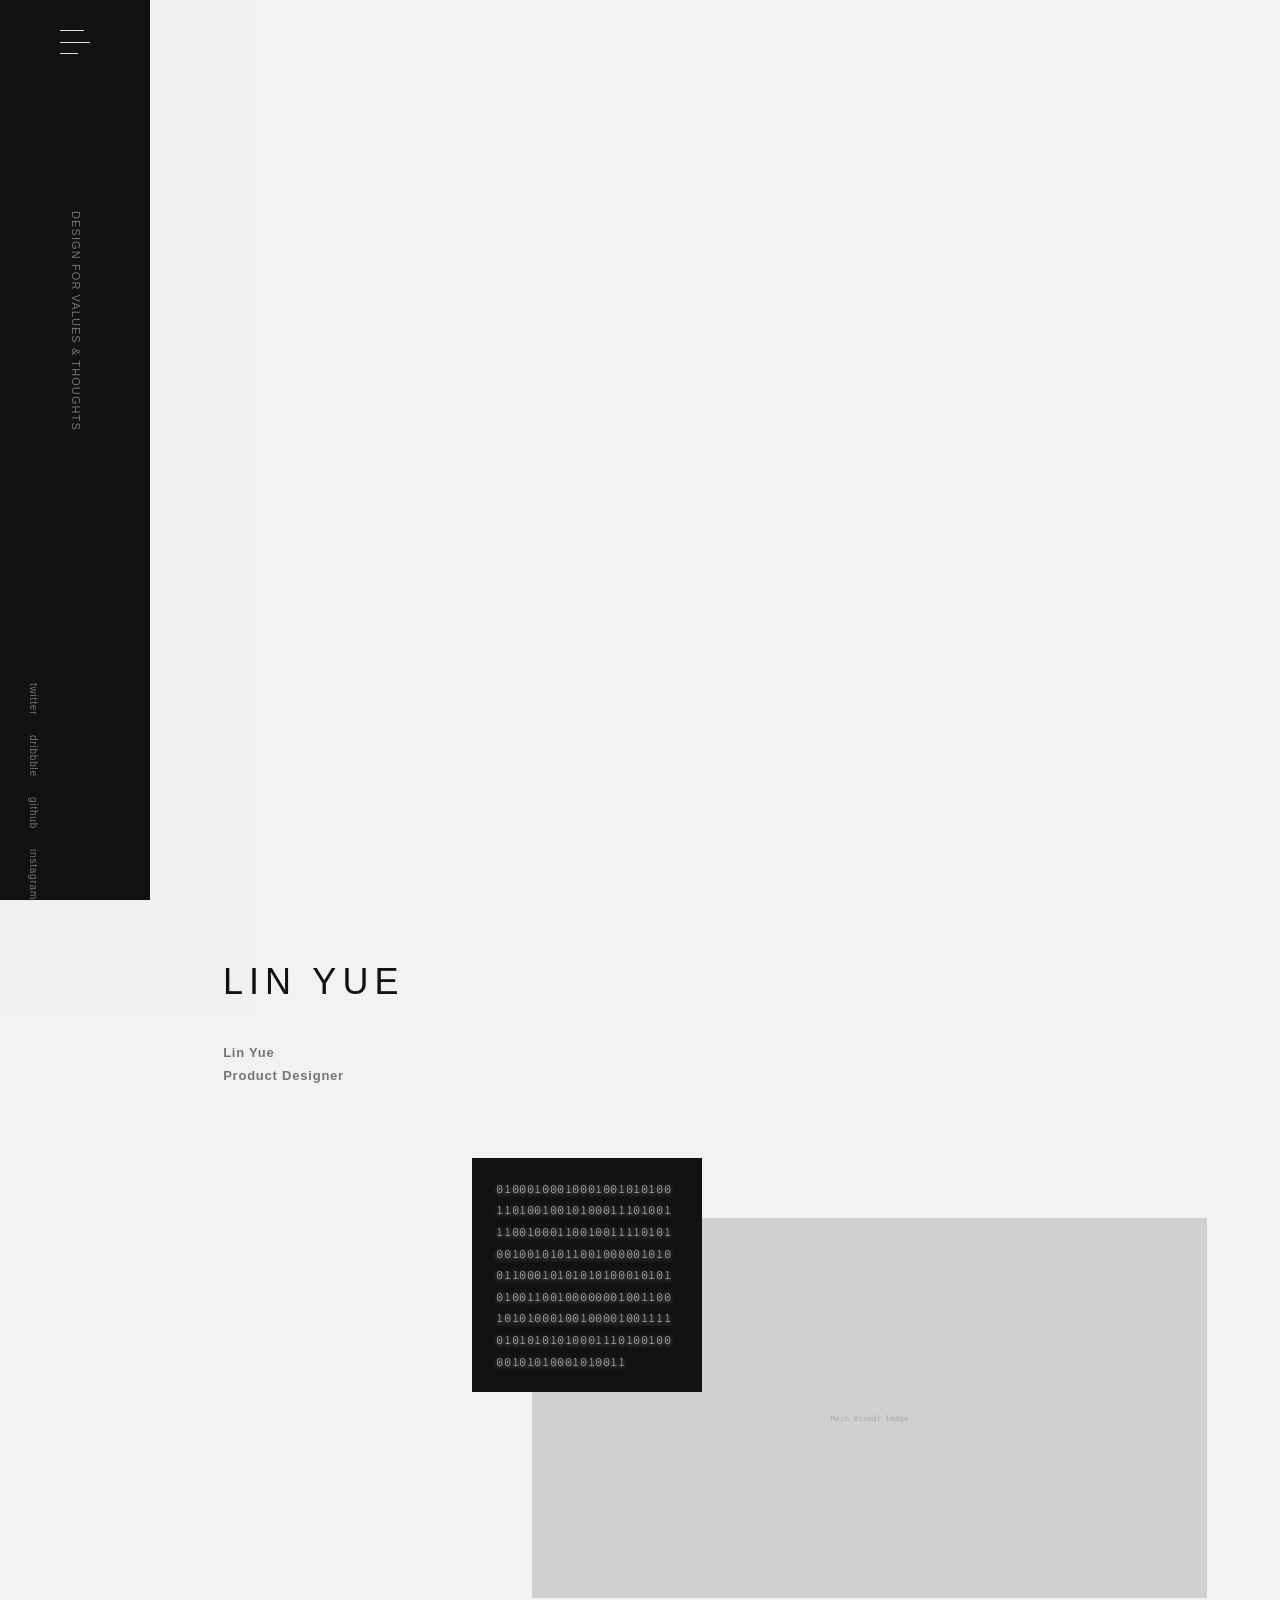
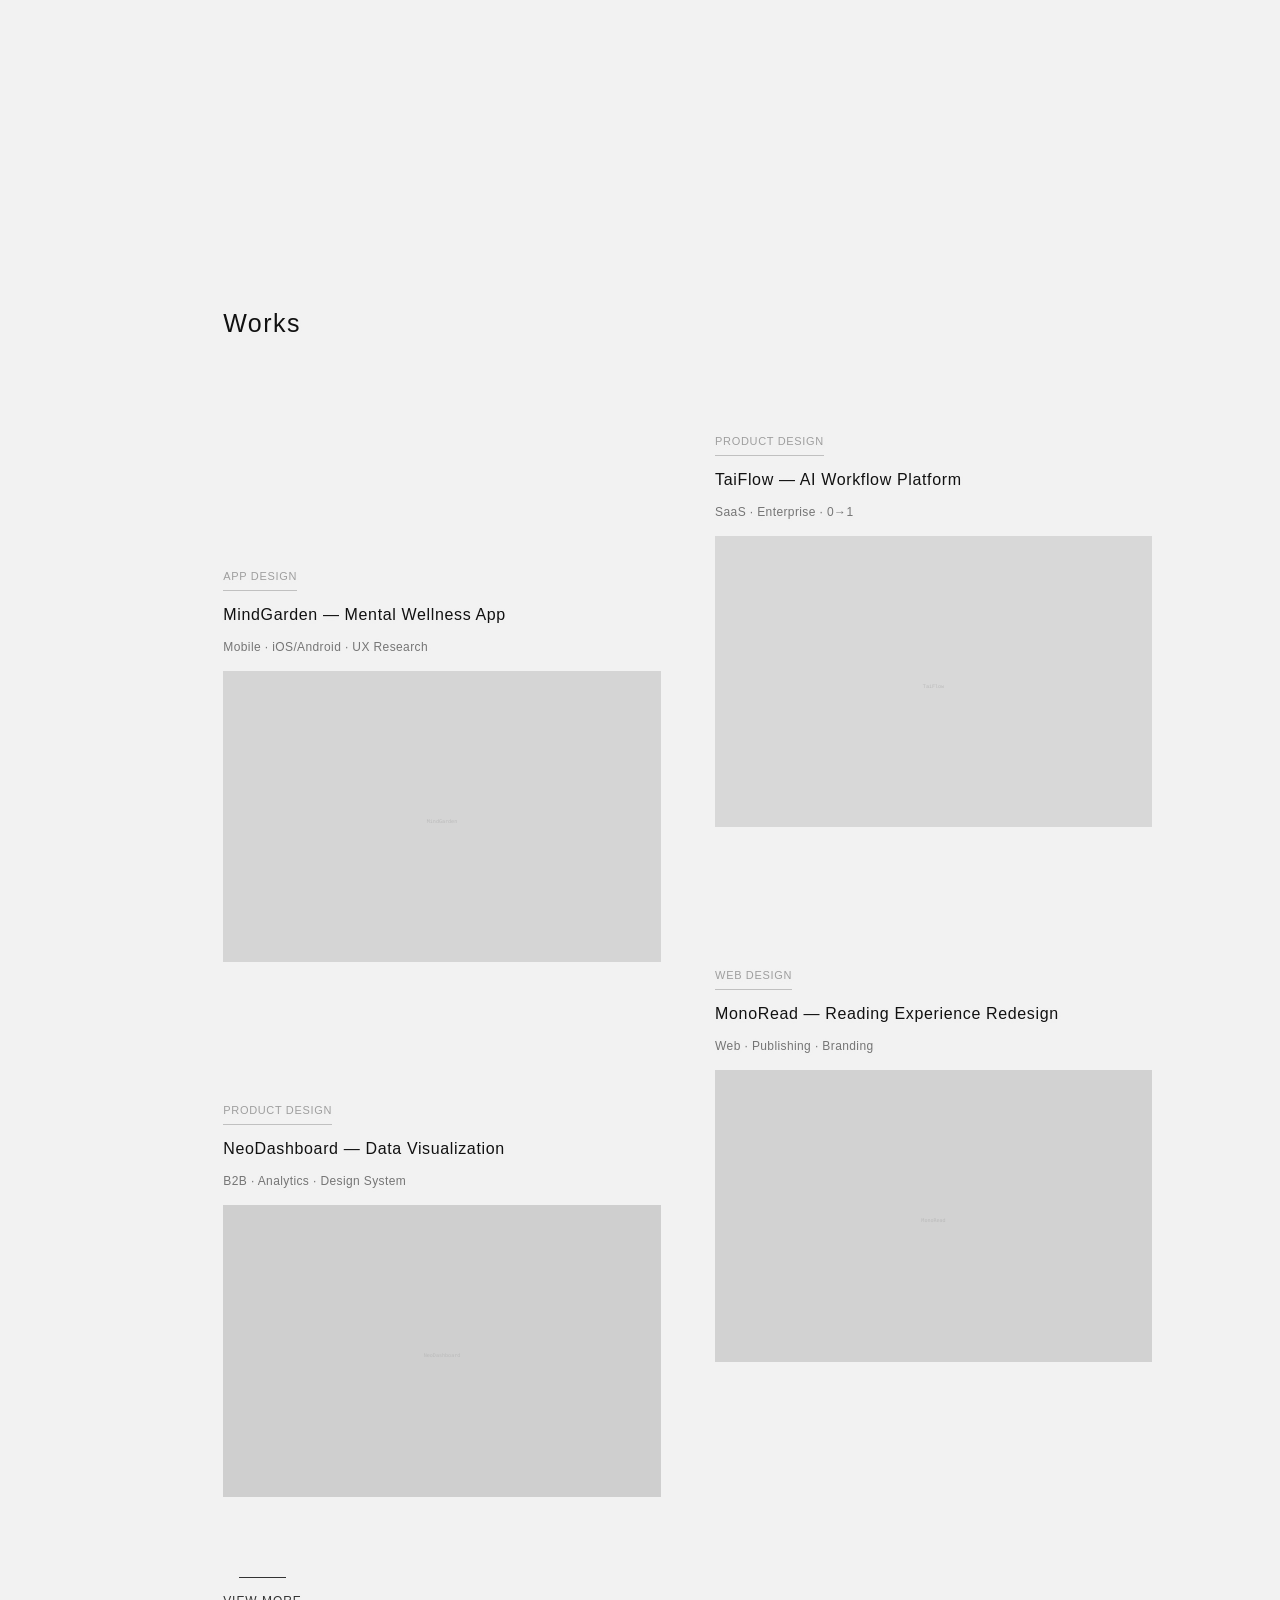
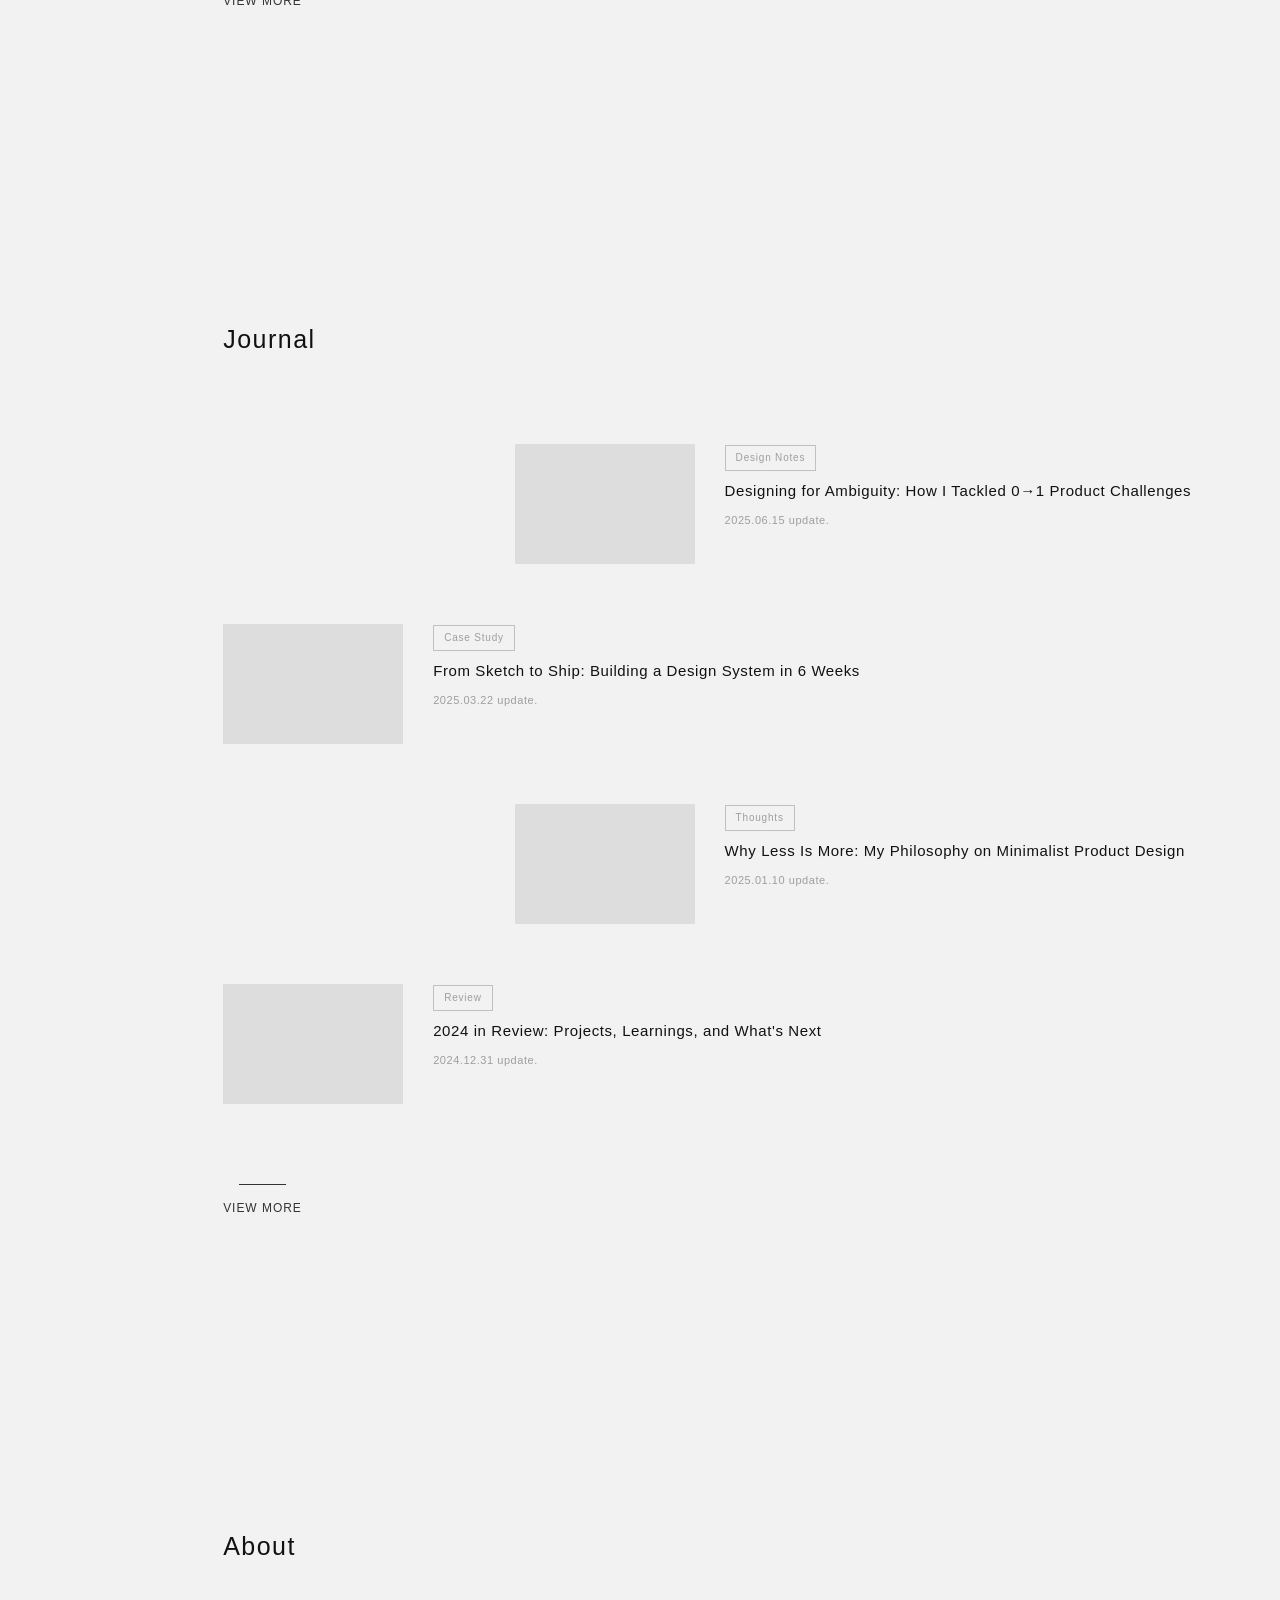
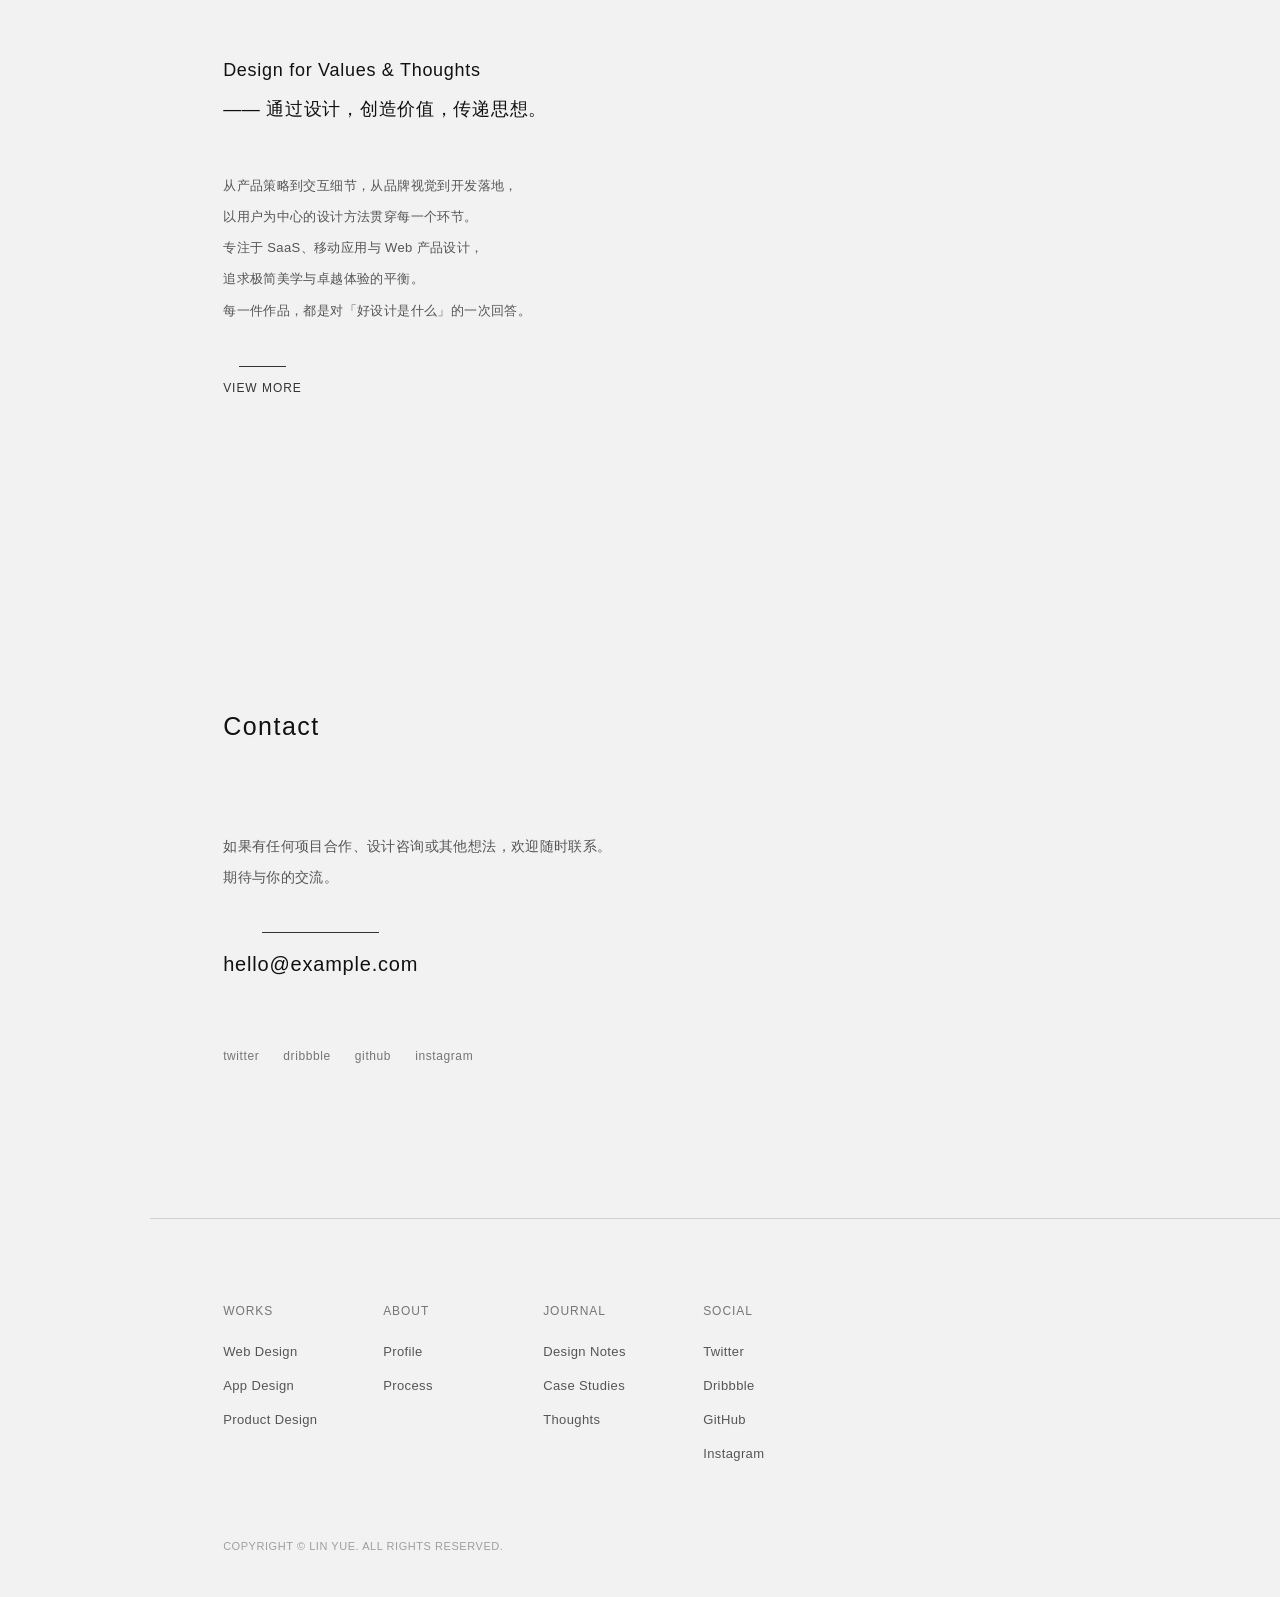
==== commit 3de48bc2: "降低视频背景遮罩透明度，使视频可见 - 遮罩从 rgba(241,241,241,0.88) 降至 0.45 - 给 #container 和 #footer 添加 text-shadow 提升文字可" ====
--- a/index-self-contained.html
+++ b/index-self-contained.html
@@ -160,7 +160,7 @@
   left: 0;
   width: 100%;
   min-height: 100%;
-  background: rgba(241, 241, 241, 0.88);
+  background: rgba(241, 241, 241, 0.45);
   z-index: 1;
   pointer-events: none;
 }
@@ -169,12 +169,17 @@
   z-index: 2;
 }
 
-#container { margin-left: 150px; padding: 0 5.714%; }
+#container {
+  margin-left: 150px;
+  padding: 0 5.714%;
+  text-shadow: 0 1px 4px rgba(241, 241, 241, 0.8);
+}
 
 /* Footer */
 #footer {
   margin-left: 150px; padding: 80px 5.714% 40px;
   border-top: 1px solid #d0d0d0;
+  text-shadow: 0 1px 4px rgba(241, 241, 241, 0.8);
 }
 #footer .nav_footer { display: flex; flex-wrap: wrap; gap: 40px; margin-bottom: 60px; }
 #footer .nav_footer > div { min-width: 120px; }
